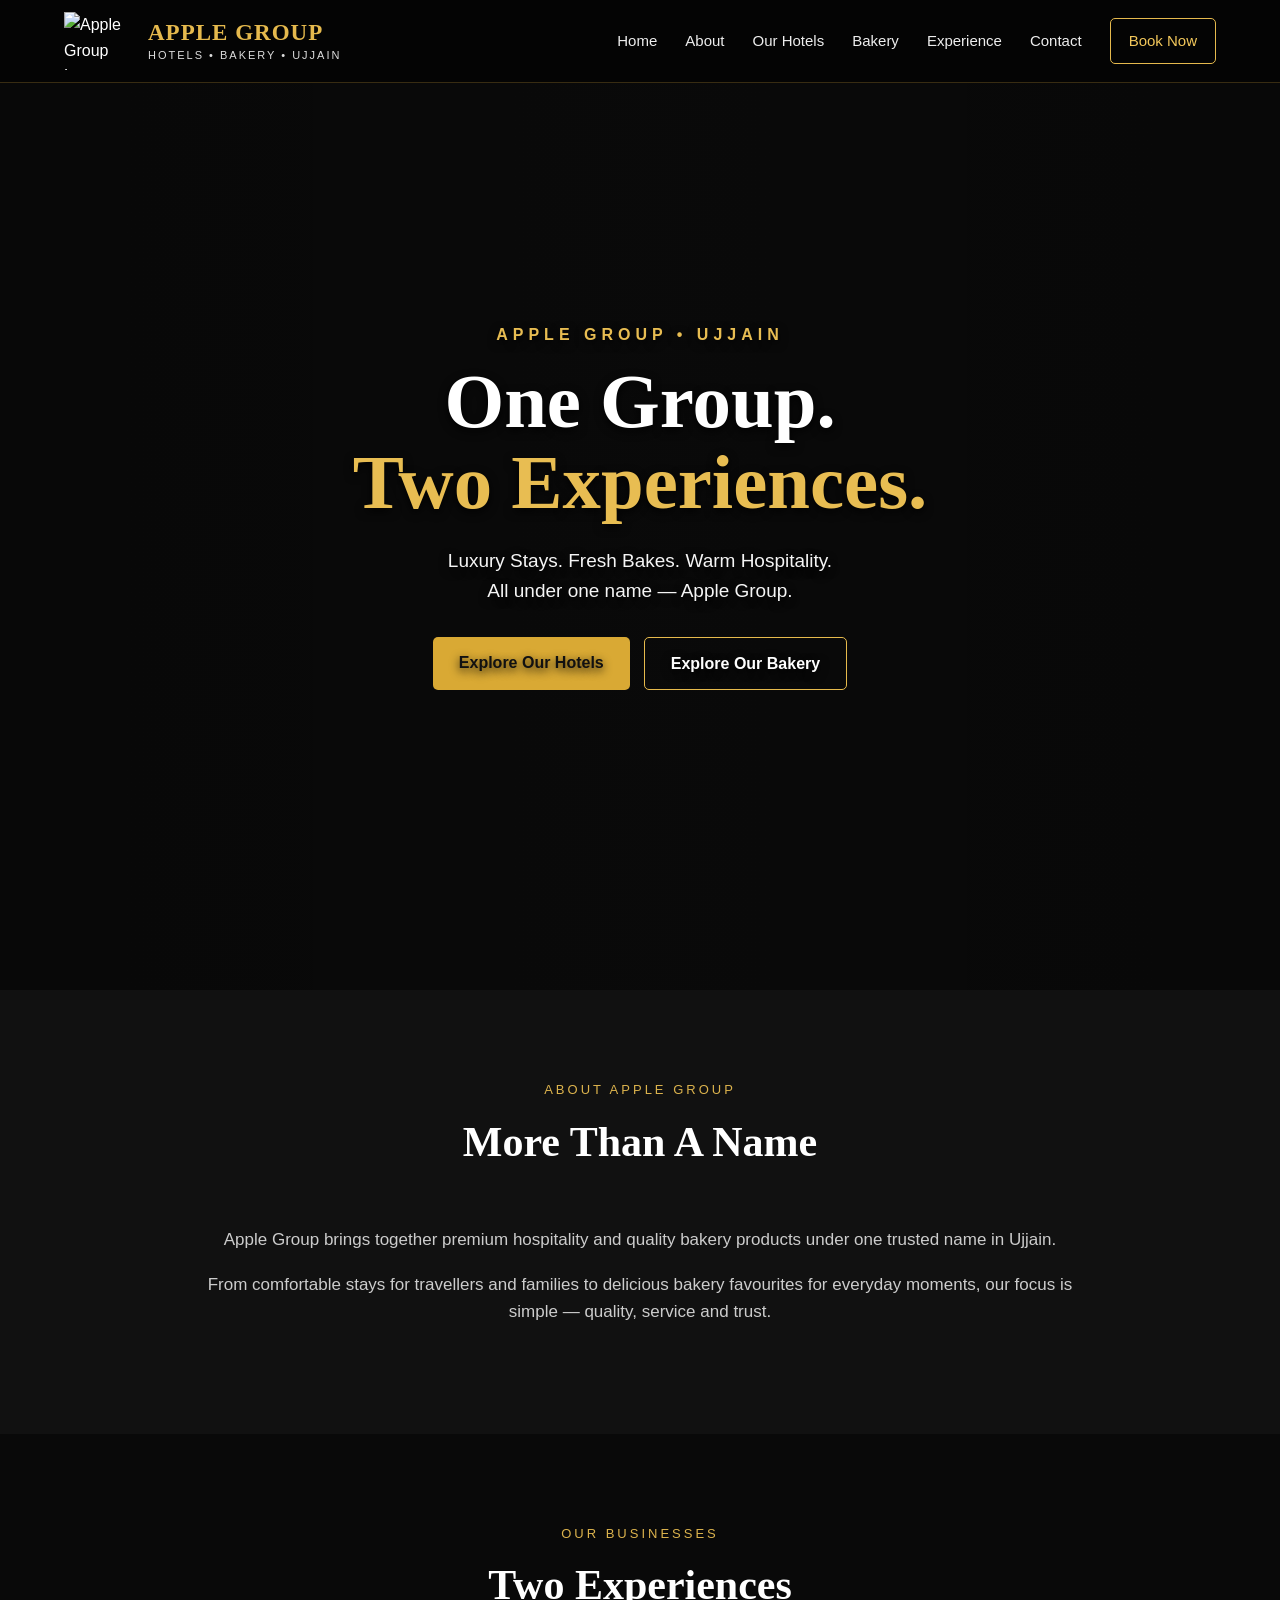
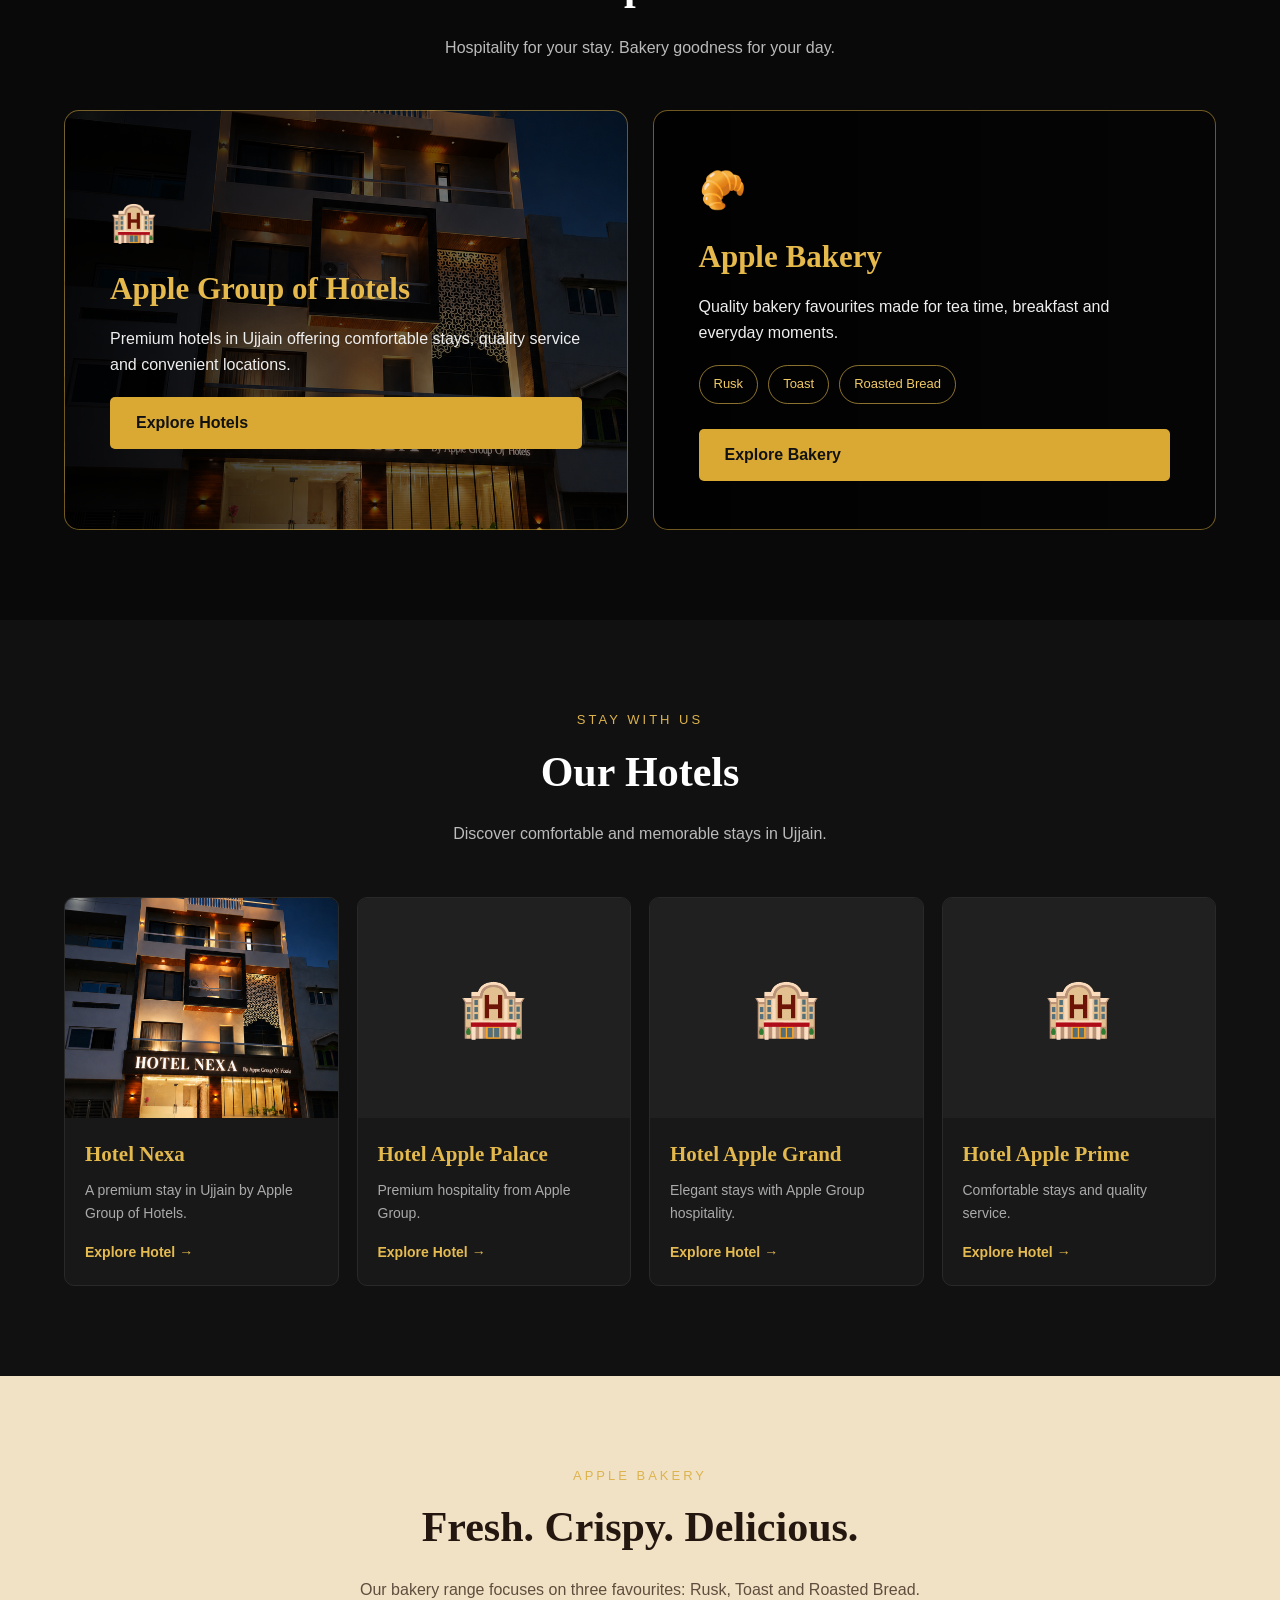
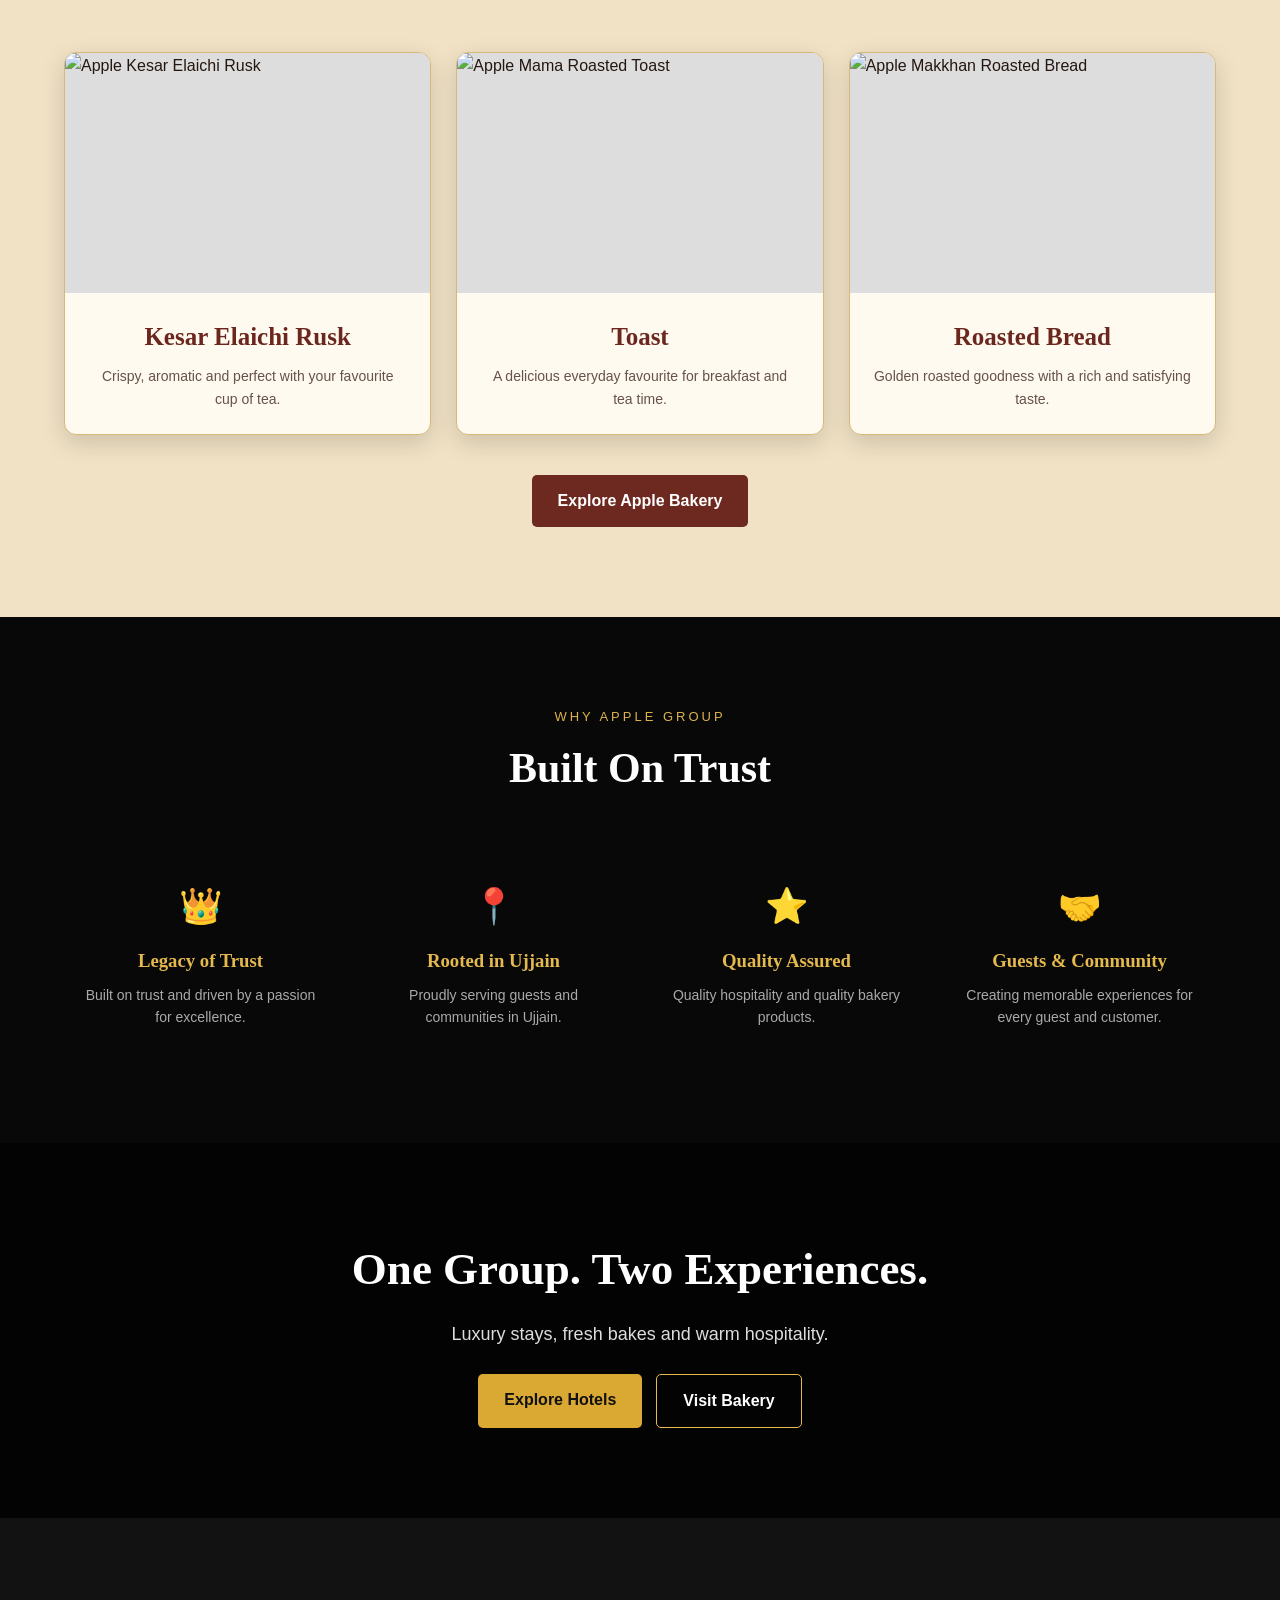
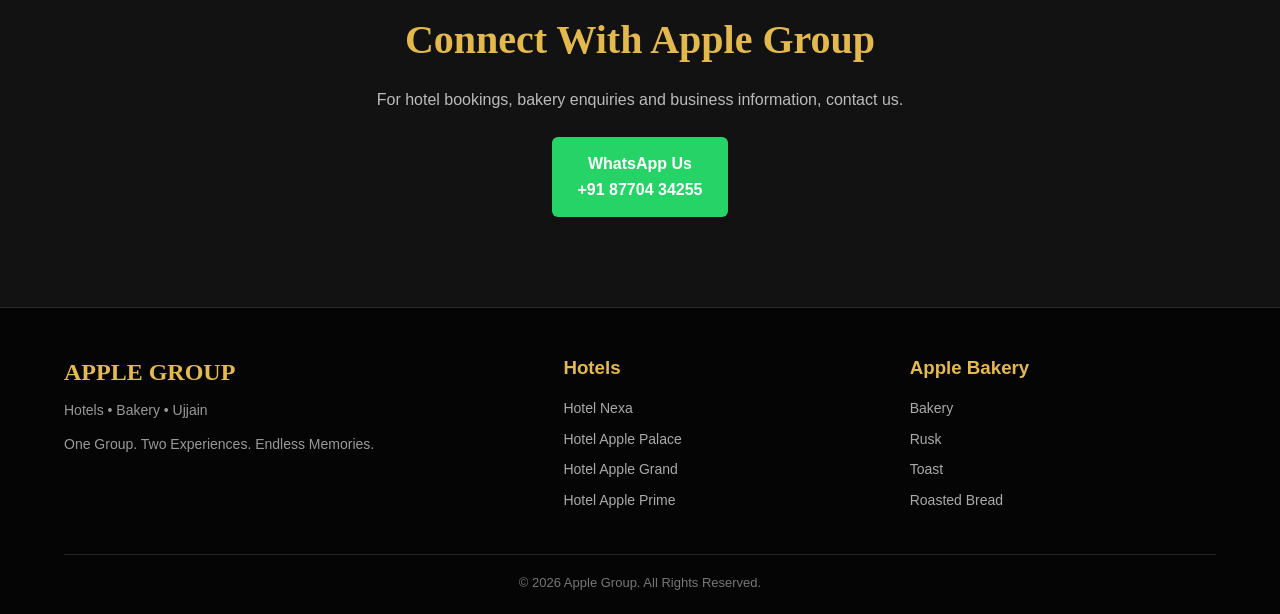
==== index.html @ af2c0d11 "Update index.html" ====
<!DOCTYPE html>
<html lang="en">
<head>
<meta charset="UTF-8">

<meta name="viewport"
      content="width=device-width, initial-scale=1.0">

<title>Apple Group | Hotels & Bakery in Ujjain</title>

<meta name="description"
      content="Apple Group of Hotels and Apple Bakery in Ujjain. Luxury stays, fresh rusk, toast and roasted bread under one trusted name.">

<meta name="keywords"
      content="Apple Group Ujjain, Apple Group Hotels, Hotel Nexa Ujjain, Apple Bakery Ujjain, Rusk, Toast, Roasted Bread">

<meta name="author"
      content="Apple Group">

<style>

/* =========================
   GLOBAL
========================= */

* {
    margin: 0;
    padding: 0;
    box-sizing: border-box;
}

html {
    scroll-behavior: smooth;
}

body {
    font-family: Arial, Helvetica, sans-serif;
    background: #0b0b0b;
    color: #ffffff;
    line-height: 1.6;
}

a {
    text-decoration: none;
    color: inherit;
}

img {
    max-width: 100%;
    display: block;
}

.container {
    width: 90%;
    max-width: 1250px;
    margin: auto;
}


/* =========================
   NAVBAR
========================= */

header {
    position: fixed;
    top: 0;
    left: 0;
    width: 100%;
    z-index: 999;
    background: rgba(5, 5, 5, 0.94);
    backdrop-filter: blur(10px);
    border-bottom: 1px solid rgba(212, 164, 61, 0.25);
}

.navbar {
    min-height: 82px;
    display: flex;
    align-items: center;
    justify-content: space-between;
    gap: 25px;
}

.logo-area {
    display: flex;
    align-items: center;
    gap: 12px;
}

.logo-area img {
    width: 72px;
    height: 58px;
    object-fit: contain;
}

.logo-text {
    line-height: 1.1;
}

.logo-text h2 {
    color: #e5b94d;
    font-family: Georgia, serif;
    font-size: 23px;
    letter-spacing: 1px;
}

.logo-text span {
    font-size: 11px;
    color: #ddd;
    letter-spacing: 2px;
}

.nav-links {
    display: flex;
    align-items: center;
    gap: 28px;
}

.nav-links a {
    color: #eee;
    font-size: 15px;
    transition: 0.3s;
}

.nav-links a:hover {
    color: #e5b94d;
}

.book-btn {
    border: 1px solid #e5b94d;
    padding: 10px 18px;
    border-radius: 5px;
    color: #f3c85b !important;
}

.book-btn:hover {
    background: #e5b94d;
    color: #111 !important;
}


/* =========================
   HERO
========================= */

.hero {
    min-height: 100vh;
    padding-top: 82px;

    background:
        linear-gradient(
            90deg,
            rgba(0,0,0,0.30),
            rgba(0,0,0,0.15),
            rgba(0,0,0,0.30)
        ),
        url("apple-group-hero.png");

    background-size: cover;
    background-position: center;
    background-repeat: no-repeat;

    display: flex;
    align-items: center;
    justify-content: center;
}

.hero-overlay {
    width: 100%;
    min-height: calc(100vh - 82px);

    display: flex;
    align-items: center;
    justify-content: center;

    text-align: center;
}

.hero-content {
    max-width: 760px;
    padding: 30px;
    margin-top: 30px;

    text-shadow:
        0 3px 10px rgba(0,0,0,0.9);
}

.hero-small {
    color: #e8bd52;
    font-size: 16px;
    letter-spacing: 5px;
    text-transform: uppercase;
    margin-bottom: 15px;
    font-weight: bold;
}

.hero h1 {
    font-family: Georgia, "Times New Roman", serif;
    font-size: clamp(42px, 6vw, 78px);
    line-height: 1.05;
    margin-bottom: 22px;
}

.hero h1 span {
    color: #e8bd52;
}

.hero p {
    font-size: 19px;
    color: #f5f5f5;
    margin-bottom: 30px;
}

.hero-buttons {
    display: flex;
    justify-content: center;
    flex-wrap: wrap;
    gap: 14px;
}

.btn {
    display: inline-block;
    padding: 13px 26px;
    border-radius: 5px;
    font-weight: bold;
    transition: 0.3s;
}

.btn-gold {
    background: #d9a934;
    color: #111;
}

.btn-gold:hover {
    background: #f0c75e;
    transform: translateY(-2px);
}

.btn-outline {
    border: 1px solid #e6ba4c;
    color: #fff;
}

.btn-outline:hover {
    background: #e6ba4c;
    color: #111;
}


/* =========================
   SECTION COMMON
========================= */

section {
    padding: 90px 0;
}

.section-title {
    text-align: center;
    margin-bottom: 50px;
}

.section-title .small {
    color: #dcb34d;
    text-transform: uppercase;
    letter-spacing: 3px;
    font-size: 13px;
}

.section-title h2 {
    font-family: Georgia, serif;
    font-size: 42px;
    margin-top: 8px;
}

.section-title p {
    max-width: 700px;
    margin: 15px auto 0;
    color: #bbb;
}


/* =========================
   ABOUT
========================= */

.about {
    background: #111;
}

.about-box {
    max-width: 900px;
    margin: auto;
    text-align: center;
}

.about-box p {
    color: #ccc;
    font-size: 17px;
    margin-bottom: 18px;
}


/* =========================
   TWO EXPERIENCES
========================= */

.business-section {
    background: #090909;
}

.business-grid {
    display: grid;
    grid-template-columns: 1fr 1fr;
    gap: 25px;
}

.business-card {
    min-height: 420px;
    border-radius: 15px;
    overflow: hidden;
    position: relative;
    border: 1px solid rgba(224,177,65,0.5);
    background: #151515;
}

.business-card.hotel {
    background:
        linear-gradient(
            90deg,
            rgba(0,0,0,0.88),
            rgba(0,0,0,0.40)
        ),
        url("Hotel_nexa.png") center/cover;
}

.business-card.bakery {
    background:
        linear-gradient(
            90deg,
            rgba(0,0,0,0.85),
            rgba(0,0,0,0.35)
        ),
        url("apple-group-hero.png") center/cover;
}

.business-content {
    padding: 45px;
    height: 100%;
    display: flex;
    flex-direction: column;
    justify-content: center;
    max-width: 600px;
}

.business-content .icon {
    font-size: 38px;
    margin-bottom: 12px;
}

.business-content h3 {
    color: #e6b94d;
    font-family: Georgia, serif;
    font-size: 31px;
    margin-bottom: 12px;
}

.business-content p {
    color: #eee;
    margin-bottom: 20px;
}

.product-list {
    display: flex;
    flex-wrap: wrap;
    gap: 10px;
    margin-bottom: 25px;
}

.product-list span {
    border: 1px solid rgba(231,188,75,0.6);
    padding: 8px 14px;
    border-radius: 30px;
    font-size: 13px;
    color: #f1ca66;
}


/* =========================
   HOTELS
========================= */

.hotels {
    background: #111;
}

.hotel-grid {
    display: grid;
    grid-template-columns: repeat(4, 1fr);
    gap: 18px;
}

.hotel-item {
    background: #181818;
    border-radius: 10px;
    overflow: hidden;
    border: 1px solid #292929;
    transition: 0.3s;
}

.hotel-item:hover {
    transform: translateY(-6px);
    border-color: #d8ae42;
}

.hotel-item img {
    width: 100%;
    height: 220px;
    object-fit: cover;
}

.hotel-info {
    padding: 20px;
}

.hotel-info h3 {
    color: #e3b84d;
    font-family: Georgia, serif;
    font-size: 21px;
    margin-bottom: 8px;
}

.hotel-info p {
    color: #aaa;
    font-size: 14px;
    margin-bottom: 15px;
}

.hotel-link {
    color: #e5bb51;
    font-weight: bold;
    font-size: 14px;
}


/* =========================
   BAKERY
========================= */

.bakery-section {
    background: #f1e2c5;
    color: #241710;
}

.bakery-section .section-title p {
    color: #604d3e;
}

.bakery-grid {
    display: grid;
    grid-template-columns: repeat(3, 1fr);
    gap: 25px;
}

.bakery-card {
    background: #fffaf0;
    border-radius: 12px;
    overflow: hidden;
    box-shadow: 0 8px 25px rgba(0,0,0,0.15);
    border: 1px solid #d7b878;
}

.bakery-image {
    height: 240px;
    background: #ddd;
    display: flex;
    align-items: center;
    justify-content: center;
    overflow: hidden;
}

.bakery-image img {
    width: 100%;
    height: 100%;
    object-fit: cover;
}

.bakery-info {
    padding: 24px;
    text-align: center;
}

.bakery-info h3 {
    font-family: Georgia, serif;
    font-size: 25px;
    color: #6b271e;
    margin-bottom: 8px;
}

.bakery-info p {
    color: #665248;
    font-size: 14px;
}


/* =========================
   EXPERIENCE / VALUES
========================= */

.experience {
    background: #080808;
}

.values-grid {
    display: grid;
    grid-template-columns: repeat(4, 1fr);
    gap: 20px;
}

.value {
    text-align: center;
    padding: 25px 15px;
}

.value-icon {
    font-size: 35px;
    margin-bottom: 12px;
}

.value h3 {
    color: #e5b94d;
    font-family: Georgia, serif;
    margin-bottom: 8px;
}

.value p {
    color: #aaa;
    font-size: 14px;
}


/* =========================
   CTA
========================= */

.cta {
    background:
        linear-gradient(
            rgba(0,0,0,0.72),
            rgba(0,0,0,0.72)
        ),
        url("apple-group-hero.png") center/cover;
    text-align: center;
}

.cta h2 {
    font-family: Georgia, serif;
    font-size: 45px;
    margin-bottom: 15px;
}

.cta p {
    color: #ddd;
    margin-bottom: 25px;
    font-size: 18px;
}


/* =========================
   CONTACT
========================= */

.contact {
    background: #121212;
}

.contact-box {
    max-width: 800px;
    margin: auto;
    text-align: center;
}

.contact-box h2 {
    font-family: Georgia, serif;
    font-size: 40px;
    color: #e3b84c;
    margin-bottom: 15px;
}

.contact-box p {
    color: #bbb;
    margin-bottom: 25px;
}

.whatsapp {
    display: inline-block;
    background: #25D366;
    color: #fff;
    padding: 14px 25px;
    border-radius: 6px;
    font-weight: bold;
}


/* =========================
   FOOTER
========================= */

footer {
    background: #050505;
    border-top: 1px solid #292929;
    padding: 45px 0 20px;
}

.footer-main {
    display: grid;
    grid-template-columns: 1.5fr 1fr 1fr;
    gap: 40px;
    margin-bottom: 35px;
}

.footer-brand h2 {
    color: #e4b94e;
    font-family: Georgia, serif;
    margin-bottom: 8px;
}

.footer-brand p {
    color: #999;
    font-size: 14px;
}

.footer-column h3 {
    color: #e4b94e;
    margin-bottom: 15px;
}

.footer-column a {
    display: block;
    color: #aaa;
    margin-bottom: 8px;
    font-size: 14px;
}

.footer-column a:hover {
    color: #e4b94e;
}

.copyright {
    border-top: 1px solid #222;
    padding-top: 18px;
    text-align: center;
    color: #777;
    font-size: 13px;
}


/* =========================
   MOBILE
========================= */

@media (max-width: 1000px) {

    .nav-links {
        gap: 15px;
    }

    .hotel-grid {
        grid-template-columns: repeat(2, 1fr);
    }

    .values-grid {
        grid-template-columns: repeat(2, 1fr);
    }
}


@media (max-width: 750px) {

    .navbar {
        min-height: 72px;
    }

    .logo-area img {
        width: 55px;
        height: 48px;
    }

    .logo-text h2 {
        font-size: 17px;
    }

    .logo-text span {
        font-size: 8px;
    }

    .nav-links {
        display: none;
    }

    .hero {
        min-height: 90vh;
        background-position: center;
    }

    .hero-overlay {
        min-height: calc(90vh - 72px);
    }

    .hero-content {
        padding: 20px;
    }

    .hero h1 {
        font-size: 43px;
    }

    .hero p {
        font-size: 16px;
    }

    .business-grid,
    .bakery-grid,
    .footer-main {
        grid-template-columns: 1fr;
    }

    .hotel-grid {
        grid-template-columns: 1fr;
    }

    .values-grid {
        grid-template-columns: 1fr 1fr;
    }

    .business-content {
        padding: 30px;
    }

    .business-content h3 {
        font-size: 27px;
    }

    .section-title h2 {
        font-size: 34px;
    }

    .cta h2 {
        font-size: 34px;
    }
}

</style>
</head>


<body>


<!-- =========================
     NAVIGATION
========================= -->

<header>

<div class="container navbar">

    <a href="index.html" class="logo-area">

        <img src="apple-logo.png"
             alt="Apple Group Logo">

        <div class="logo-text">

            <h2>APPLE GROUP</h2>

            <span>
                HOTELS • BAKERY • UJJAIN
            </span>

        </div>

    </a>


    <nav class="nav-links">

        <a href="index.html">Home</a>

        <a href="#about">About</a>

        <a href="#hotels">Our Hotels</a>

        <a href="#bakery">Bakery</a>

        <a href="#experience">Experience</a>

        <a href="#contact">Contact</a>

        <a
          href="https://wa.me/918770434255"
          class="book-btn"
          target="_blank">
          Book Now
        </a>

    </nav>

</div>

</header>



<!-- =========================
     HERO
========================= -->

<section class="hero">

<div class="hero-overlay">

    <div class="hero-content">

        <div class="hero-small">
            Apple Group • Ujjain
        </div>

        <h1>
            One Group.
            <br>
            <span>Two Experiences.</span>
        </h1>

        <p>
            Luxury Stays. Fresh Bakes. Warm Hospitality.
            <br>
            All under one name — Apple Group.
        </p>

        <div class="hero-buttons">

            <a href="#hotels"
               class="btn btn-gold">
                Explore Our Hotels
            </a>

            <a href="#bakery"
               class="btn btn-outline">
                Explore Our Bakery
            </a>

        </div>

    </div>

</div>

</section>



<!-- =========================
     ABOUT
========================= -->

<section id="about" class="about">

<div class="container">

    <div class="section-title">

        <div class="small">
            About Apple Group
        </div>

        <h2>
            More Than A Name
        </h2>

    </div>


    <div class="about-box">

        <p>
            Apple Group brings together premium hospitality
            and quality bakery products under one trusted name
            in Ujjain.
        </p>

        <p>
            From comfortable stays for travellers and families
            to delicious bakery favourites for everyday moments,
            our focus is simple — quality, service and trust.
        </p>

    </div>

</div>

</section>



<!-- =========================
     TWO BUSINESSES
========================= -->

<section class="business-section">

<div class="container">

    <div class="section-title">

        <div class="small">
            Our Businesses
        </div>

        <h2>
            Two Experiences
        </h2>

        <p>
            Hospitality for your stay. Bakery goodness for your day.
        </p>

    </div>


    <div class="business-grid">


        <!-- HOTEL -->

        <div class="business-card hotel">

            <div class="business-content">

                <div class="icon">
                    🏨
                </div>

                <h3>
                    Apple Group of Hotels
                </h3>

                <p>
                    Premium hotels in Ujjain offering
                    comfortable stays, quality service
                    and convenient locations.
                </p>

                <a href="#hotels"
                   class="btn btn-gold">
                    Explore Hotels
                </a>

            </div>

        </div>



        <!-- BAKERY -->

        <div class="business-card bakery">

            <div class="business-content">

                <div class="icon">
                    🥐
                </div>

                <h3>
                    Apple Bakery
                </h3>

                <p>
                    Quality bakery favourites made for
                    tea time, breakfast and everyday
                    moments.
                </p>


                <div class="product-list">

                    <span>Rusk</span>

                    <span>Toast</span>

                    <span>Roasted Bread</span>

                </div>


                <a href="apple-bakery.html"
                   class="btn btn-gold">
                    Explore Bakery
                </a>

            </div>

        </div>

    </div>

</div>

</section>



<!-- =========================
     HOTELS
========================= -->

<section id="hotels" class="hotels">

<div class="container">

    <div class="section-title">

        <div class="small">
            Stay With Us
        </div>

        <h2>
            Our Hotels
        </h2>

        <p>
            Discover comfortable and memorable stays
            in Ujjain.
        </p>

    </div>


    <div class="hotel-grid">


        <!-- HOTEL NEXA -->

        <div class="hotel-item">

            <img
              src="Hotel_nexa.png"
              alt="Hotel Nexa Ujjain">

            <div class="hotel-info">

                <h3>
                    Hotel Nexa
                </h3>

                <p>
                    A premium stay in Ujjain
                    by Apple Group of Hotels.
                </p>

                <a
                  href="hotel-nexa.html"
                  class="hotel-link">
                  Explore Hotel →
                </a>

            </div>

        </div>



        <!-- APPLE PALACE -->

        <div class="hotel-item">

            <div
              style="
              height:220px;
              display:flex;
              align-items:center;
              justify-content:center;
              background:#202020;
              font-size:55px;">
              🏨
            </div>

            <div class="hotel-info">

                <h3>
                    Hotel Apple Palace
                </h3>

                <p>
                    Premium hospitality from
                    Apple Group.
                </p>

                <a
                  href="hotel-apple-palace.html"
                  class="hotel-link">
                  Explore Hotel →
                </a>

            </div>

        </div>



        <!-- APPLE GRAND -->

        <div class="hotel-item">

            <div
              style="
              height:220px;
              display:flex;
              align-items:center;
              justify-content:center;
              background:#202020;
              font-size:55px;">
              🏨
            </div>

            <div class="hotel-info">

                <h3>
                    Hotel Apple Grand
                </h3>

                <p>
                    Elegant stays with
                    Apple Group hospitality.
                </p>

                <a
                  href="hotel-apple-grand.html"
                  class="hotel-link">
                  Explore Hotel →
                </a>

            </div>

        </div>



        <!-- APPLE PRIME -->

        <div class="hotel-item">

            <div
              style="
              height:220px;
              display:flex;
              align-items:center;
              justify-content:center;
              background:#202020;
              font-size:55px;">
              🏨
            </div>

            <div class="hotel-info">

                <h3>
                    Hotel Apple Prime
                </h3>

                <p>
                    Comfortable stays and
                    quality service.
                </p>

                <a
                  href="hotel-apple-prime.html"
                  class="hotel-link">
                  Explore Hotel →
                </a>

            </div>

        </div>


    </div>

</div>

</section>



<!-- =========================
     BAKERY
========================= -->

<section id="bakery" class="bakery-section">

<div class="container">

    <div class="section-title">

        <div class="small">
            Apple Bakery
        </div>

        <h2>
            Fresh. Crispy. Delicious.
        </h2>

        <p>
            Our bakery range focuses on three favourites:
            Rusk, Toast and Roasted Bread.
        </p>

    </div>


    <div class="bakery-grid">


        <!-- RUSK -->

        <div class="bakery-card">

            <div class="bakery-image">

                <img
                  src="36354.jpg"
                  alt="Apple Kesar Elaichi Rusk">

            </div>

            <div class="bakery-info">

                <h3>
                    Kesar Elaichi Rusk
                </h3>

                <p>
                    Crispy, aromatic and perfect
                    with your favourite cup of tea.
                </p>

            </div>

        </div>



        <!-- TOAST -->

        <div class="bakery-card">

            <div class="bakery-image">

                <img
                  src="26315.png"
                  alt="Apple Mama Roasted Toast">

            </div>

            <div class="bakery-info">

                <h3>
                    Toast
                </h3>

                <p>
                    A delicious everyday favourite
                    for breakfast and tea time.
                </p>

            </div>

        </div>



        <!-- ROASTED BREAD -->

        <div class="bakery-card">

            <div class="bakery-image">

                <img
                  src="26171.jpg"
                  alt="Apple Makkhan Roasted Bread">

            </div>

            <div class="bakery-info">

                <h3>
                    Roasted Bread
                </h3>

                <p>
                    Golden roasted goodness with
                    a rich and satisfying taste.
                </p>

            </div>

        </div>


    </div>


    <div style="text-align:center; margin-top:40px;">

        <a
          href="apple-bakery.html"
          class="btn"
          style="
          background:#6d281f;
          color:#fff;">
          Explore Apple Bakery
        </a>

    </div>

</div>

</section>



<!-- =========================
     EXPERIENCE
========================= -->

<section id="experience" class="experience">

<div class="container">

    <div class="section-title">

        <div class="small">
            Why Apple Group
        </div>

        <h2>
            Built On Trust
        </h2>

    </div>


    <div class="values-grid">


        <div class="value">

            <div class="value-icon">
                👑
            </div>

            <h3>
                Legacy of Trust
            </h3>

            <p>
                Built on trust and driven
                by a passion for excellence.
            </p>

        </div>



        <div class="value">

            <div class="value-icon">
                📍
            </div>

            <h3>
                Rooted in Ujjain
            </h3>

            <p>
                Proudly serving guests and
                communities in Ujjain.
            </p>

        </div>



        <div class="value">

            <div class="value-icon">
                ⭐
            </div>

            <h3>
                Quality Assured
            </h3>

            <p>
                Quality hospitality and
                quality bakery products.
            </p>

        </div>



        <div class="value">

            <div class="value-icon">
                🤝
            </div>

            <h3>
                Guests & Community
            </h3>

            <p>
                Creating memorable experiences
                for every guest and customer.
            </p>

        </div>


    </div>

</div>

</section>



<!-- =========================
     CTA
========================= -->

<section class="cta">

<div class="container">

    <h2>
        One Group. Two Experiences.
    </h2>

    <p>
        Luxury stays, fresh bakes and warm hospitality.
    </p>

    <div class="hero-buttons">

        <a
          href="#hotels"
          class="btn btn-gold">
          Explore Hotels
        </a>

        <a
          href="apple-bakery.html"
          class="btn btn-outline">
          Visit Bakery
        </a>

    </div>

</div>

</section>



<!-- =========================
     CONTACT
========================= -->

<section id="contact" class="contact">

<div class="container">

    <div class="contact-box">

        <h2>
            Connect With Apple Group
        </h2>

        <p>
            For hotel bookings, bakery enquiries
            and business information, contact us.
        </p>

        <a
          href="https://wa.me/918770434255"
          target="_blank"
          class="whatsapp">

          WhatsApp Us
          <br>
          +91 87704 34255

        </a>

    </div>

</div>

</section>



<!-- =========================
     FOOTER
========================= -->

<footer>

<div class="container">

    <div class="footer-main">


        <div class="footer-brand">

            <h2>
                APPLE GROUP
            </h2>

            <p>
                Hotels • Bakery • Ujjain
            </p>

            <p style="margin-top:12px;">
                One Group. Two Experiences.
                Endless Memories.
            </p>

        </div>



        <div class="footer-column">

            <h3>
                Hotels
            </h3>

            <a href="hotel-nexa.html">
                Hotel Nexa
            </a>

            <a href="hotel-apple-palace.html">
                Hotel Apple Palace
            </a>

            <a href="hotel-apple-grand.html">
                Hotel Apple Grand
            </a>

            <a href="hotel-apple-prime.html">
                Hotel Apple Prime
            </a>

        </div>



        <div class="footer-column">

            <h3>
                Apple Bakery
            </h3>

            <a href="apple-bakery.html">
                Bakery
            </a>

            <a href="#bakery">
                Rusk
            </a>

            <a href="#bakery">
                Toast
            </a>

            <a href="#bakery">
                Roasted Bread
            </a>

        </div>


    </div>


    <div class="copyright">

        © 2026 Apple Group. All Rights Reserved.

    </div>

</div>

</footer>


</body>
</html>
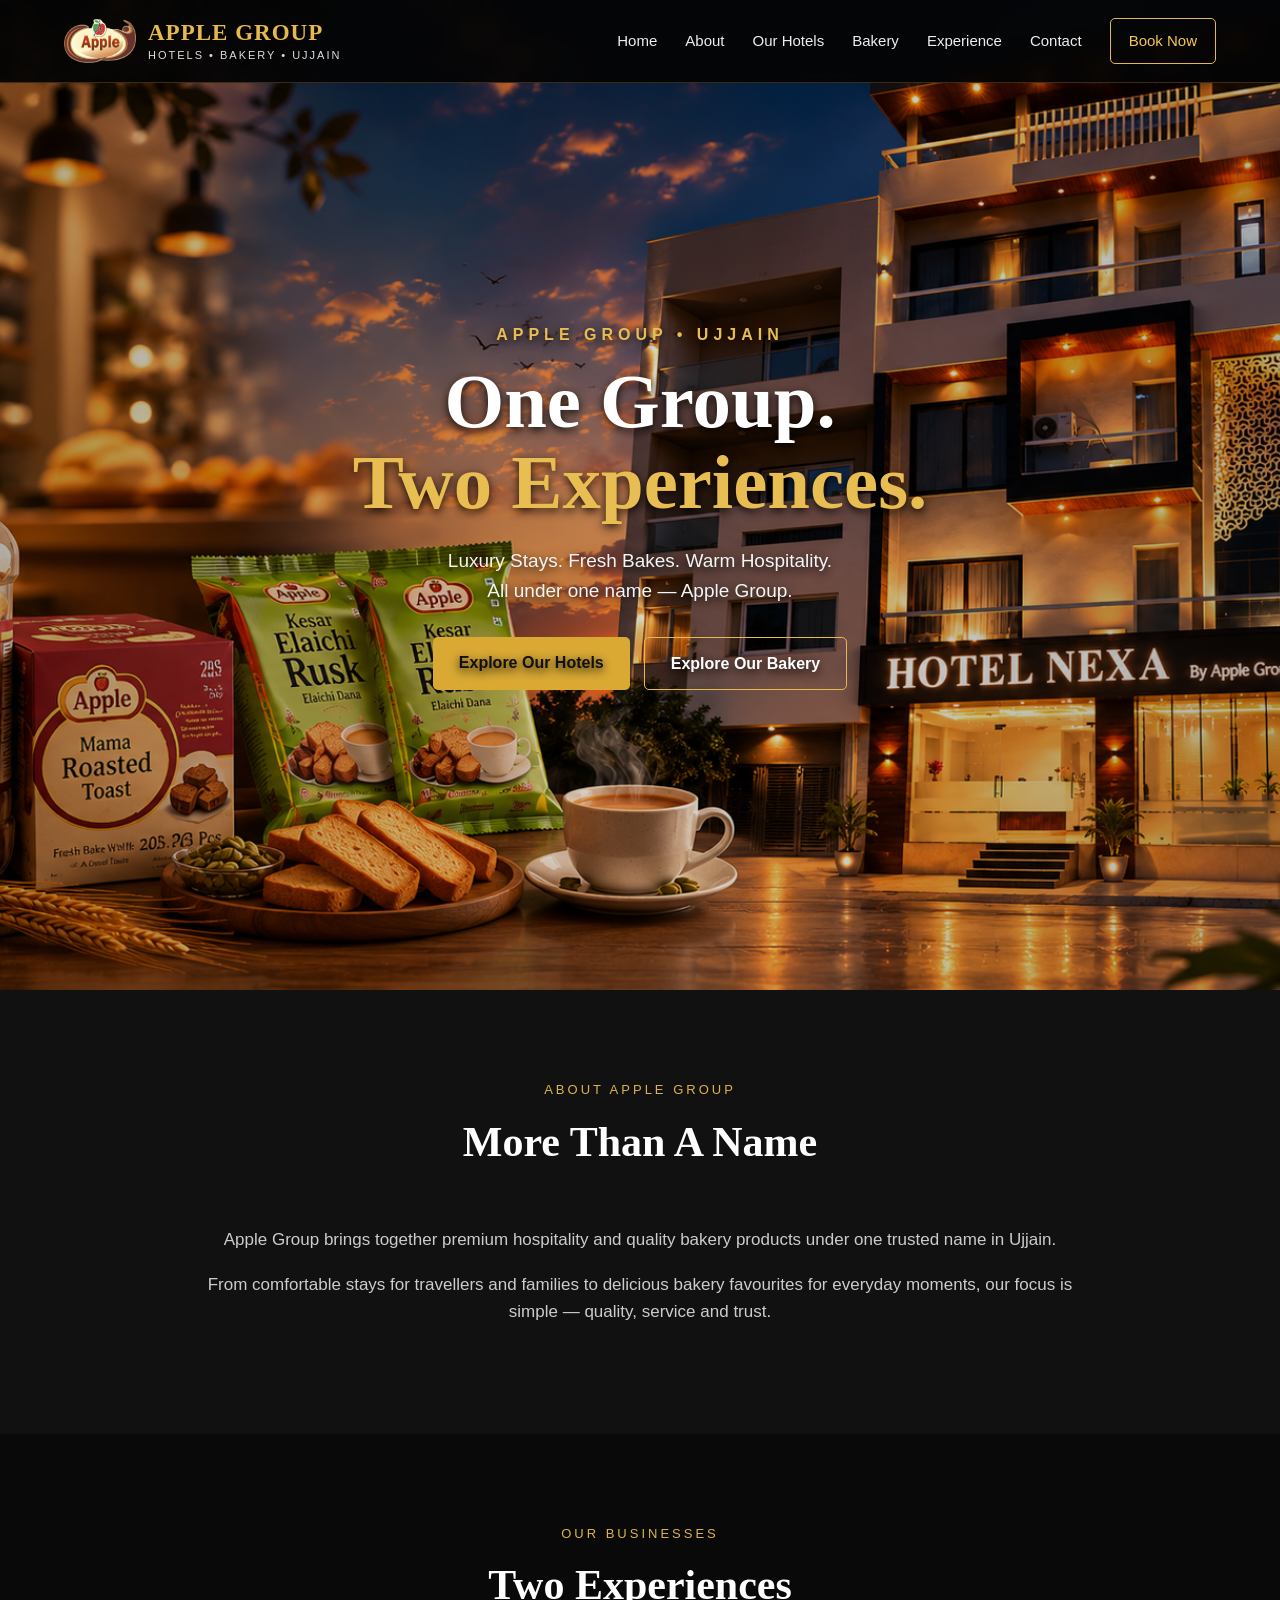
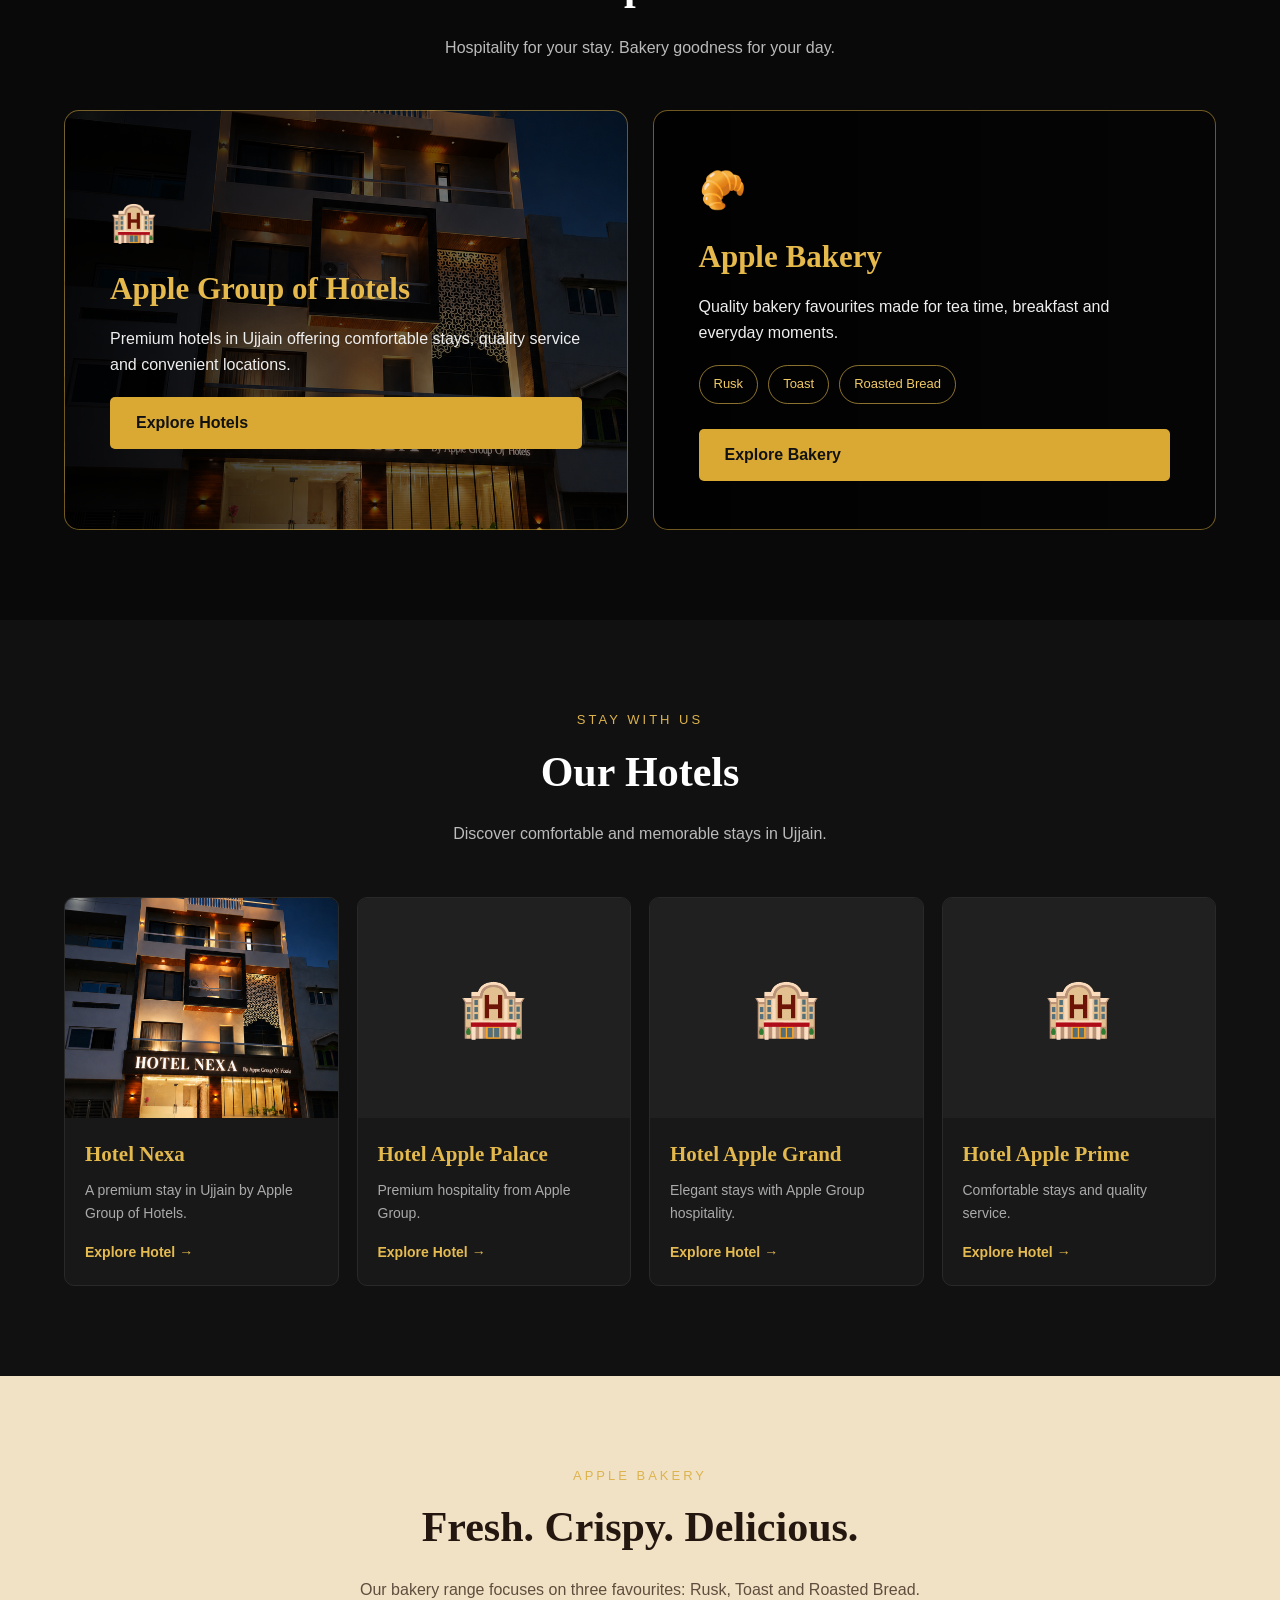
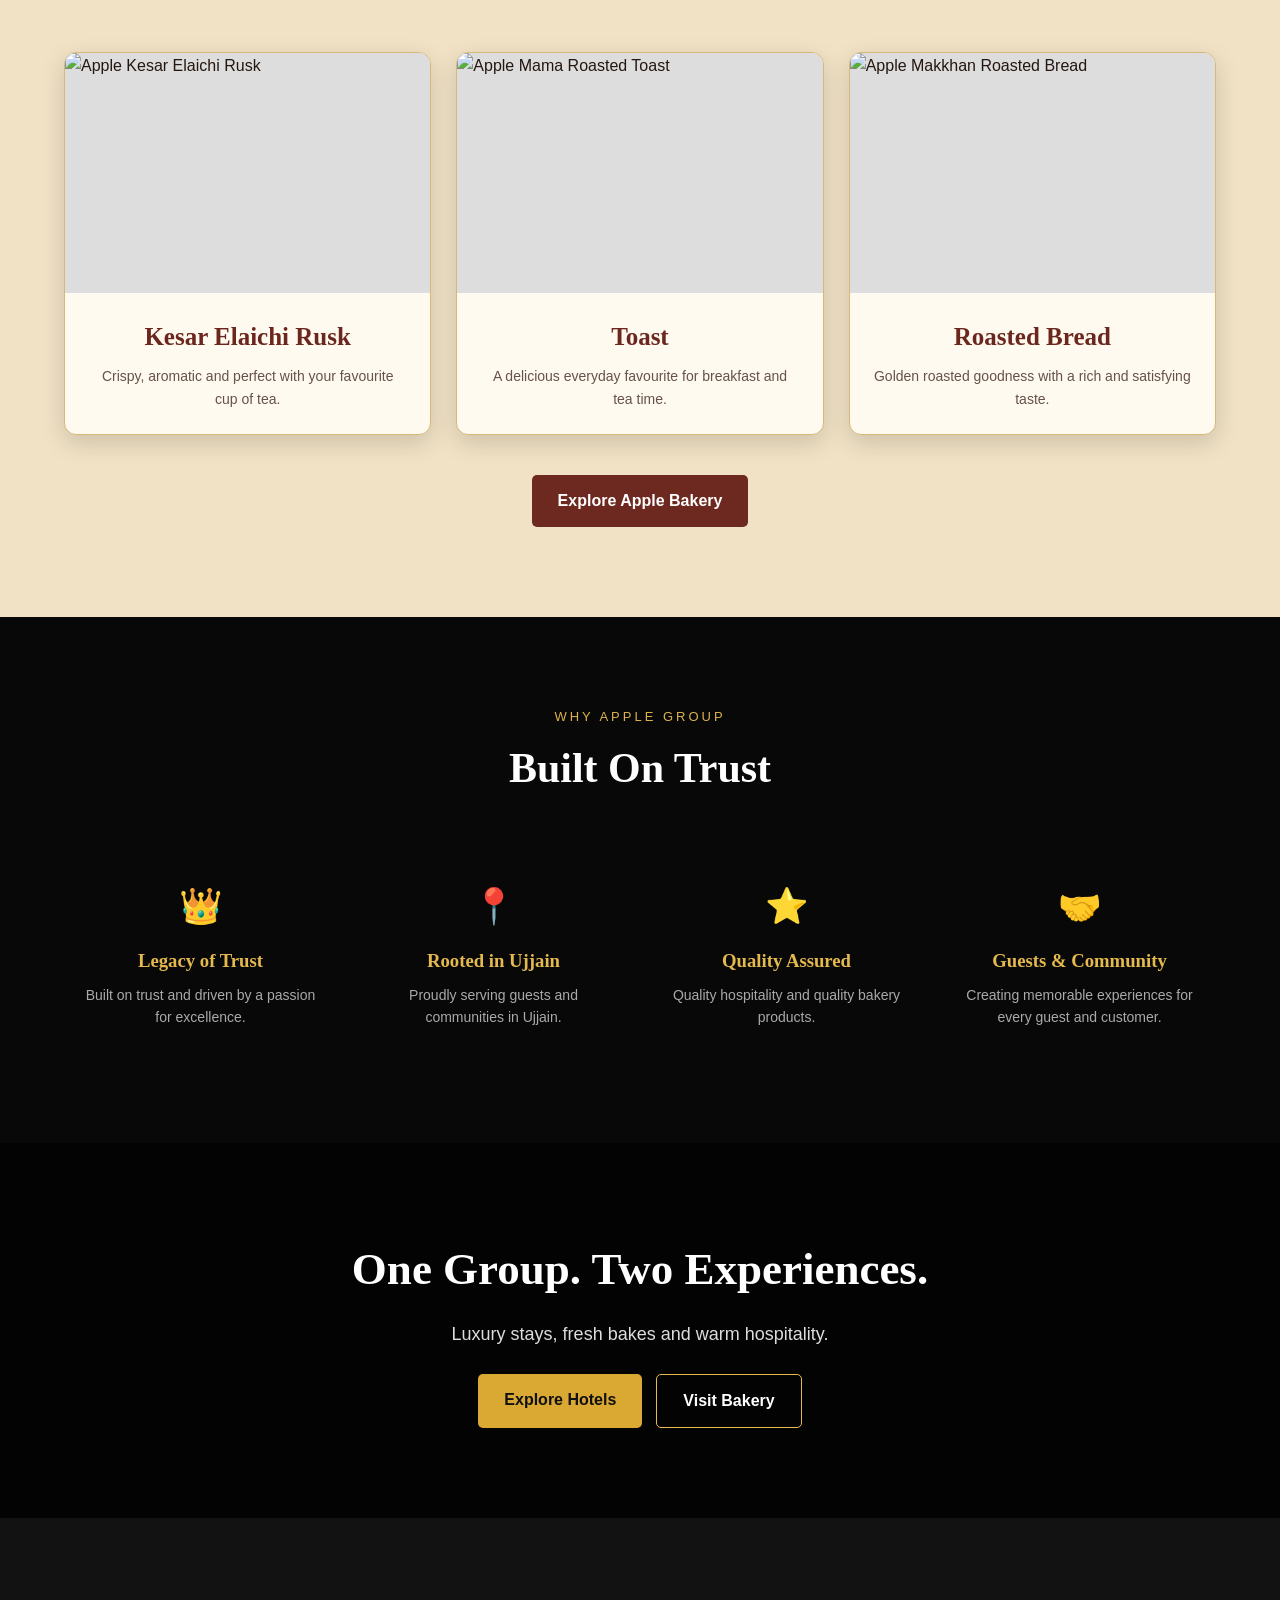
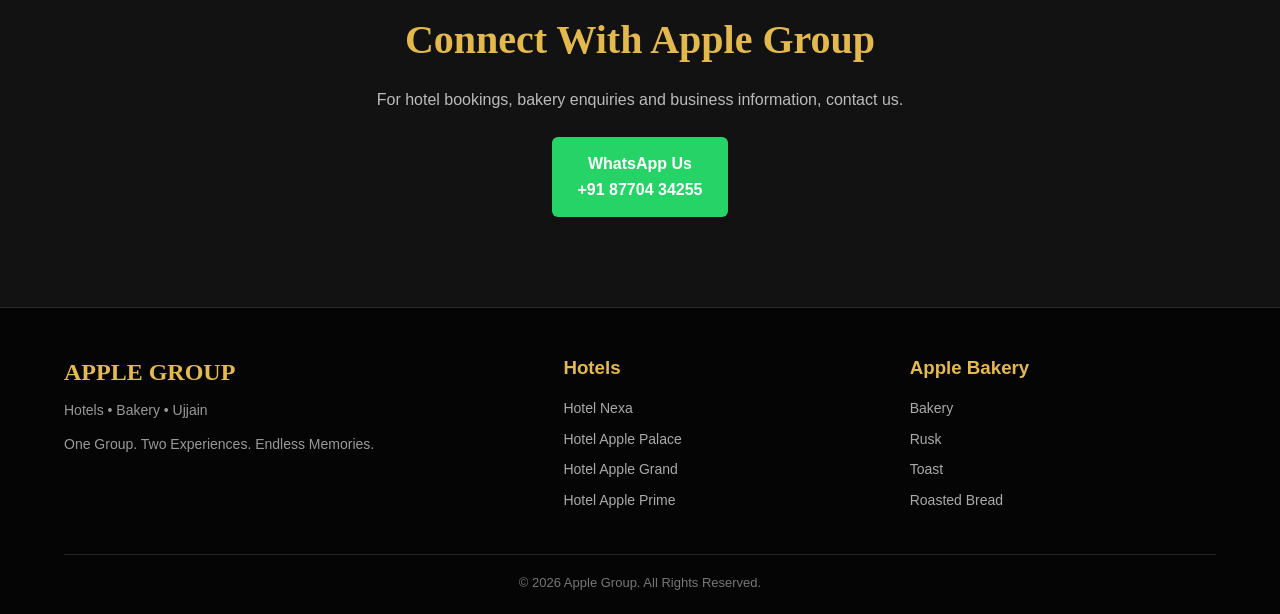
==== commit 7a484afc: "Update index.html" ====
--- a/index.html
+++ b/index.html
@@ -153,7 +153,7 @@
             rgba(0,0,0,0.15),
             rgba(0,0,0,0.30)
         ),
-        url("apple-group-hero.png");
+        url("apple-group-hero.png.png");
 
     background-size: cover;
     background-position: center;
@@ -766,7 +766,7 @@
 
     <a href="index.html" class="logo-area">
 
-        <img src="apple-logo.png"
+        <img src="Apple-logo.png"
              alt="Apple Group Logo">
 
         <div class="logo-text">
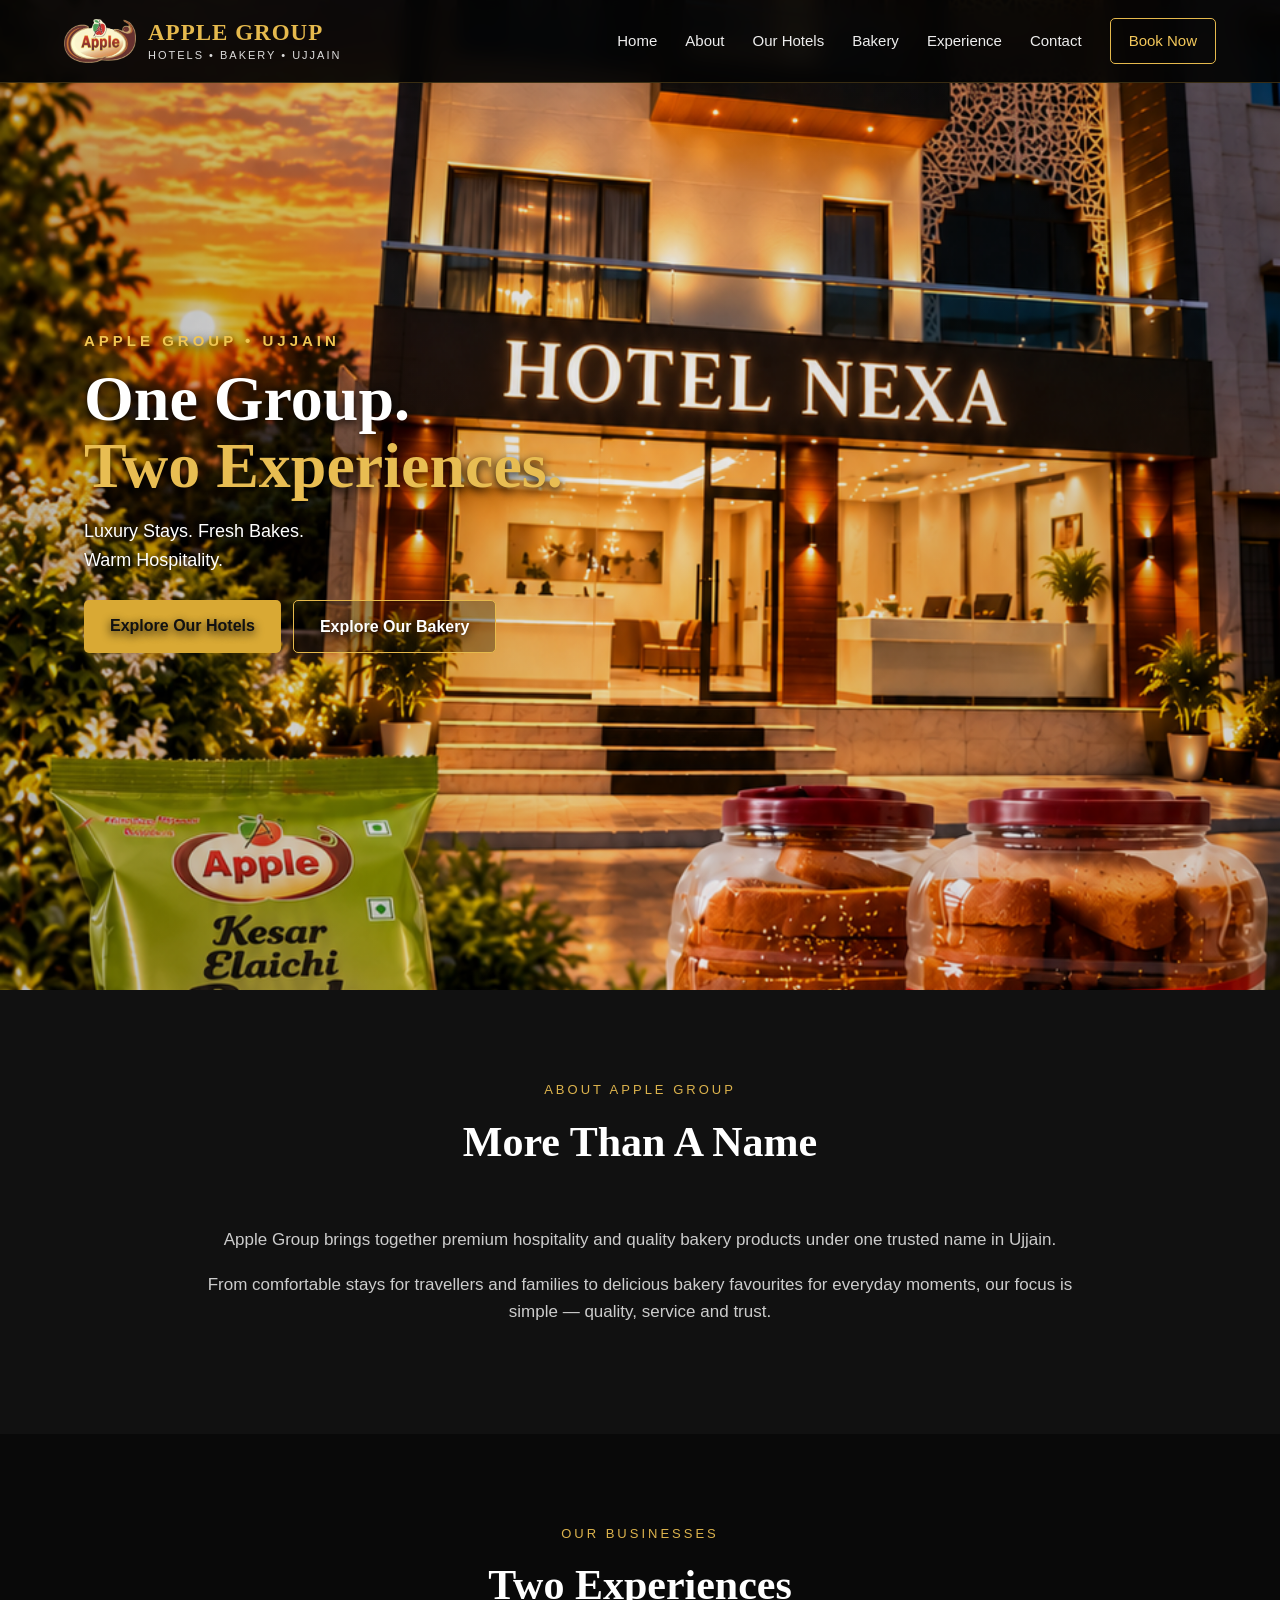
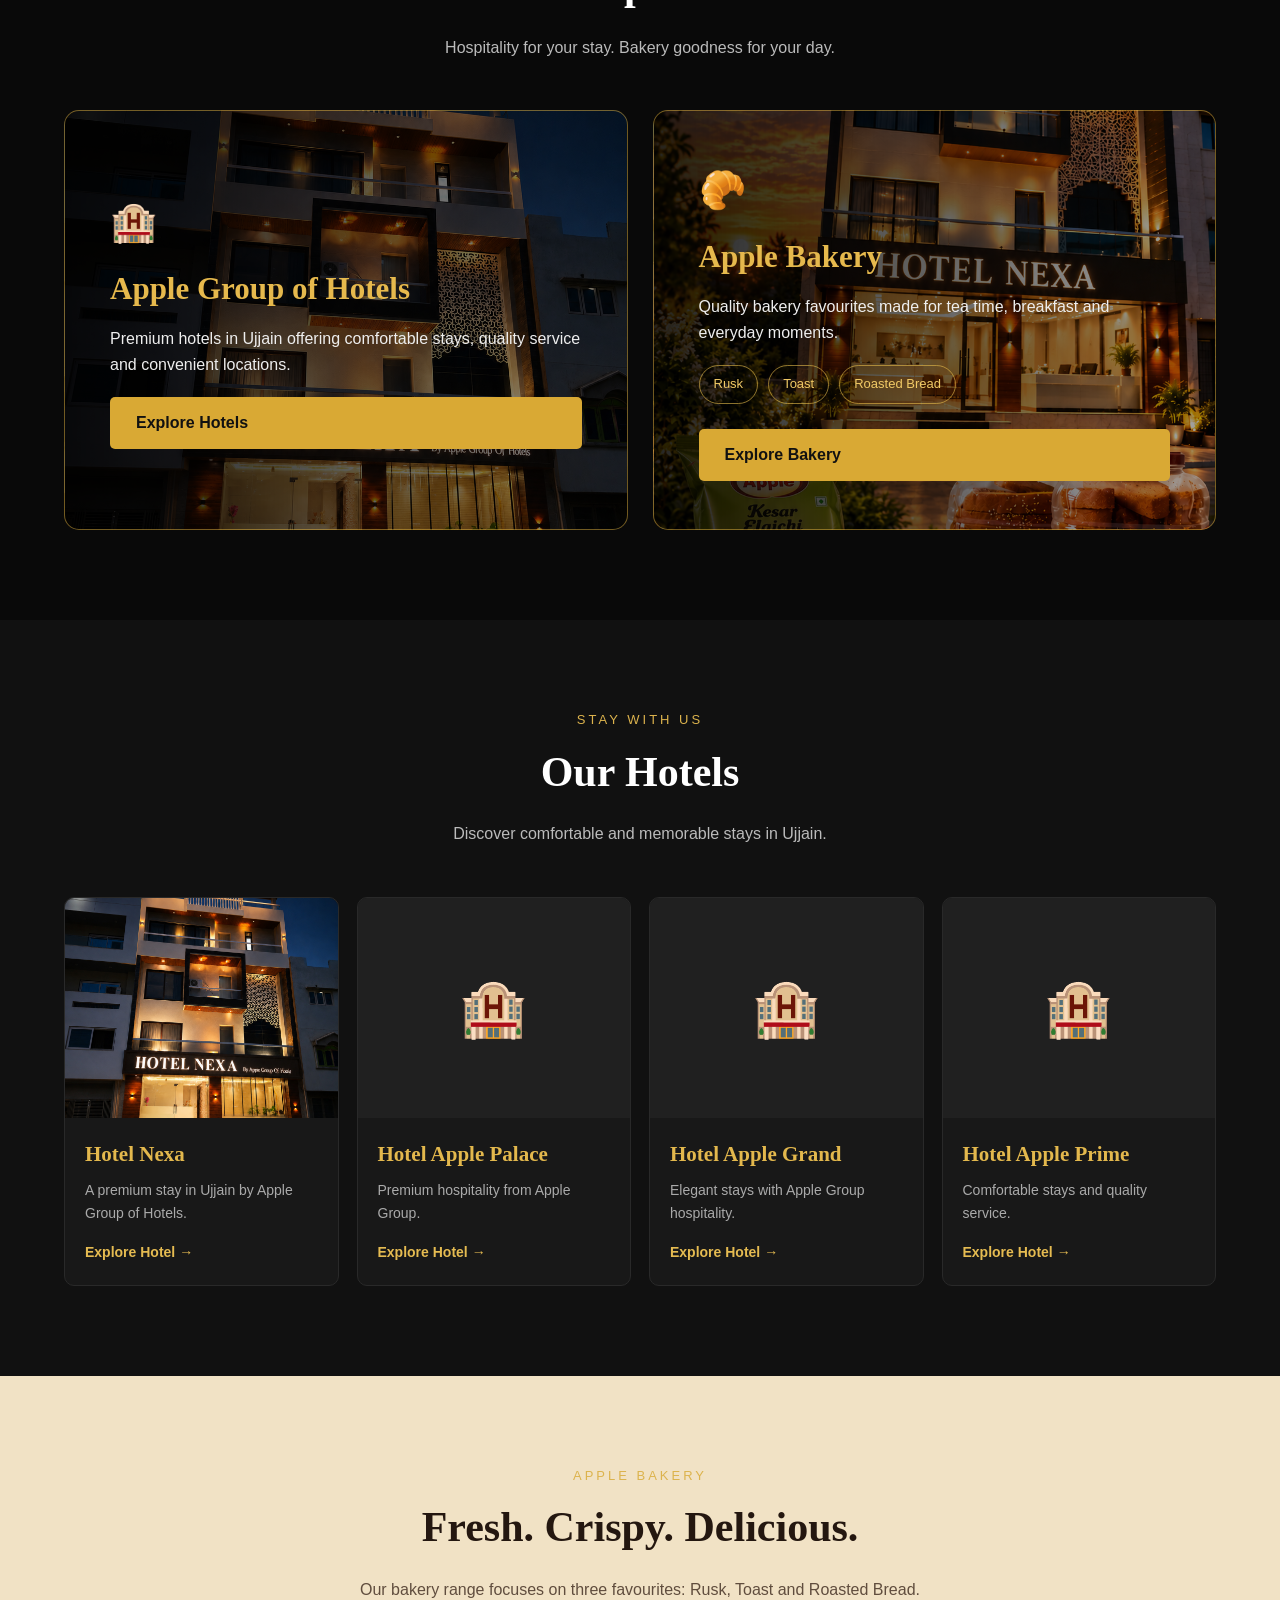
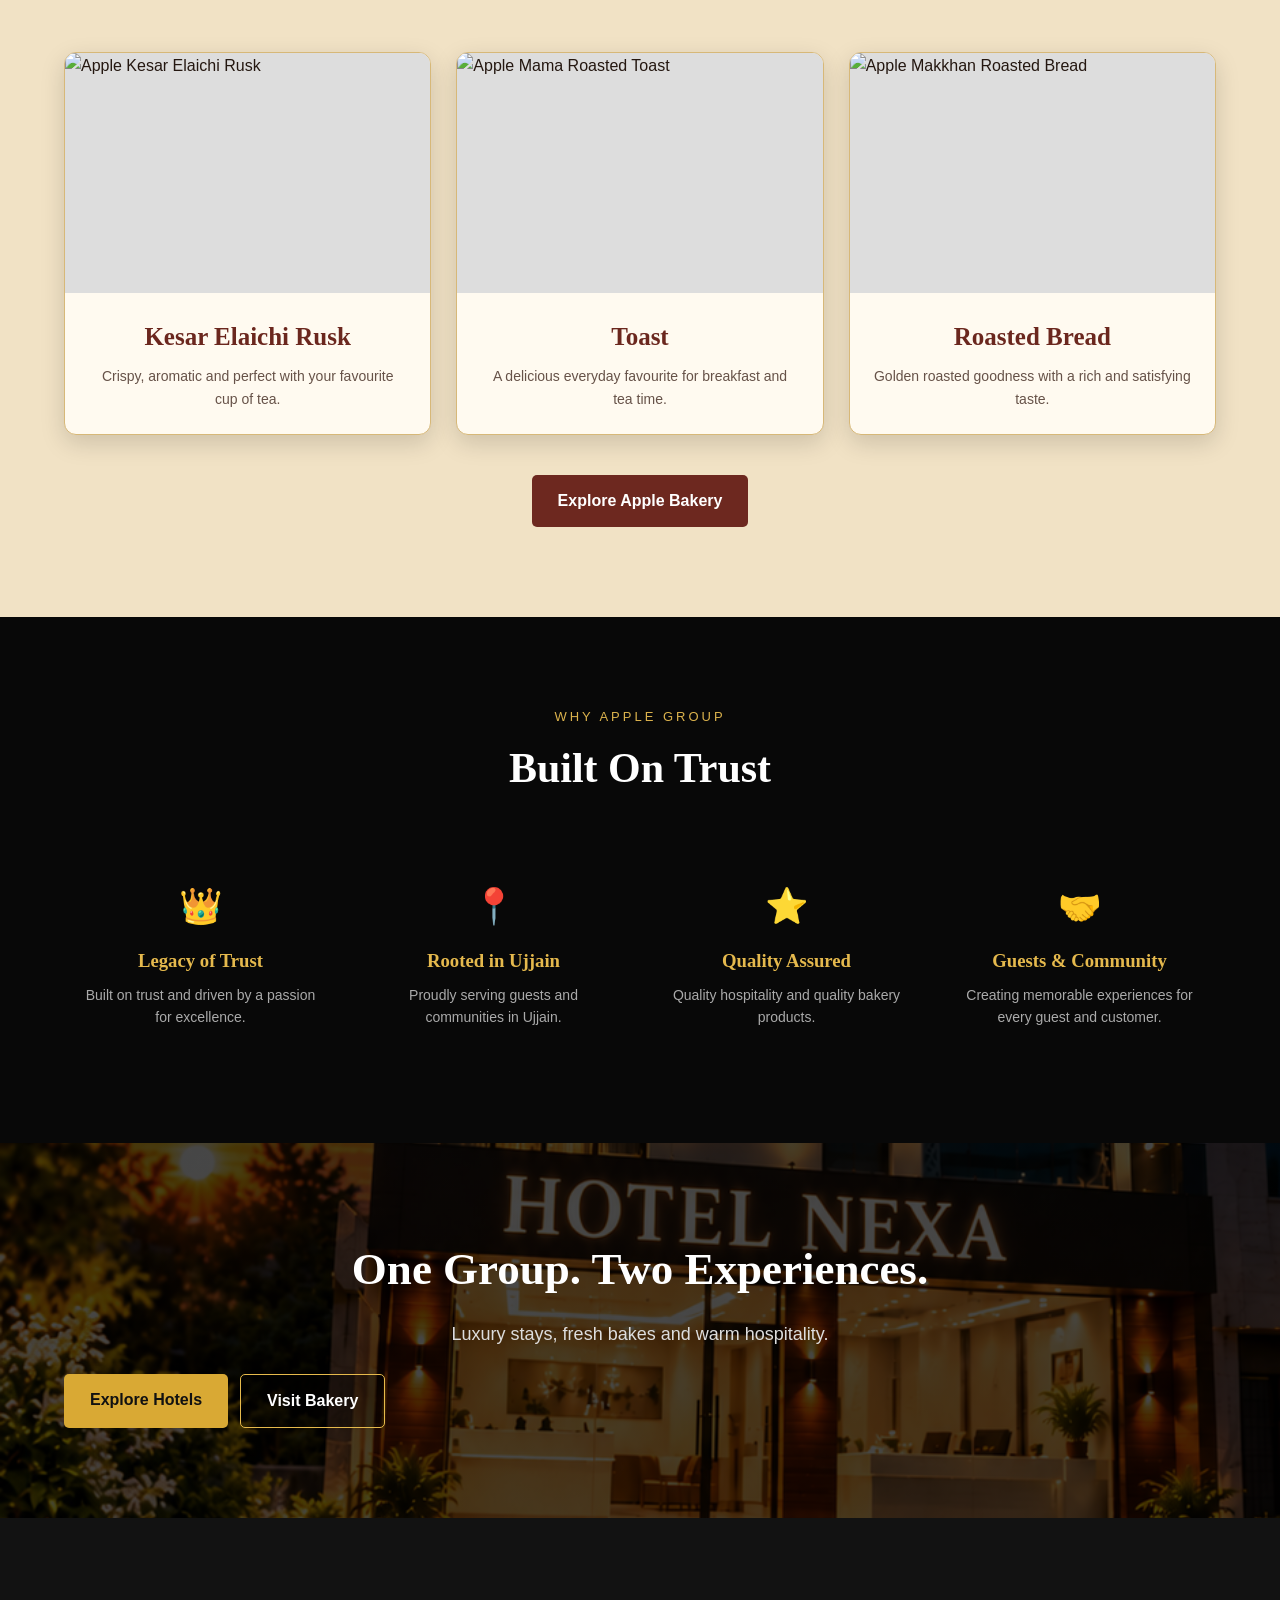
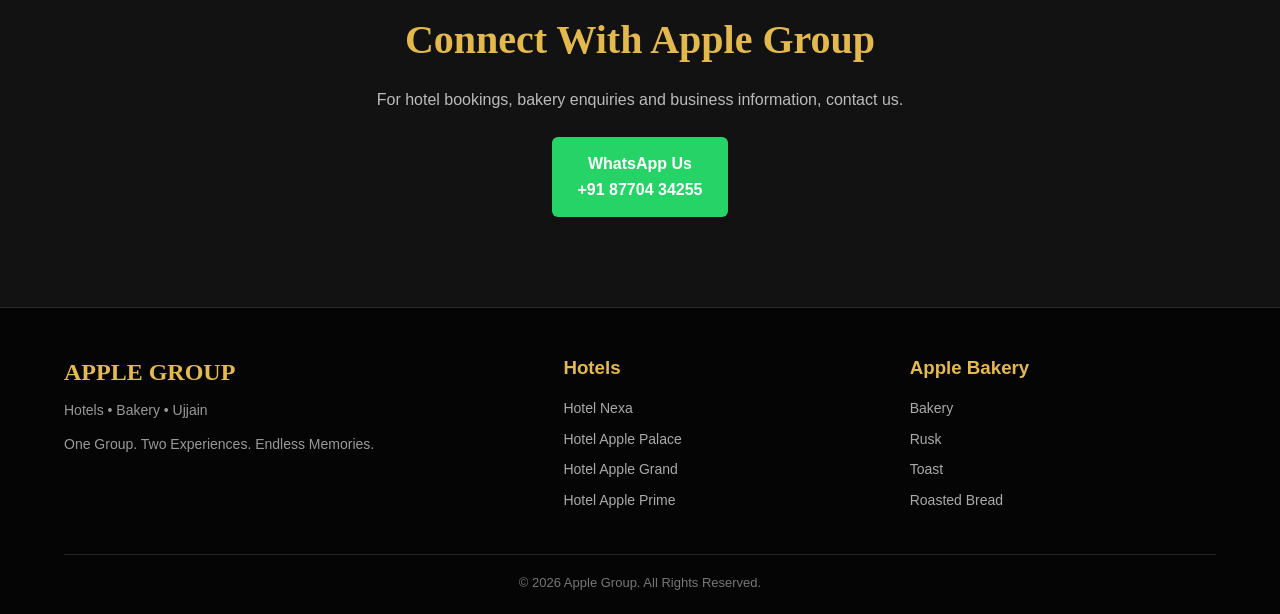
==== commit 1d8604f6: "Update index.html" ====
--- a/index.html
+++ b/index.html
@@ -149,15 +149,17 @@
     background:
         linear-gradient(
             90deg,
-            rgba(0,0,0,0.30),
-            rgba(0,0,0,0.15),
-            rgba(0,0,0,0.30)
+            rgba(0,0,0,0.28),
+            rgba(0,0,0,0.08),
+            rgba(0,0,0,0.18)
         ),
-        url("apple-group-hero.png.png");
+        url("Hero-image-orignal.png");
 
     background-size: cover;
-    background-position: center;
+    background-position: center center;
     background-repeat: no-repeat;
+
+    position: relative;
 
     display: flex;
     align-items: center;
@@ -168,36 +170,39 @@
     width: 100%;
     min-height: calc(100vh - 82px);
 
+    position: relative;
+
     display: flex;
     align-items: center;
-    justify-content: center;
-
-    text-align: center;
+    justify-content: flex-start;
 }
 
 .hero-content {
-    max-width: 760px;
-    padding: 30px;
-    margin-top: 30px;
+    width: 48%;
+    max-width: 620px;
+    padding: 30px 20px;
+    margin-left: 5%;
+
+    text-align: left;
 
     text-shadow:
-        0 3px 10px rgba(0,0,0,0.9);
+        0 3px 10px rgba(0,0,0,0.95);
 }
 
 .hero-small {
-    color: #e8bd52;
-    font-size: 16px;
-    letter-spacing: 5px;
+    color: #f0c552;
+    font-size: 15px;
+    letter-spacing: 4px;
     text-transform: uppercase;
-    margin-bottom: 15px;
+    margin-bottom: 12px;
     font-weight: bold;
 }
 
 .hero h1 {
     font-family: Georgia, "Times New Roman", serif;
-    font-size: clamp(42px, 6vw, 78px);
+    font-size: clamp(40px, 5vw, 68px);
     line-height: 1.05;
-    margin-bottom: 22px;
+    margin-bottom: 18px;
 }
 
 .hero h1 span {
@@ -205,16 +210,16 @@
 }
 
 .hero p {
-    font-size: 19px;
-    color: #f5f5f5;
-    margin-bottom: 30px;
+    font-size: 18px;
+    color: #ffffff;
+    margin-bottom: 25px;
 }
 
 .hero-buttons {
     display: flex;
-    justify-content: center;
+    justify-content: flex-start;
     flex-wrap: wrap;
-    gap: 14px;
+    gap: 12px;
 }
 
 .btn {
@@ -238,6 +243,7 @@
 .btn-outline {
     border: 1px solid #e6ba4c;
     color: #fff;
+    background: rgba(0,0,0,0.30);
 }
 
 .btn-outline:hover {
@@ -340,7 +346,7 @@
             rgba(0,0,0,0.85),
             rgba(0,0,0,0.35)
         ),
-        url("apple-group-hero.png") center/cover;
+        url("Hero-image-orignal.png") center/cover;
 }
 
 .business-content {
@@ -548,7 +554,8 @@
             rgba(0,0,0,0.72),
             rgba(0,0,0,0.72)
         ),
-        url("apple-group-hero.png") center/cover;
+        url("Hero-image-orignal.png") center/cover;
+
     text-align: center;
 }
 
@@ -655,29 +662,38 @@
 
 
 /* =========================
+   TABLET
+========================= */
+
+@media (max-width: 1000px) {
+
+    .nav-links {
+        gap: 15px;
+    }
+
+    .hotel-grid {
+        grid-template-columns: repeat(2, 1fr);
+    }
+
+    .values-grid {
+        grid-template-columns: repeat(2, 1fr);
+    }
+
+}
+
+
+/* =========================
    MOBILE
 ========================= */
 
-@media (max-width: 1000px) {
-
-    .nav-links {
-        gap: 15px;
-    }
-
-    .hotel-grid {
-        grid-template-columns: repeat(2, 1fr);
-    }
-
-    .values-grid {
-        grid-template-columns: repeat(2, 1fr);
-    }
-}
-
-
 @media (max-width: 750px) {
 
     .navbar {
         min-height: 72px;
+    }
+
+    .logo-area {
+        gap: 8px;
     }
 
     .logo-area img {
@@ -691,32 +707,93 @@
 
     .logo-text span {
         font-size: 8px;
+        letter-spacing: 1.5px;
     }
 
     .nav-links {
         display: none;
     }
 
+
+    /* MOBILE HERO */
+
     .hero {
-        min-height: 90vh;
-        background-position: center;
+        min-height: 100vh;
+        height: 100vh;
+
+        padding-top: 72px;
+
+        background-size: cover;
+
+        /* Image ke important hotel/product area ko preserve karta hai */
+        background-position: center center;
+
+        align-items: flex-start;
     }
 
     .hero-overlay {
-        min-height: calc(90vh - 72px);
+        min-height: calc(100vh - 72px);
+        height: calc(100vh - 72px);
+
+        display: block;
+
+        position: relative;
     }
 
     .hero-content {
-        padding: 20px;
+
+        width: 58%;
+
+        max-width: 430px;
+
+        padding: 12px 8px;
+
+        margin-left: 4%;
+        margin-top: 5%;
+
+        text-align: left;
+
+        background: rgba(0,0,0,0.16);
+
+        border-radius: 8px;
+
+        text-shadow:
+            0 2px 8px rgba(0,0,0,0.95);
+    }
+
+    .hero-small {
+        font-size: 11px;
+        letter-spacing: 2px;
+        margin-bottom: 8px;
     }
 
     .hero h1 {
-        font-size: 43px;
+        font-size: 30px;
+        line-height: 1.02;
+        margin-bottom: 10px;
     }
 
     .hero p {
-        font-size: 16px;
-    }
+        font-size: 12px;
+        line-height: 1.4;
+        margin-bottom: 13px;
+    }
+
+    .hero-buttons {
+        display: flex;
+        flex-direction: column;
+        align-items: flex-start;
+        gap: 8px;
+    }
+
+    .hero-buttons .btn {
+        padding: 9px 14px;
+        font-size: 12px;
+        width: auto;
+    }
+
+
+    /* OTHER SECTIONS */
 
     .business-grid,
     .bakery-grid,
@@ -747,6 +824,40 @@
     .cta h2 {
         font-size: 34px;
     }
+
+}
+
+
+/* =========================
+   SMALL MOBILE
+========================= */
+
+@media (max-width: 420px) {
+
+    .hero-content {
+        width: 54%;
+        margin-left: 3%;
+        margin-top: 4%;
+    }
+
+    .hero-small {
+        font-size: 9px;
+        letter-spacing: 1.5px;
+    }
+
+    .hero h1 {
+        font-size: 25px;
+    }
+
+    .hero p {
+        font-size: 11px;
+    }
+
+    .hero-buttons .btn {
+        font-size: 11px;
+        padding: 8px 11px;
+    }
+
 }
 
 </style>
@@ -832,9 +943,9 @@
         </h1>
 
         <p>
-            Luxury Stays. Fresh Bakes. Warm Hospitality.
+            Luxury Stays. Fresh Bakes.
             <br>
-            All under one name — Apple Group.
+            Warm Hospitality.
         </p>
 
         <div class="hero-buttons">
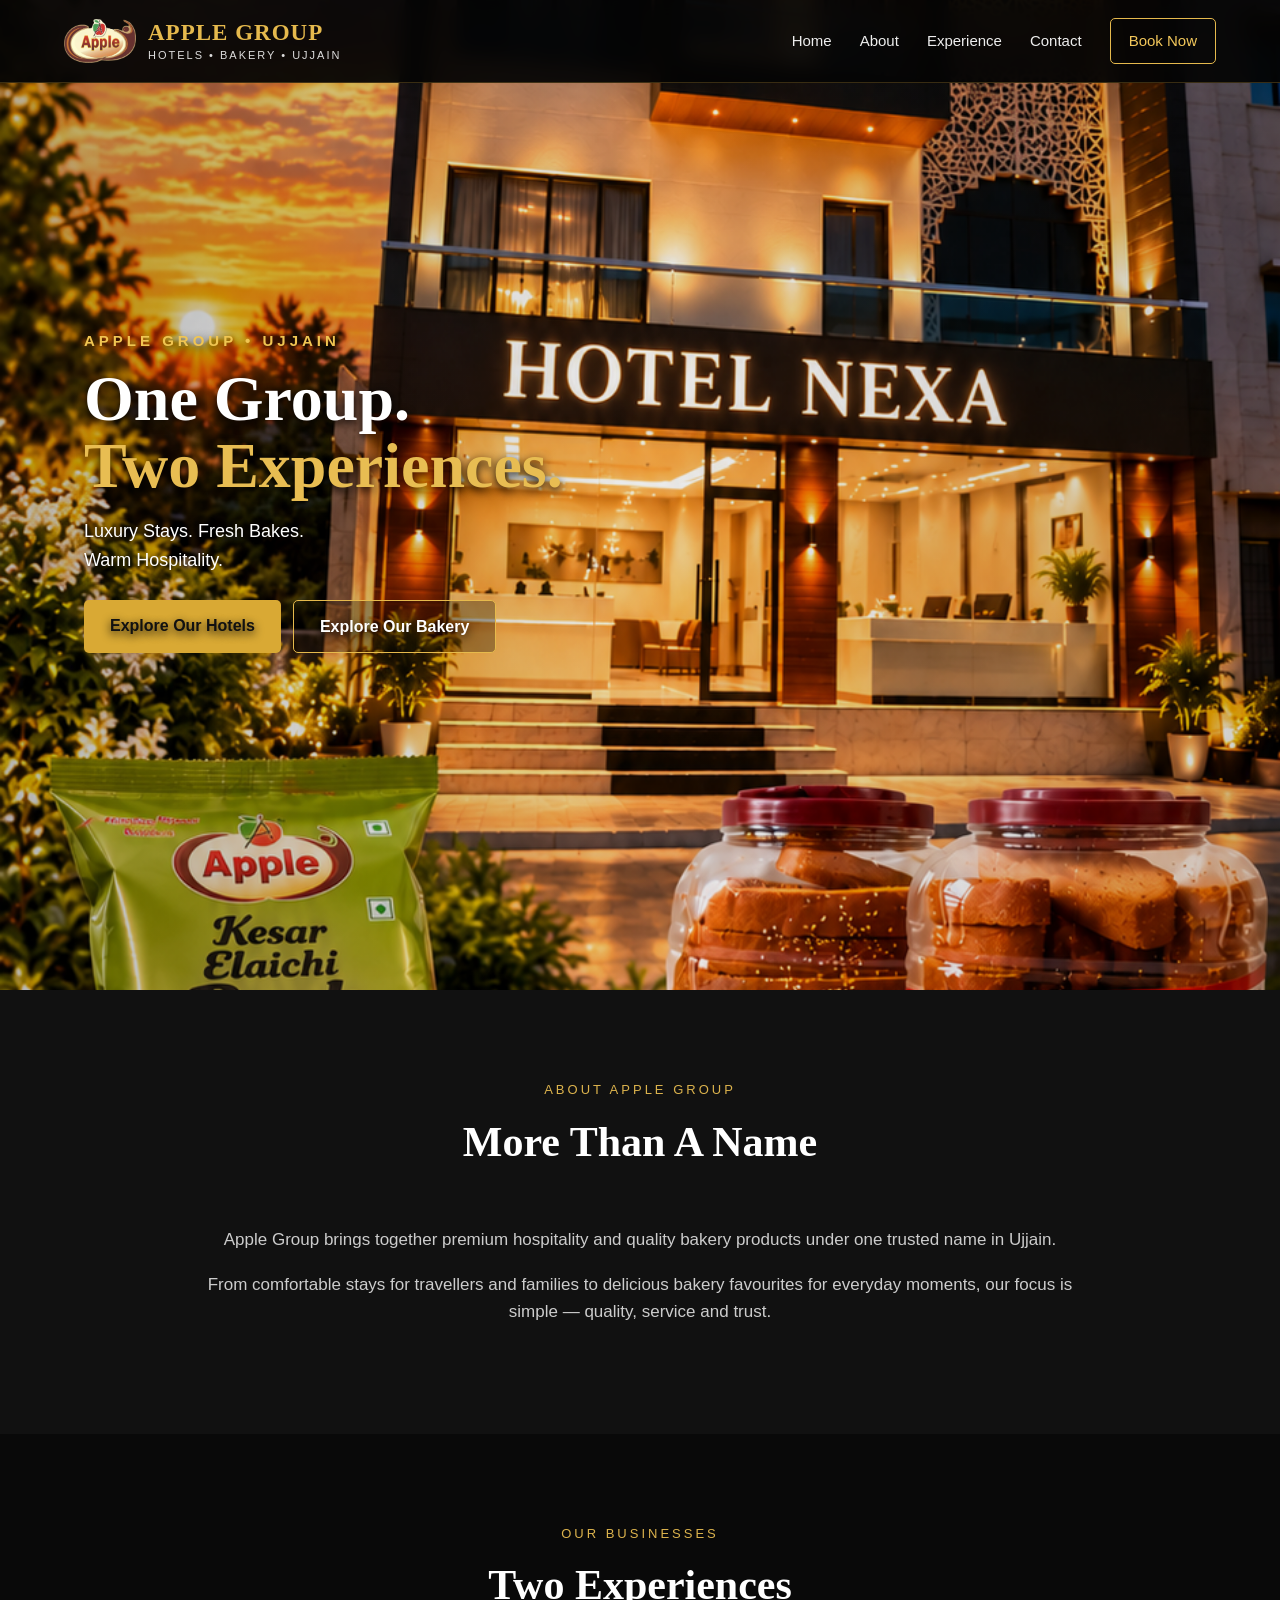
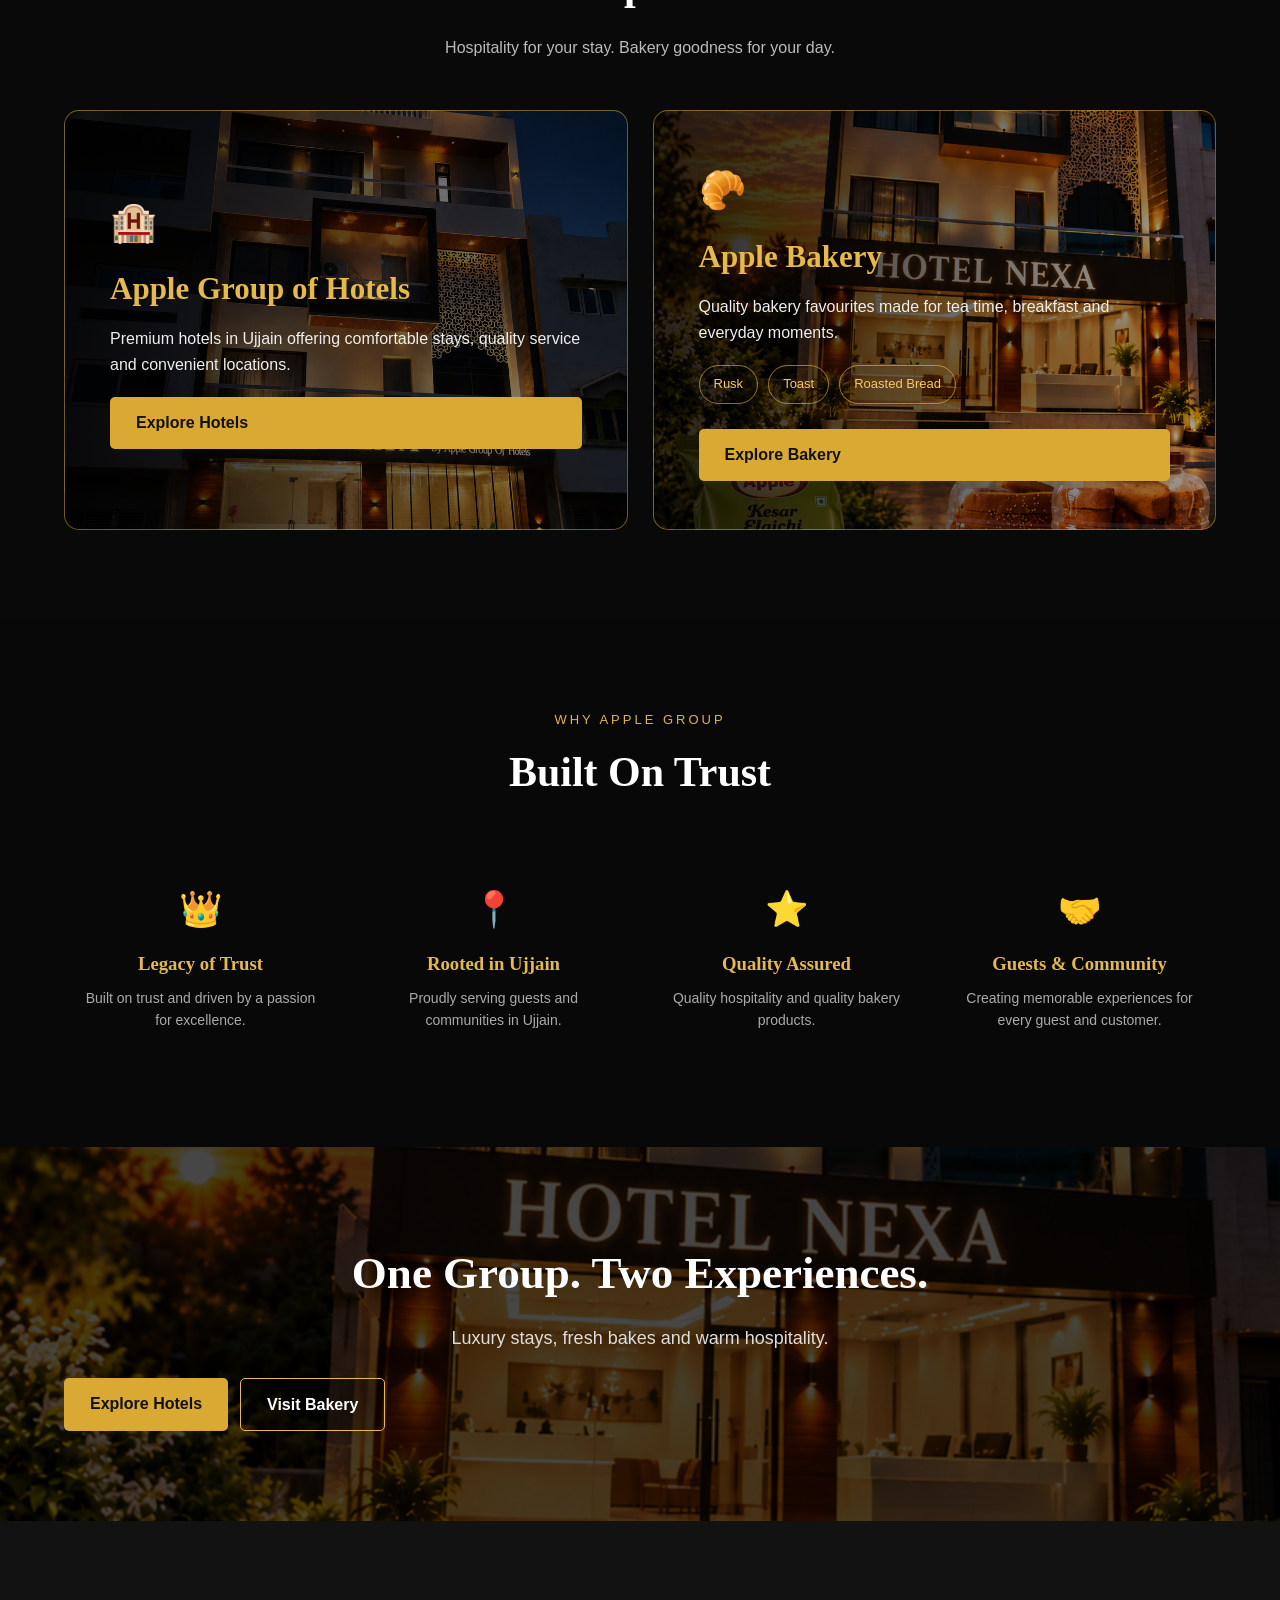
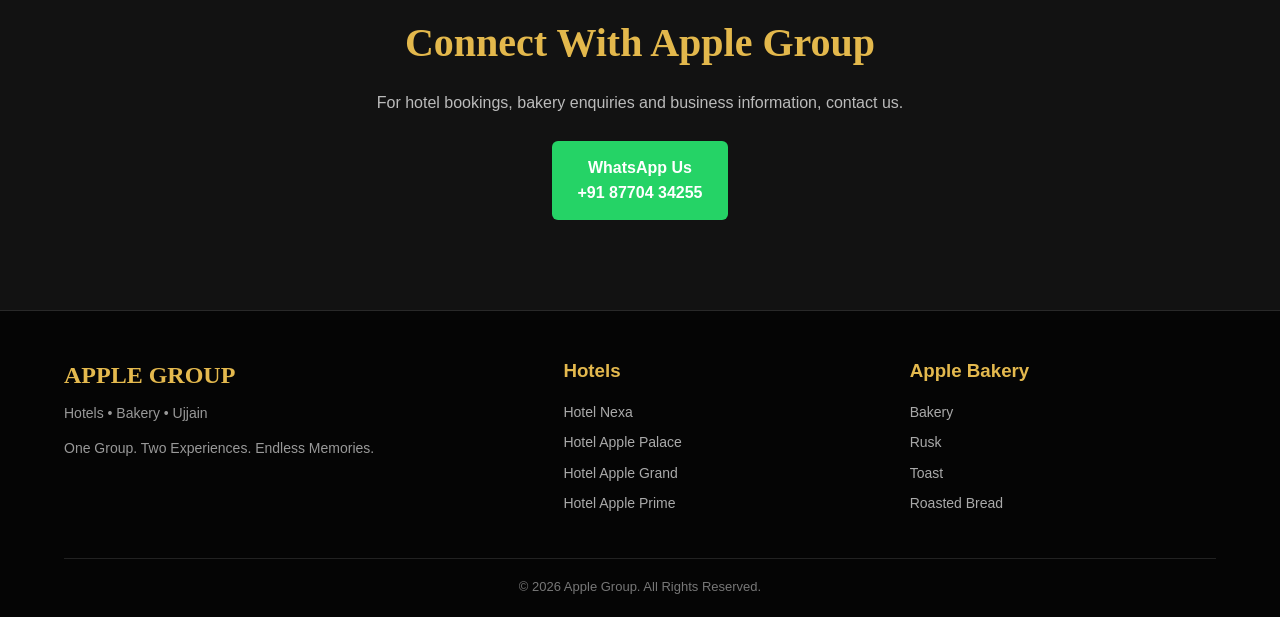
==== commit ebbca5f3: "Update index.html" ====
--- a/index.html
+++ b/index.html
@@ -392,123 +392,6 @@
 
 
 /* =========================
-   HOTELS
-========================= */
-
-.hotels {
-    background: #111;
-}
-
-.hotel-grid {
-    display: grid;
-    grid-template-columns: repeat(4, 1fr);
-    gap: 18px;
-}
-
-.hotel-item {
-    background: #181818;
-    border-radius: 10px;
-    overflow: hidden;
-    border: 1px solid #292929;
-    transition: 0.3s;
-}
-
-.hotel-item:hover {
-    transform: translateY(-6px);
-    border-color: #d8ae42;
-}
-
-.hotel-item img {
-    width: 100%;
-    height: 220px;
-    object-fit: cover;
-}
-
-.hotel-info {
-    padding: 20px;
-}
-
-.hotel-info h3 {
-    color: #e3b84d;
-    font-family: Georgia, serif;
-    font-size: 21px;
-    margin-bottom: 8px;
-}
-
-.hotel-info p {
-    color: #aaa;
-    font-size: 14px;
-    margin-bottom: 15px;
-}
-
-.hotel-link {
-    color: #e5bb51;
-    font-weight: bold;
-    font-size: 14px;
-}
-
-
-/* =========================
-   BAKERY
-========================= */
-
-.bakery-section {
-    background: #f1e2c5;
-    color: #241710;
-}
-
-.bakery-section .section-title p {
-    color: #604d3e;
-}
-
-.bakery-grid {
-    display: grid;
-    grid-template-columns: repeat(3, 1fr);
-    gap: 25px;
-}
-
-.bakery-card {
-    background: #fffaf0;
-    border-radius: 12px;
-    overflow: hidden;
-    box-shadow: 0 8px 25px rgba(0,0,0,0.15);
-    border: 1px solid #d7b878;
-}
-
-.bakery-image {
-    height: 240px;
-    background: #ddd;
-    display: flex;
-    align-items: center;
-    justify-content: center;
-    overflow: hidden;
-}
-
-.bakery-image img {
-    width: 100%;
-    height: 100%;
-    object-fit: cover;
-}
-
-.bakery-info {
-    padding: 24px;
-    text-align: center;
-}
-
-.bakery-info h3 {
-    font-family: Georgia, serif;
-    font-size: 25px;
-    color: #6b271e;
-    margin-bottom: 8px;
-}
-
-.bakery-info p {
-    color: #665248;
-    font-size: 14px;
-}
-
-
-/* =========================
    EXPERIENCE / VALUES
 ========================= */
 
@@ -671,10 +554,6 @@
         gap: 15px;
     }
 
-    .hotel-grid {
-        grid-template-columns: repeat(2, 1fr);
-    }
-
     .values-grid {
         grid-template-columns: repeat(2, 1fr);
     }
@@ -724,8 +603,6 @@
         padding-top: 72px;
 
         background-size: cover;
-
-        /* Image ke important hotel/product area ko preserve karta hai */
         background-position: center center;
 
         align-items: flex-start;
@@ -796,12 +673,7 @@
     /* OTHER SECTIONS */
 
     .business-grid,
-    .bakery-grid,
     .footer-main {
-        grid-template-columns: 1fr;
-    }
-
-    .hotel-grid {
         grid-template-columns: 1fr;
     }
 
@@ -898,10 +770,6 @@
         <a href="index.html">Home</a>
 
         <a href="#about">About</a>
-
-        <a href="#hotels">Our Hotels</a>
-
-        <a href="#bakery">Bakery</a>
 
         <a href="#experience">Experience</a>
 
@@ -950,12 +818,12 @@
 
         <div class="hero-buttons">
 
-            <a href="#hotels"
+            <a href="hotel-nexa.html"
                class="btn btn-gold">
                 Explore Our Hotels
             </a>
 
-            <a href="#bakery"
+            <a href="apple-bakery.html"
                class="btn btn-outline">
                 Explore Our Bakery
             </a>
@@ -1014,7 +882,7 @@
 
 
 <!-- =========================
-     TWO BUSINESSES
+     TWO EXPERIENCES
 ========================= -->
 
 <section class="business-section">
@@ -1061,7 +929,7 @@
                     and convenient locations.
                 </p>
 
-                <a href="#hotels"
+                <a href="hotel-nexa.html"
                    class="btn btn-gold">
                     Explore Hotels
                 </a>
@@ -1122,324 +990,6 @@
 
 
 <!-- =========================
-     HOTELS
-========================= -->
-
-<section id="hotels" class="hotels">
-
-<div class="container">
-
-    <div class="section-title">
-
-        <div class="small">
-            Stay With Us
-        </div>
-
-        <h2>
-            Our Hotels
-        </h2>
-
-        <p>
-            Discover comfortable and memorable stays
-            in Ujjain.
-        </p>
-
-    </div>
-
-
-    <div class="hotel-grid">
-
-
-        <!-- HOTEL NEXA -->
-
-        <div class="hotel-item">
-
-            <img
-              src="Hotel_nexa.png"
-              alt="Hotel Nexa Ujjain">
-
-            <div class="hotel-info">
-
-                <h3>
-                    Hotel Nexa
-                </h3>
-
-                <p>
-                    A premium stay in Ujjain
-                    by Apple Group of Hotels.
-                </p>
-
-                <a
-                  href="hotel-nexa.html"
-                  class="hotel-link">
-                  Explore Hotel →
-                </a>
-
-            </div>
-
-        </div>
-
-
-
-        <!-- APPLE PALACE -->
-
-        <div class="hotel-item">
-
-            <div
-              style="
-              height:220px;
-              display:flex;
-              align-items:center;
-              justify-content:center;
-              background:#202020;
-              font-size:55px;">
-              🏨
-            </div>
-
-            <div class="hotel-info">
-
-                <h3>
-                    Hotel Apple Palace
-                </h3>
-
-                <p>
-                    Premium hospitality from
-                    Apple Group.
-                </p>
-
-                <a
-                  href="hotel-apple-palace.html"
-                  class="hotel-link">
-                  Explore Hotel →
-                </a>
-
-            </div>
-
-        </div>
-
-
-
-        <!-- APPLE GRAND -->
-
-        <div class="hotel-item">
-
-            <div
-              style="
-              height:220px;
-              display:flex;
-              align-items:center;
-              justify-content:center;
-              background:#202020;
-              font-size:55px;">
-              🏨
-            </div>
-
-            <div class="hotel-info">
-
-                <h3>
-                    Hotel Apple Grand
-                </h3>
-
-                <p>
-                    Elegant stays with
-                    Apple Group hospitality.
-                </p>
-
-                <a
-                  href="hotel-apple-grand.html"
-                  class="hotel-link">
-                  Explore Hotel →
-                </a>
-
-            </div>
-
-        </div>
-
-
-
-        <!-- APPLE PRIME -->
-
-        <div class="hotel-item">
-
-            <div
-              style="
-              height:220px;
-              display:flex;
-              align-items:center;
-              justify-content:center;
-              background:#202020;
-              font-size:55px;">
-              🏨
-            </div>
-
-            <div class="hotel-info">
-
-                <h3>
-                    Hotel Apple Prime
-                </h3>
-
-                <p>
-                    Comfortable stays and
-                    quality service.
-                </p>
-
-                <a
-                  href="hotel-apple-prime.html"
-                  class="hotel-link">
-                  Explore Hotel →
-                </a>
-
-            </div>
-
-        </div>
-
-
-    </div>
-
-</div>
-
-</section>
-
-
-
-<!-- =========================
-     BAKERY
-========================= -->
-
-<section id="bakery" class="bakery-section">
-
-<div class="container">
-
-    <div class="section-title">
-
-        <div class="small">
-            Apple Bakery
-        </div>
-
-        <h2>
-            Fresh. Crispy. Delicious.
-        </h2>
-
-        <p>
-            Our bakery range focuses on three favourites:
-            Rusk, Toast and Roasted Bread.
-        </p>
-
-    </div>
-
-
-    <div class="bakery-grid">
-
-
-        <!-- RUSK -->
-
-        <div class="bakery-card">
-
-            <div class="bakery-image">
-
-                <img
-                  src="36354.jpg"
-                  alt="Apple Kesar Elaichi Rusk">
-
-            </div>
-
-            <div class="bakery-info">
-
-                <h3>
-                    Kesar Elaichi Rusk
-                </h3>
-
-                <p>
-                    Crispy, aromatic and perfect
-                    with your favourite cup of tea.
-                </p>
-
-            </div>
-
-        </div>
-
-
-
-        <!-- TOAST -->
-
-        <div class="bakery-card">
-
-            <div class="bakery-image">
-
-                <img
-                  src="26315.png"
-                  alt="Apple Mama Roasted Toast">
-
-            </div>
-
-            <div class="bakery-info">
-
-                <h3>
-                    Toast
-                </h3>
-
-                <p>
-                    A delicious everyday favourite
-                    for breakfast and tea time.
-                </p>
-
-            </div>
-
-        </div>
-
-
-
-        <!-- ROASTED BREAD -->
-
-        <div class="bakery-card">
-
-            <div class="bakery-image">
-
-                <img
-                  src="26171.jpg"
-                  alt="Apple Makkhan Roasted Bread">
-
-            </div>
-
-            <div class="bakery-info">
-
-                <h3>
-                    Roasted Bread
-                </h3>
-
-                <p>
-                    Golden roasted goodness with
-                    a rich and satisfying taste.
-                </p>
-
-            </div>
-
-        </div>
-
-
-    </div>
-
-
-    <div style="text-align:center; margin-top:40px;">
-
-        <a
-          href="apple-bakery.html"
-          class="btn"
-          style="
-          background:#6d281f;
-          color:#fff;">
-          Explore Apple Bakery
-        </a>
-
-    </div>
-
-</div>
-
-</section>
-
-
-
-<!-- =========================
      EXPERIENCE
 ========================= -->
 
@@ -1565,7 +1115,7 @@
     <div class="hero-buttons">
 
         <a
-          href="#hotels"
+          href="hotel-nexa.html"
           class="btn btn-gold">
           Explore Hotels
         </a>
@@ -1688,15 +1238,15 @@
                 Bakery
             </a>
 
-            <a href="#bakery">
+            <a href="apple-bakery.html">
                 Rusk
             </a>
 
-            <a href="#bakery">
+            <a href="apple-bakery.html">
                 Toast
             </a>
 
-            <a href="#bakery">
+            <a href="apple-bakery.html">
                 Roasted Bread
             </a>
 
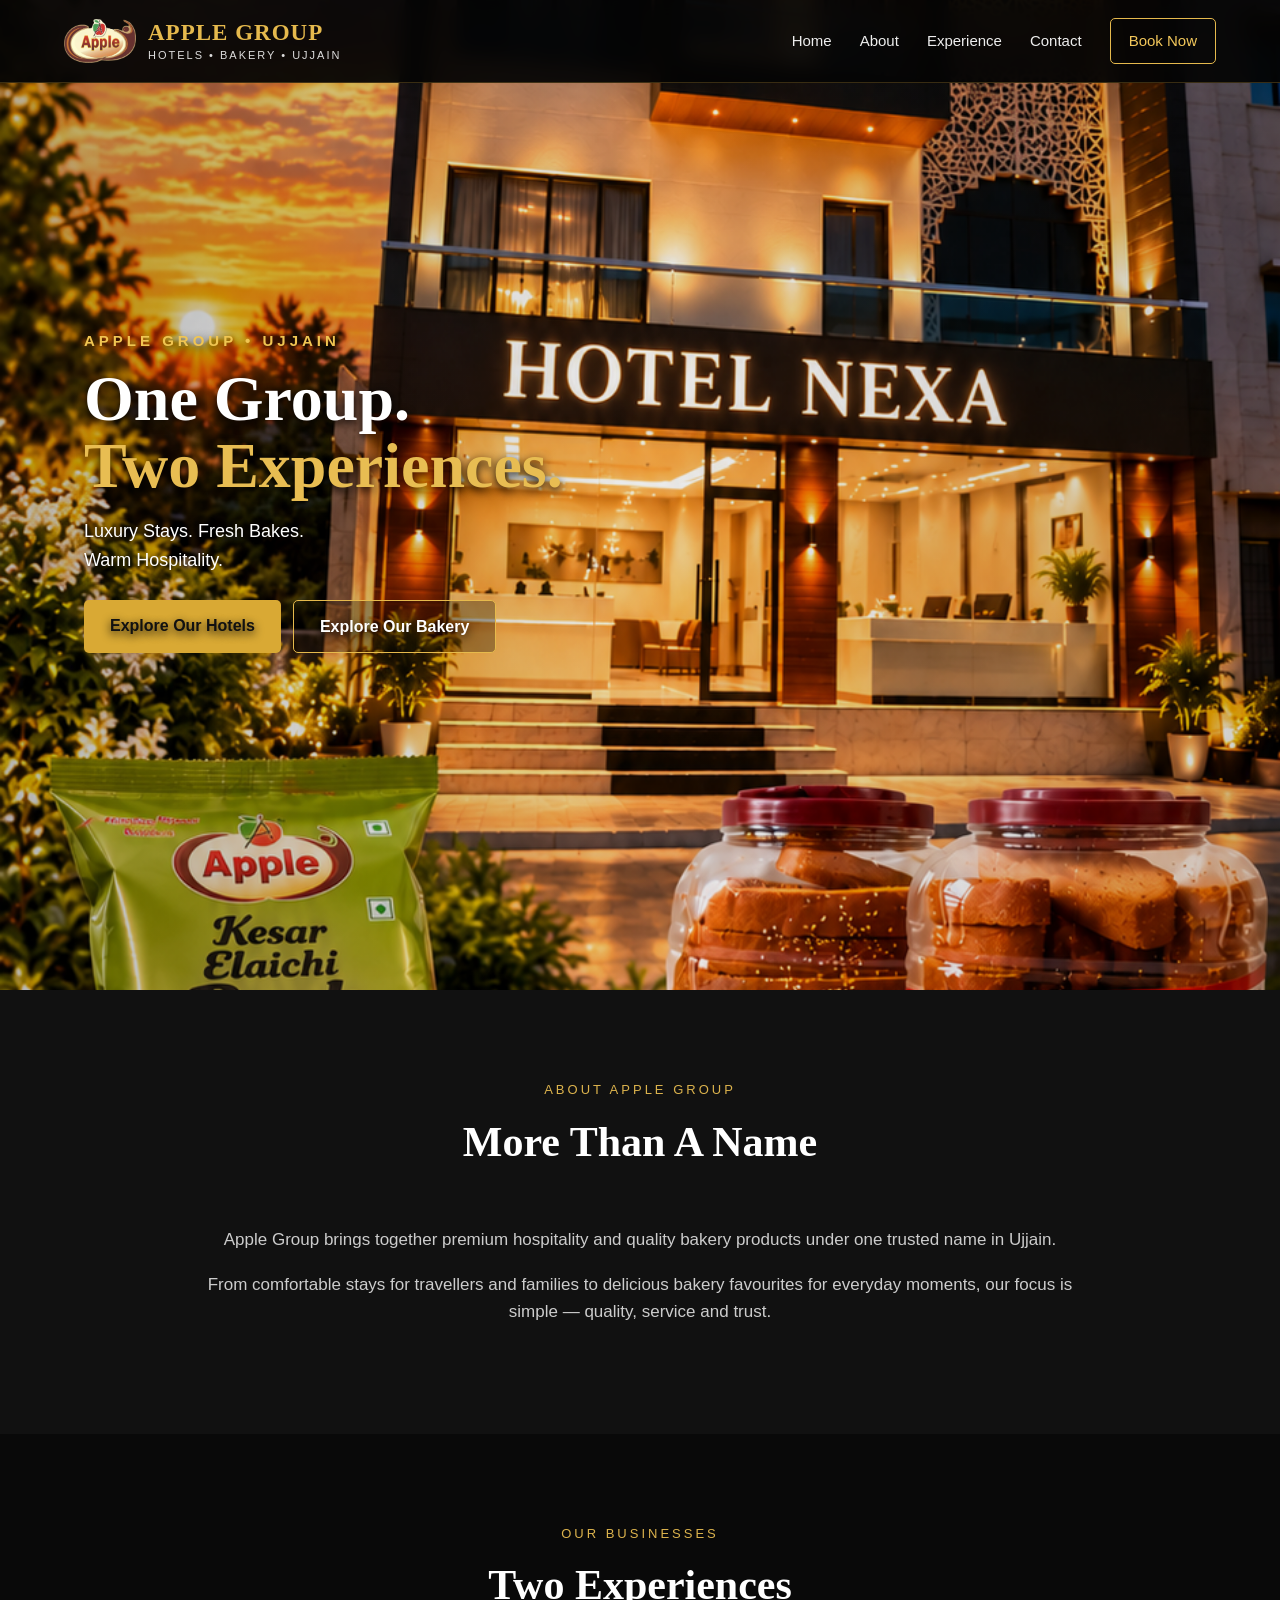
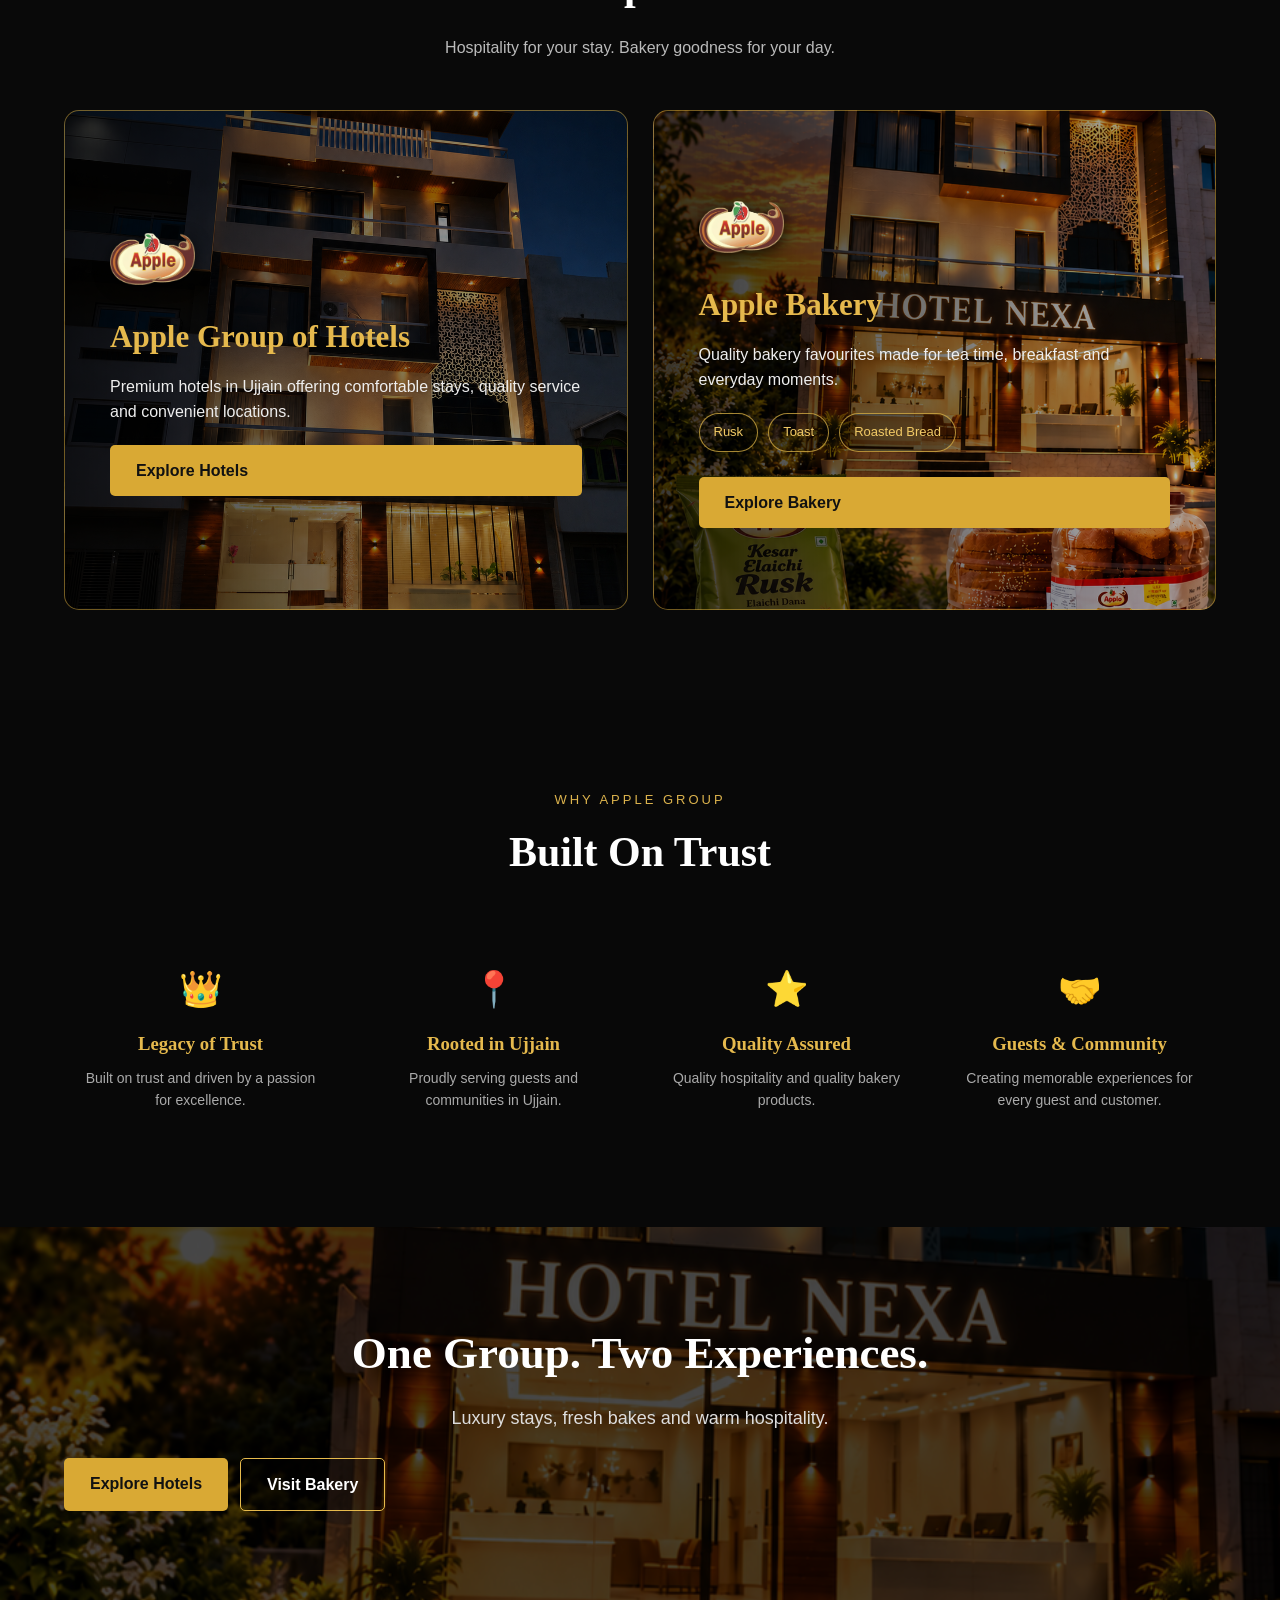
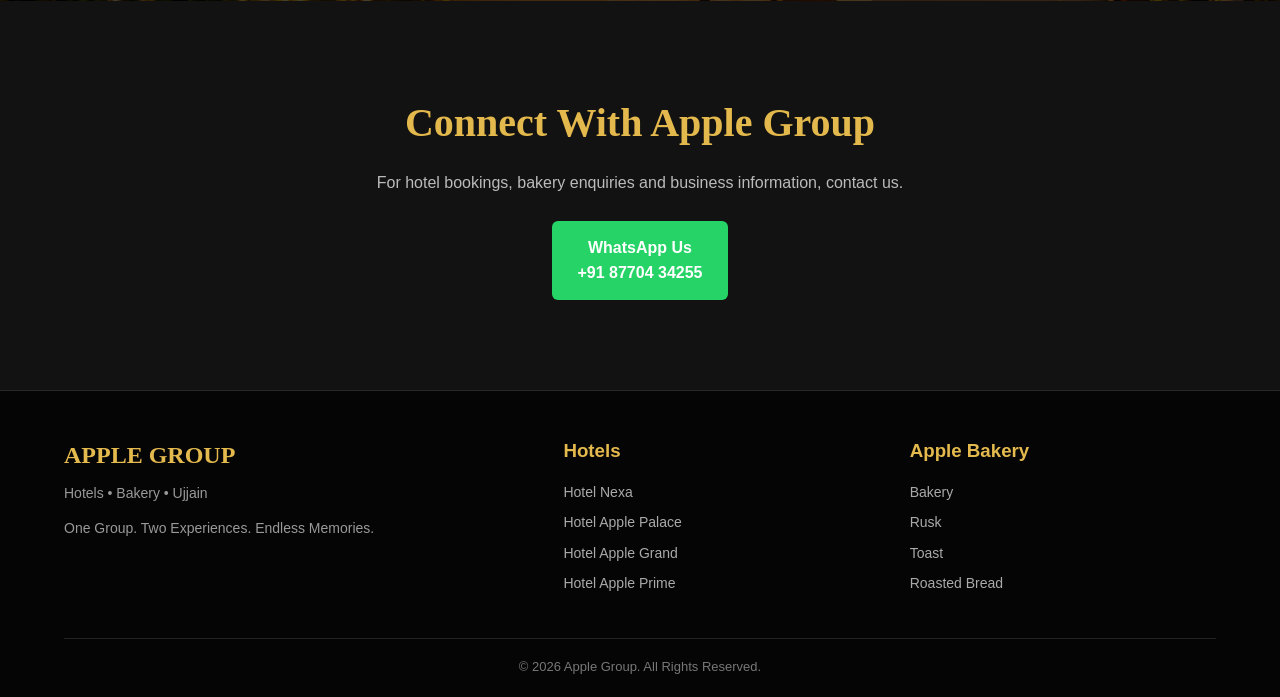
==== commit 89350c3b: "Update index.html" ====
--- a/index.html
+++ b/index.html
@@ -170,8 +170,6 @@
     width: 100%;
     min-height: calc(100vh - 82px);
 
-    position: relative;
-
     display: flex;
     align-items: center;
     justify-content: flex-start;
@@ -321,7 +319,7 @@
 }
 
 .business-card {
-    min-height: 420px;
+    min-height: 500px;
     border-radius: 15px;
     overflow: hidden;
     position: relative;
@@ -333,8 +331,8 @@
     background:
         linear-gradient(
             90deg,
-            rgba(0,0,0,0.88),
-            rgba(0,0,0,0.40)
+            rgba(0,0,0,0.78),
+            rgba(0,0,0,0.28)
         ),
         url("Hotel_nexa.png") center/cover;
 }
@@ -343,8 +341,8 @@
     background:
         linear-gradient(
             90deg,
-            rgba(0,0,0,0.85),
-            rgba(0,0,0,0.35)
+            rgba(0,0,0,0.78),
+            rgba(0,0,0,0.28)
         ),
         url("Hero-image-orignal.png") center/cover;
 }
@@ -358,9 +356,12 @@
     max-width: 600px;
 }
 
-.business-content .icon {
-    font-size: 38px;
-    margin-bottom: 12px;
+.business-content .logo-icon {
+    width: 85px;
+    height: 70px;
+    object-fit: contain;
+    margin-bottom: 18px;
+    filter: drop-shadow(0 3px 8px rgba(0,0,0,0.8));
 }
 
 .business-content h3 {
@@ -373,6 +374,7 @@
 .business-content p {
     color: #eee;
     margin-bottom: 20px;
+    font-size: 16px;
 }
 
 .product-list {
@@ -383,16 +385,17 @@
 }
 
 .product-list span {
-    border: 1px solid rgba(231,188,75,0.6);
+    border: 1px solid rgba(231,188,75,0.7);
     padding: 8px 14px;
     border-radius: 30px;
     font-size: 13px;
     color: #f1ca66;
+    background: rgba(0,0,0,0.25);
 }
 
 
 /* =========================
-   EXPERIENCE / VALUES
+   EXPERIENCE
 ========================= */
 
 .experience {
@@ -613,14 +616,12 @@
         height: calc(100vh - 72px);
 
         display: block;
-
         position: relative;
     }
 
     .hero-content {
 
         width: 58%;
-
         max-width: 430px;
 
         padding: 12px 8px;
@@ -670,23 +671,43 @@
     }
 
 
+    /* BUSINESS CARDS */
+
+    .business-grid {
+        grid-template-columns: 1fr;
+    }
+
+    .business-card {
+        min-height: 480px;
+    }
+
+    .business-content {
+        padding: 30px;
+    }
+
+    .business-content .logo-icon {
+        width: 75px;
+        height: 62px;
+        margin-bottom: 14px;
+    }
+
+    .business-content h3 {
+        font-size: 27px;
+    }
+
+    .business-content p {
+        font-size: 14px;
+    }
+
+
     /* OTHER SECTIONS */
 
-    .business-grid,
     .footer-main {
         grid-template-columns: 1fr;
     }
 
     .values-grid {
         grid-template-columns: 1fr 1fr;
-    }
-
-    .business-content {
-        padding: 30px;
-    }
-
-    .business-content h3 {
-        font-size: 27px;
     }
 
     .section-title h2 {
@@ -730,6 +751,10 @@
         padding: 8px 11px;
     }
 
+    .business-card {
+        min-height: 450px;
+    }
+
 }
 
 </style>
@@ -767,13 +792,21 @@
 
     <nav class="nav-links">
 
-        <a href="index.html">Home</a>
-
-        <a href="#about">About</a>
-
-        <a href="#experience">Experience</a>
-
-        <a href="#contact">Contact</a>
+        <a href="index.html">
+            Home
+        </a>
+
+        <a href="#about">
+            About
+        </a>
+
+        <a href="#experience">
+            Experience
+        </a>
+
+        <a href="#contact">
+            Contact
+        </a>
 
         <a
           href="https://wa.me/918770434255"
@@ -818,14 +851,16 @@
 
         <div class="hero-buttons">
 
-            <a href="hotel-nexa.html"
-               class="btn btn-gold">
-                Explore Our Hotels
+            <a
+              href="hotel-nexa.html"
+              class="btn btn-gold">
+              Explore Our Hotels
             </a>
 
-            <a href="apple-bakery.html"
-               class="btn btn-outline">
-                Explore Our Bakery
+            <a
+              href="apple-bakery.html"
+              class="btn btn-outline">
+              Explore Our Bakery
             </a>
 
         </div>
@@ -909,15 +944,18 @@
     <div class="business-grid">
 
 
-        <!-- HOTEL -->
+        <!-- =====================
+             HOTEL CARD
+        ====================== -->
 
         <div class="business-card hotel">
 
             <div class="business-content">
 
-                <div class="icon">
-                    🏨
-                </div>
+                <img
+                  src="Apple-logo.png"
+                  alt="Apple Group Logo"
+                  class="logo-icon">
 
                 <h3>
                     Apple Group of Hotels
@@ -929,9 +967,10 @@
                     and convenient locations.
                 </p>
 
-                <a href="hotel-nexa.html"
-                   class="btn btn-gold">
-                    Explore Hotels
+                <a
+                  href="hotel-nexa.html"
+                  class="btn btn-gold">
+                  Explore Hotels
                 </a>
 
             </div>
@@ -940,15 +979,18 @@
 
 
 
-        <!-- BAKERY -->
+        <!-- =====================
+             BAKERY CARD
+        ====================== -->
 
         <div class="business-card bakery">
 
             <div class="business-content">
 
-                <div class="icon">
-                    🥐
-                </div>
+                <img
+                  src="Apple-logo.png"
+                  alt="Apple Bakery Logo"
+                  class="logo-icon">
 
                 <h3>
                     Apple Bakery
@@ -963,18 +1005,25 @@
 
                 <div class="product-list">
 
-                    <span>Rusk</span>
-
-                    <span>Toast</span>
-
-                    <span>Roasted Bread</span>
+                    <span>
+                        Rusk
+                    </span>
+
+                    <span>
+                        Toast
+                    </span>
+
+                    <span>
+                        Roasted Bread
+                    </span>
 
                 </div>
 
 
-                <a href="apple-bakery.html"
-                   class="btn btn-gold">
-                    Explore Bakery
+                <a
+                  href="apple-bakery.html"
+                  class="btn btn-gold">
+                  Explore Bakery
                 </a>
 
             </div>
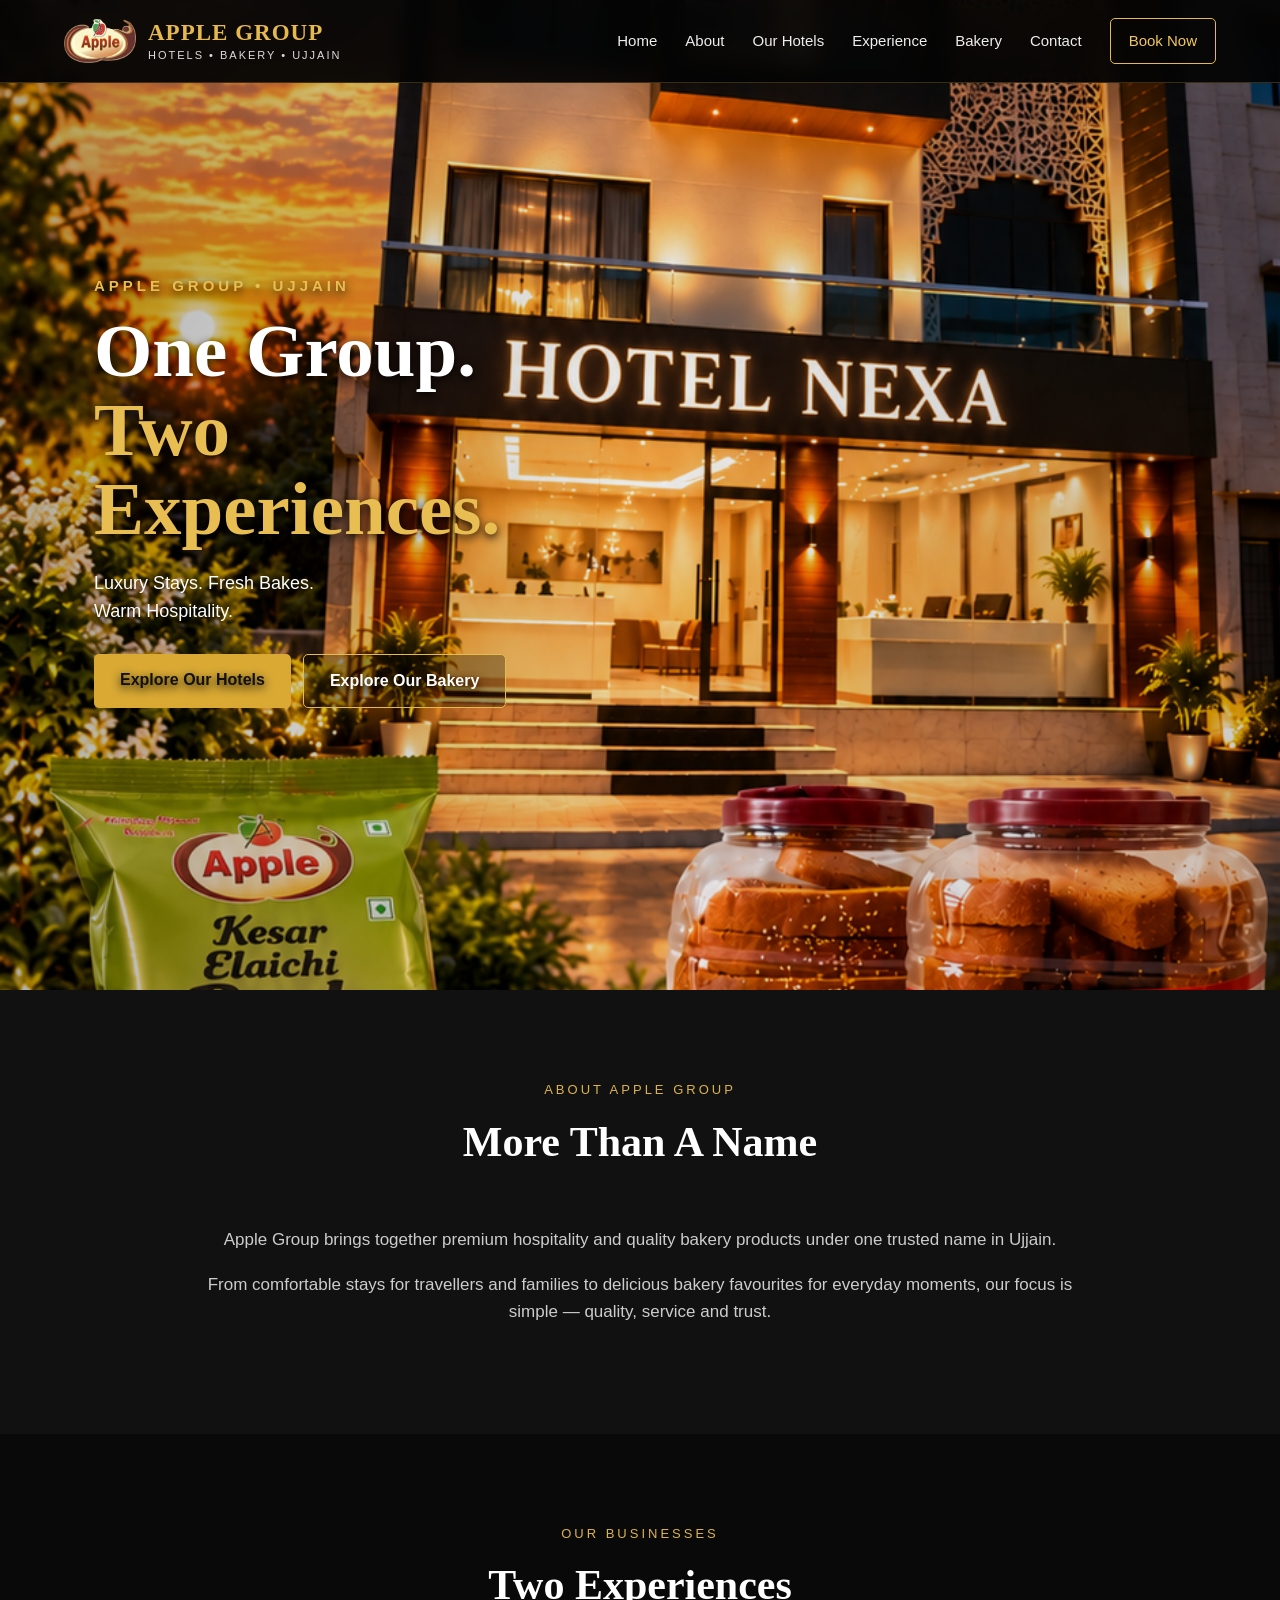
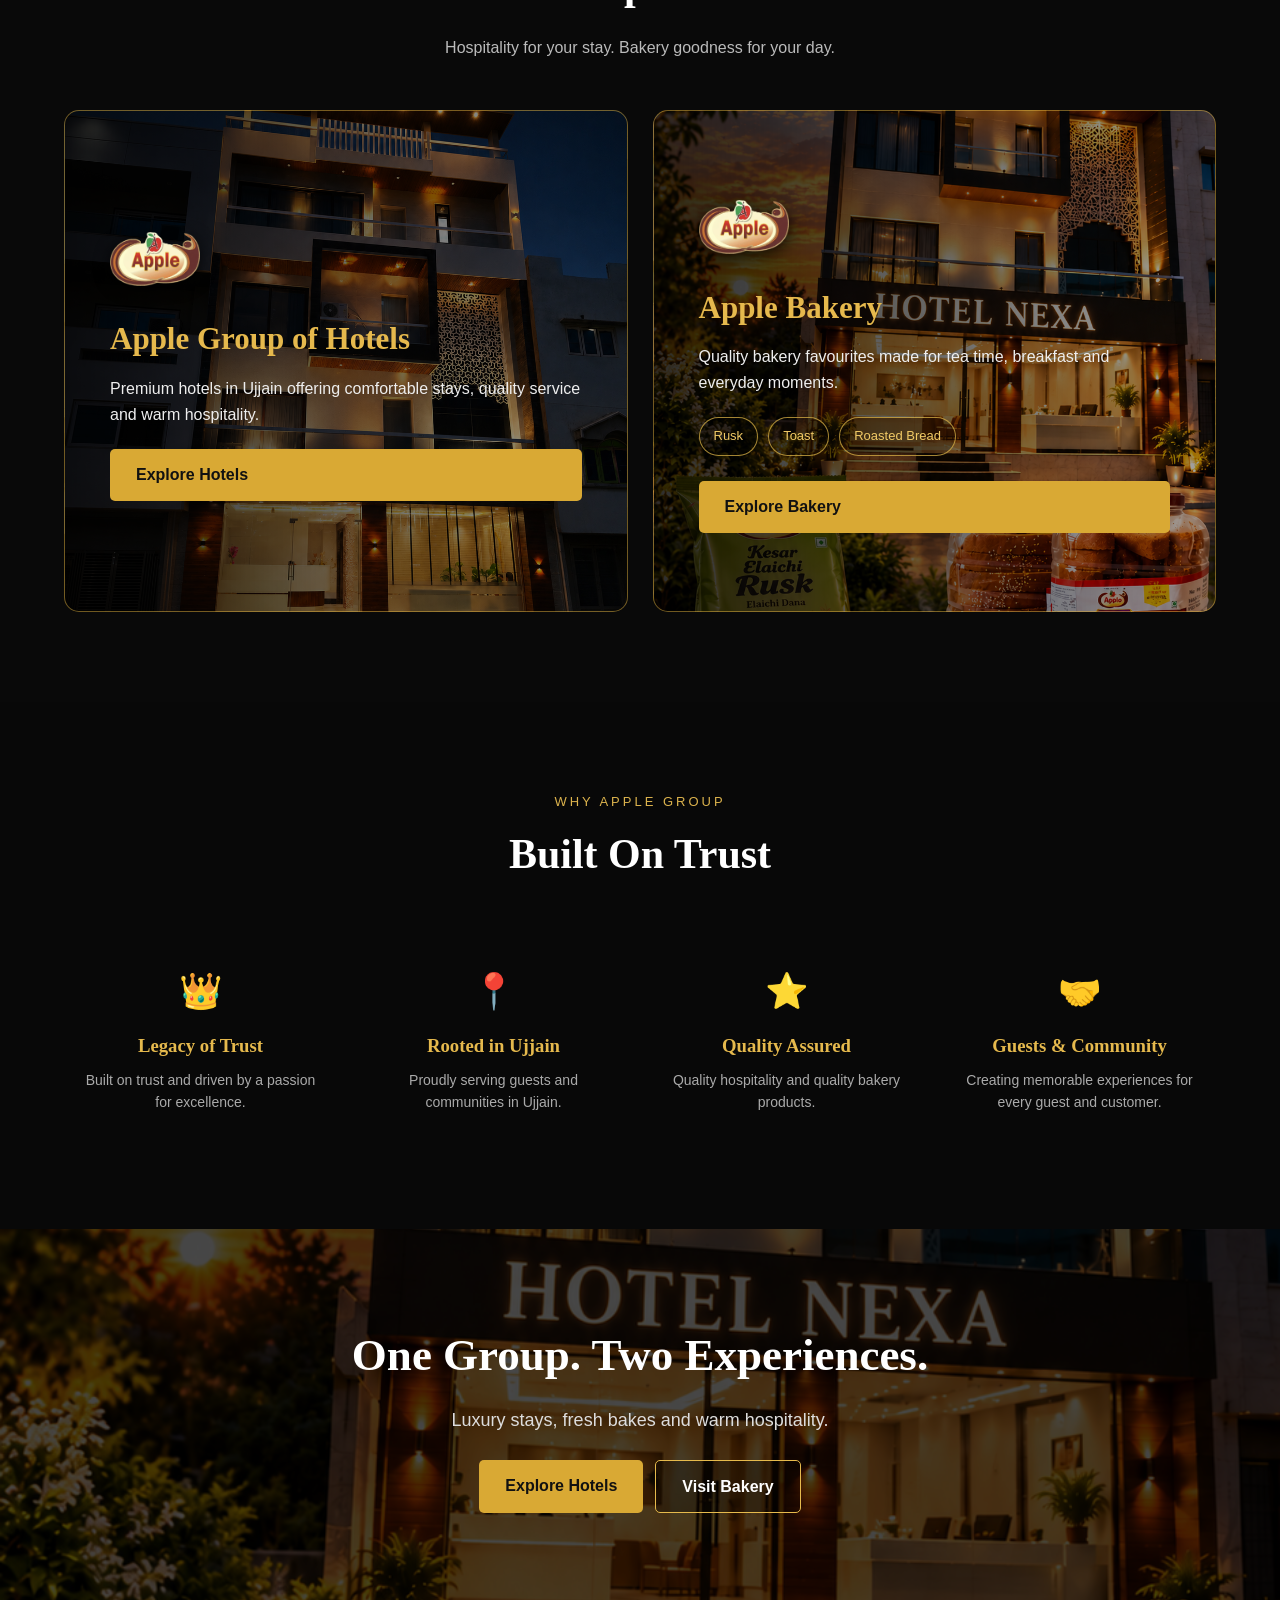
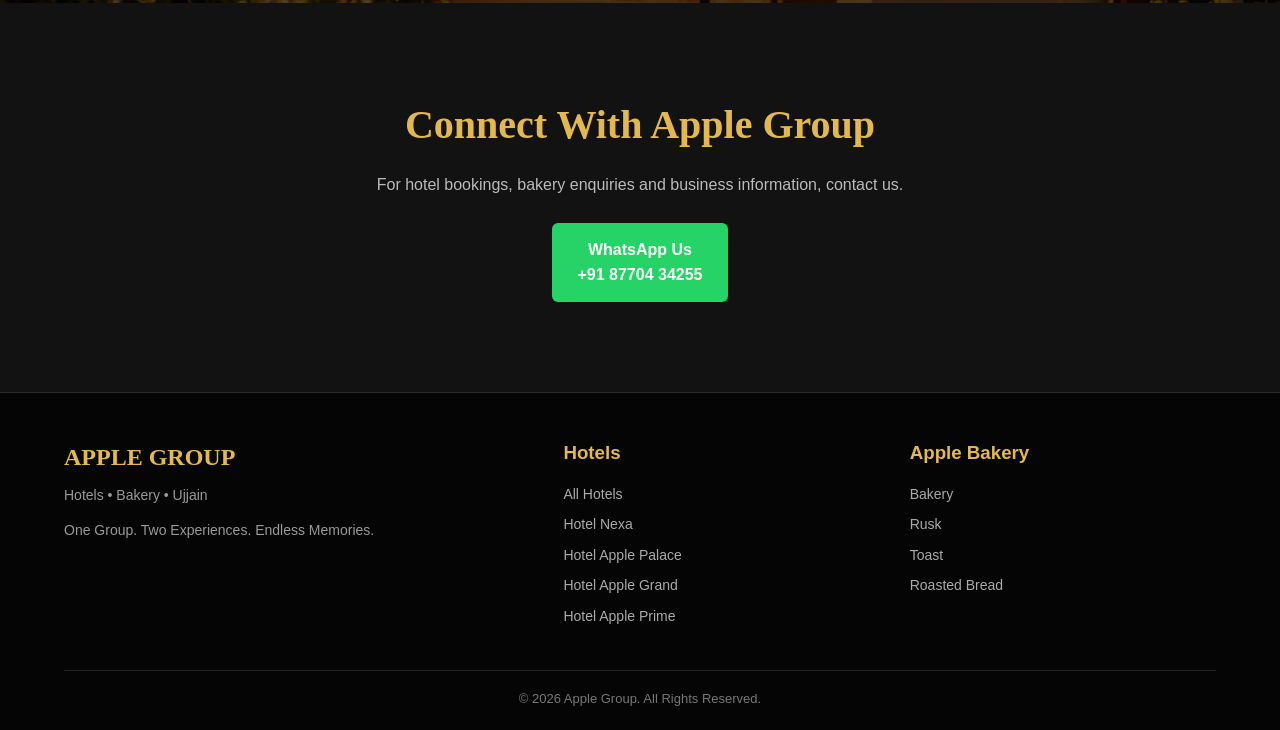
==== commit 6cc31b69: "Update index.html" ====
--- a/index.html
+++ b/index.html
@@ -1,6 +1,8 @@
 <!DOCTYPE html>
 <html lang="en">
+
 <head>
+
 <meta charset="UTF-8">
 
 <meta name="viewport"
@@ -9,7 +11,7 @@
 <title>Apple Group | Hotels & Bakery in Ujjain</title>
 
 <meta name="description"
-      content="Apple Group of Hotels and Apple Bakery in Ujjain. Luxury stays, fresh rusk, toast and roasted bread under one trusted name.">
+      content="Apple Group of Hotels and Apple Bakery in Ujjain. Luxury stays, fresh bakery products and warm hospitality under one trusted name.">
 
 <meta name="keywords"
       content="Apple Group Ujjain, Apple Group Hotels, Hotel Nexa Ujjain, Apple Bakery Ujjain, Rusk, Toast, Roasted Bread">
@@ -17,11 +19,12 @@
 <meta name="author"
       content="Apple Group">
 
+
 <style>
 
-/* =========================
+/* =====================================================
    GLOBAL
-========================= */
+===================================================== */
 
 * {
     margin: 0;
@@ -57,9 +60,9 @@
 }
 
 
-/* =========================
+/* =====================================================
    NAVBAR
-========================= */
+===================================================== */
 
 header {
     position: fixed;
@@ -67,16 +70,21 @@
     left: 0;
     width: 100%;
     z-index: 999;
-    background: rgba(5, 5, 5, 0.94);
+
+    background: rgba(5, 5, 5, 0.95);
+
     backdrop-filter: blur(10px);
+
     border-bottom: 1px solid rgba(212, 164, 61, 0.25);
 }
 
 .navbar {
     min-height: 82px;
+
     display: flex;
     align-items: center;
     justify-content: space-between;
+
     gap: 25px;
 }
 
@@ -89,6 +97,7 @@
 .logo-area img {
     width: 72px;
     height: 58px;
+
     object-fit: contain;
 }
 
@@ -98,26 +107,34 @@
 
 .logo-text h2 {
     color: #e5b94d;
-    font-family: Georgia, serif;
+
+    font-family: Georgia, "Times New Roman", serif;
+
     font-size: 23px;
+
     letter-spacing: 1px;
 }
 
 .logo-text span {
     font-size: 11px;
+
     color: #ddd;
+
     letter-spacing: 2px;
 }
 
 .nav-links {
     display: flex;
     align-items: center;
+
     gap: 28px;
 }
 
 .nav-links a {
     color: #eee;
+
     font-size: 15px;
+
     transition: 0.3s;
 }
 
@@ -127,59 +144,73 @@
 
 .book-btn {
     border: 1px solid #e5b94d;
+
     padding: 10px 18px;
+
     border-radius: 5px;
+
     color: #f3c85b !important;
 }
 
 .book-btn:hover {
     background: #e5b94d;
+
     color: #111 !important;
 }
 
 
-/* =========================
+/* =====================================================
    HERO
-========================= */
+===================================================== */
 
 .hero {
+
     min-height: 100vh;
+
     padding-top: 82px;
+
+    position: relative;
 
     background:
         linear-gradient(
             90deg,
-            rgba(0,0,0,0.28),
+            rgba(0,0,0,0.30),
             rgba(0,0,0,0.08),
-            rgba(0,0,0,0.18)
+            rgba(0,0,0,0.20)
         ),
         url("Hero-image-orignal.png");
 
     background-size: cover;
+
     background-position: center center;
+
     background-repeat: no-repeat;
 
-    position: relative;
-
     display: flex;
+
     align-items: center;
-    justify-content: center;
 }
 
 .hero-overlay {
+
     width: 100%;
+
     min-height: calc(100vh - 82px);
 
     display: flex;
+
     align-items: center;
-    justify-content: flex-start;
 }
 
 .hero-content {
+
     width: 48%;
-    max-width: 620px;
-    padding: 30px 20px;
+
+    max-width: 650px;
+
     margin-left: 5%;
+
+    padding: 30px;
 
     text-align: left;
 
@@ -188,19 +219,29 @@
 }
 
 .hero-small {
-    color: #f0c552;
+
+    color: #e8bd52;
+
     font-size: 15px;
+
     letter-spacing: 4px;
+
     text-transform: uppercase;
-    margin-bottom: 12px;
+
+    margin-bottom: 14px;
+
     font-weight: bold;
 }
 
 .hero h1 {
+
     font-family: Georgia, "Times New Roman", serif;
-    font-size: clamp(40px, 5vw, 68px);
+
+    font-size: clamp(45px, 6vw, 75px);
+
     line-height: 1.05;
-    margin-bottom: 18px;
+
+    margin-bottom: 20px;
 }
 
 .hero h1 span {
@@ -208,233 +249,344 @@
 }
 
 .hero p {
+
     font-size: 18px;
+
     color: #ffffff;
-    margin-bottom: 25px;
+
+    margin-bottom: 28px;
 }
 
 .hero-buttons {
+
     display: flex;
+
     justify-content: flex-start;
+
     flex-wrap: wrap;
+
     gap: 12px;
 }
 
 .btn {
+
     display: inline-block;
+
     padding: 13px 26px;
+
     border-radius: 5px;
+
     font-weight: bold;
+
     transition: 0.3s;
 }
 
 .btn-gold {
+
     background: #d9a934;
+
     color: #111;
 }
 
 .btn-gold:hover {
+
     background: #f0c75e;
+
     transform: translateY(-2px);
 }
 
 .btn-outline {
+
     border: 1px solid #e6ba4c;
+
     color: #fff;
+
     background: rgba(0,0,0,0.30);
 }
 
 .btn-outline:hover {
+
     background: #e6ba4c;
+
     color: #111;
 }
 
 
-/* =========================
-   SECTION COMMON
-========================= */
+/* =====================================================
+   COMMON SECTION
+===================================================== */
 
 section {
     padding: 90px 0;
 }
 
 .section-title {
+
     text-align: center;
+
     margin-bottom: 50px;
 }
 
 .section-title .small {
+
     color: #dcb34d;
+
     text-transform: uppercase;
+
     letter-spacing: 3px;
+
     font-size: 13px;
 }
 
 .section-title h2 {
+
     font-family: Georgia, serif;
+
     font-size: 42px;
+
     margin-top: 8px;
 }
 
 .section-title p {
+
     max-width: 700px;
+
     margin: 15px auto 0;
+
     color: #bbb;
 }
 
 
-/* =========================
+/* =====================================================
    ABOUT
-========================= */
+===================================================== */
 
 .about {
     background: #111;
 }
 
 .about-box {
+
     max-width: 900px;
+
     margin: auto;
+
     text-align: center;
 }
 
 .about-box p {
+
     color: #ccc;
+
     font-size: 17px;
+
     margin-bottom: 18px;
 }
 
 
-/* =========================
+/* =====================================================
    TWO EXPERIENCES
-========================= */
+===================================================== */
 
 .business-section {
+
     background: #090909;
 }
 
 .business-grid {
+
     display: grid;
+
     grid-template-columns: 1fr 1fr;
+
     gap: 25px;
 }
 
 .business-card {
+
     min-height: 500px;
+
     border-radius: 15px;
+
     overflow: hidden;
+
     position: relative;
+
     border: 1px solid rgba(224,177,65,0.5);
+
     background: #151515;
-}
+
+    display: flex;
+
+    align-items: stretch;
+}
+
+
+/* HOTEL CARD */
 
 .business-card.hotel {
+
     background:
         linear-gradient(
             90deg,
-            rgba(0,0,0,0.78),
-            rgba(0,0,0,0.28)
+            rgba(0,0,0,0.82),
+            rgba(0,0,0,0.35)
         ),
         url("Hotel_nexa.png") center/cover;
 }
 
+
+/* BAKERY CARD */
+
 .business-card.bakery {
+
     background:
         linear-gradient(
             90deg,
-            rgba(0,0,0,0.78),
-            rgba(0,0,0,0.28)
+            rgba(0,0,0,0.82),
+            rgba(0,0,0,0.35)
         ),
         url("Hero-image-orignal.png") center/cover;
 }
 
 .business-content {
+
     padding: 45px;
-    height: 100%;
+
+    width: 100%;
+
+    min-height: 500px;
+
     display: flex;
+
     flex-direction: column;
+
     justify-content: center;
-    max-width: 600px;
-}
+}
+
+
+/* APPLE LOGO */
 
 .business-content .logo-icon {
-    width: 85px;
-    height: 70px;
+
+    width: 90px;
+
+    height: 75px;
+
     object-fit: contain;
+
     margin-bottom: 18px;
-    filter: drop-shadow(0 3px 8px rgba(0,0,0,0.8));
+
+    filter:
+        drop-shadow(
+            0 3px 8px rgba(0,0,0,0.8)
+        );
 }
 
 .business-content h3 {
+
     color: #e6b94d;
+
     font-family: Georgia, serif;
+
     font-size: 31px;
+
     margin-bottom: 12px;
 }
 
 .business-content p {
+
     color: #eee;
-    margin-bottom: 20px;
+
     font-size: 16px;
+
+    margin-bottom: 22px;
+
+    max-width: 520px;
 }
 
 .product-list {
+
     display: flex;
+
     flex-wrap: wrap;
+
     gap: 10px;
+
     margin-bottom: 25px;
 }
 
 .product-list span {
+
     border: 1px solid rgba(231,188,75,0.7);
+
     padding: 8px 14px;
+
     border-radius: 30px;
+
     font-size: 13px;
+
     color: #f1ca66;
+
     background: rgba(0,0,0,0.25);
 }
 
 
-/* =========================
+/* =====================================================
    EXPERIENCE
-========================= */
+===================================================== */
 
 .experience {
+
     background: #080808;
 }
 
 .values-grid {
+
     display: grid;
+
     grid-template-columns: repeat(4, 1fr);
+
     gap: 20px;
 }
 
 .value {
+
     text-align: center;
+
     padding: 25px 15px;
 }
 
 .value-icon {
+
     font-size: 35px;
+
     margin-bottom: 12px;
 }
 
 .value h3 {
+
     color: #e5b94d;
+
     font-family: Georgia, serif;
+
     margin-bottom: 8px;
 }
 
 .value p {
+
     color: #aaa;
+
     font-size: 14px;
 }
 
 
-/* =========================
+/* =====================================================
    CTA
-========================= */
+===================================================== */
 
 .cta {
+
     background:
         linear-gradient(
             rgba(0,0,0,0.72),
@@ -446,110 +598,161 @@
 }
 
 .cta h2 {
+
     font-family: Georgia, serif;
+
     font-size: 45px;
+
     margin-bottom: 15px;
 }
 
 .cta p {
+
     color: #ddd;
+
     margin-bottom: 25px;
+
     font-size: 18px;
 }
 
-
-/* =========================
+.cta .hero-buttons {
+
+    justify-content: center;
+}
+
+
+/* =====================================================
    CONTACT
-========================= */
+===================================================== */
 
 .contact {
+
     background: #121212;
 }
 
 .contact-box {
+
     max-width: 800px;
+
     margin: auto;
+
     text-align: center;
 }
 
 .contact-box h2 {
+
     font-family: Georgia, serif;
+
     font-size: 40px;
+
     color: #e3b84c;
+
     margin-bottom: 15px;
 }
 
 .contact-box p {
+
     color: #bbb;
+
     margin-bottom: 25px;
 }
 
 .whatsapp {
+
     display: inline-block;
+
     background: #25D366;
+
     color: #fff;
+
     padding: 14px 25px;
+
     border-radius: 6px;
+
     font-weight: bold;
 }
 
 
-/* =========================
+/* =====================================================
    FOOTER
-========================= */
+===================================================== */
 
 footer {
+
     background: #050505;
+
     border-top: 1px solid #292929;
+
     padding: 45px 0 20px;
 }
 
 .footer-main {
+
     display: grid;
+
     grid-template-columns: 1.5fr 1fr 1fr;
+
     gap: 40px;
+
     margin-bottom: 35px;
 }
 
 .footer-brand h2 {
+
     color: #e4b94e;
+
     font-family: Georgia, serif;
+
     margin-bottom: 8px;
 }
 
 .footer-brand p {
+
     color: #999;
+
     font-size: 14px;
 }
 
 .footer-column h3 {
+
     color: #e4b94e;
+
     margin-bottom: 15px;
 }
 
 .footer-column a {
+
     display: block;
+
     color: #aaa;
+
     margin-bottom: 8px;
+
     font-size: 14px;
 }
 
 .footer-column a:hover {
+
     color: #e4b94e;
 }
 
 .copyright {
+
     border-top: 1px solid #222;
+
     padding-top: 18px;
+
     text-align: center;
+
     color: #777;
+
     font-size: 13px;
 }
 
 
-/* =========================
+/* =====================================================
    TABLET
-========================= */
+===================================================== */
 
 @media (max-width: 1000px) {
 
@@ -564,9 +767,9 @@
 }
 
 
-/* =========================
+/* =====================================================
    MOBILE
-========================= */
+===================================================== */
 
 @media (max-width: 750px) {
 
@@ -579,16 +782,21 @@
     }
 
     .logo-area img {
+
         width: 55px;
+
         height: 48px;
     }
 
     .logo-text h2 {
+
         font-size: 17px;
     }
 
     .logo-text span {
+
         font-size: 8px;
+
         letter-spacing: 1.5px;
     }
 
@@ -600,186 +808,248 @@
     /* MOBILE HERO */
 
     .hero {
+
         min-height: 100vh;
+
         height: 100vh;
 
         padding-top: 72px;
 
         background-size: cover;
+
         background-position: center center;
 
         align-items: flex-start;
     }
 
     .hero-overlay {
+
         min-height: calc(100vh - 72px);
+
         height: calc(100vh - 72px);
 
         display: block;
+
         position: relative;
     }
 
     .hero-content {
 
         width: 58%;
+
         max-width: 430px;
 
-        padding: 12px 8px;
+        padding: 15px 8px;
 
         margin-left: 4%;
+
         margin-top: 5%;
 
         text-align: left;
 
-        background: rgba(0,0,0,0.16);
+        background: rgba(0,0,0,0.12);
 
         border-radius: 8px;
-
-        text-shadow:
-            0 2px 8px rgba(0,0,0,0.95);
     }
 
     .hero-small {
+
+        font-size: 10px;
+
+        letter-spacing: 2px;
+
+        margin-bottom: 8px;
+    }
+
+    .hero h1 {
+
+        font-size: 30px;
+
+        line-height: 1.02;
+
+        margin-bottom: 10px;
+    }
+
+    .hero p {
+
+        font-size: 12px;
+
+        line-height: 1.4;
+
+        margin-bottom: 14px;
+    }
+
+    .hero-buttons {
+
+        flex-direction: column;
+
+        align-items: flex-start;
+
+        gap: 8px;
+    }
+
+    .hero-buttons .btn {
+
+        padding: 9px 13px;
+
+        font-size: 12px;
+    }
+
+
+    /* TWO EXPERIENCE */
+
+    .business-grid {
+
+        grid-template-columns: 1fr;
+
+        gap: 20px;
+    }
+
+    .business-card {
+
+        min-height: 460px;
+    }
+
+    .business-content {
+
+        min-height: 460px;
+
+        padding: 30px;
+    }
+
+    .business-content .logo-icon {
+
+        width: 75px;
+
+        height: 62px;
+
+        margin-bottom: 14px;
+    }
+
+    .business-content h3 {
+
+        font-size: 27px;
+    }
+
+    .business-content p {
+
+        font-size: 14px;
+    }
+
+
+    /* VALUES */
+
+    .values-grid {
+
+        grid-template-columns: 1fr 1fr;
+    }
+
+
+    /* FOOTER */
+
+    .footer-main {
+
+        grid-template-columns: 1fr;
+
+        gap: 25px;
+    }
+
+
+    /* SECTIONS */
+
+    .section-title h2 {
+
+        font-size: 34px;
+    }
+
+    .cta h2 {
+
+        font-size: 34px;
+    }
+
+}
+
+
+/* =====================================================
+   SMALL MOBILE
+===================================================== */
+
+@media (max-width: 420px) {
+
+    .hero-content {
+
+        width: 55%;
+
+        margin-left: 3%;
+
+        margin-top: 4%;
+    }
+
+    .hero-small {
+
+        font-size: 9px;
+
+        letter-spacing: 1.5px;
+    }
+
+    .hero h1 {
+
+        font-size: 25px;
+    }
+
+    .hero p {
+
         font-size: 11px;
-        letter-spacing: 2px;
-        margin-bottom: 8px;
-    }
-
-    .hero h1 {
-        font-size: 30px;
-        line-height: 1.02;
-        margin-bottom: 10px;
-    }
-
-    .hero p {
-        font-size: 12px;
-        line-height: 1.4;
-        margin-bottom: 13px;
-    }
-
-    .hero-buttons {
-        display: flex;
-        flex-direction: column;
-        align-items: flex-start;
-        gap: 8px;
     }
 
     .hero-buttons .btn {
-        padding: 9px 14px;
-        font-size: 12px;
-        width: auto;
-    }
-
-
-    /* BUSINESS CARDS */
-
-    .business-grid {
-        grid-template-columns: 1fr;
+
+        font-size: 11px;
+
+        padding: 8px 11px;
     }
 
     .business-card {
-        min-height: 480px;
+
+        min-height: 440px;
     }
 
     .business-content {
-        padding: 30px;
-    }
-
-    .business-content .logo-icon {
-        width: 75px;
-        height: 62px;
-        margin-bottom: 14px;
-    }
-
-    .business-content h3 {
-        font-size: 27px;
-    }
-
-    .business-content p {
-        font-size: 14px;
-    }
-
-
-    /* OTHER SECTIONS */
-
-    .footer-main {
-        grid-template-columns: 1fr;
-    }
-
-    .values-grid {
-        grid-template-columns: 1fr 1fr;
-    }
-
-    .section-title h2 {
-        font-size: 34px;
-    }
-
-    .cta h2 {
-        font-size: 34px;
-    }
-
-}
-
-
-/* =========================
-   SMALL MOBILE
-========================= */
-
-@media (max-width: 420px) {
-
-    .hero-content {
-        width: 54%;
-        margin-left: 3%;
-        margin-top: 4%;
-    }
-
-    .hero-small {
-        font-size: 9px;
-        letter-spacing: 1.5px;
-    }
-
-    .hero h1 {
-        font-size: 25px;
-    }
-
-    .hero p {
-        font-size: 11px;
-    }
-
-    .hero-buttons .btn {
-        font-size: 11px;
-        padding: 8px 11px;
-    }
-
-    .business-card {
-        min-height: 450px;
+
+        min-height: 440px;
     }
 
 }
 
 </style>
+
 </head>
 
 
 <body>
 
 
-<!-- =========================
-     NAVIGATION
-========================= -->
+<!-- =====================================================
+     HEADER
+===================================================== -->
 
 <header>
 
 <div class="container navbar">
 
-    <a href="index.html" class="logo-area">
-
-        <img src="Apple-logo.png"
-             alt="Apple Group Logo">
+
+    <a href="index.html"
+       class="logo-area">
+
+        <img
+            src="Apple-logo.png"
+            alt="Apple Group Logo">
 
         <div class="logo-text">
 
-            <h2>APPLE GROUP</h2>
+            <h2>
+                APPLE GROUP
+            </h2>
 
             <span>
                 HOTELS • BAKERY • UJJAIN
@@ -800,19 +1070,29 @@
             About
         </a>
 
+        <a href="hotels.html">
+            Our Hotels
+        </a>
+
         <a href="#experience">
             Experience
         </a>
 
+        <a href="apple-bakery.html">
+            Bakery
+        </a>
+
         <a href="#contact">
             Contact
         </a>
 
         <a
-          href="https://wa.me/918770434255"
-          class="book-btn"
-          target="_blank">
-          Book Now
+            href="https://wa.me/918770434255"
+            class="book-btn"
+            target="_blank">
+
+            Book Now
+
         </a>
 
     </nav>
@@ -823,48 +1103,68 @@
 
 
 
-<!-- =========================
+<!-- =====================================================
      HERO
-========================= -->
+===================================================== -->
 
 <section class="hero">
 
 <div class="hero-overlay">
 
     <div class="hero-content">
+
 
         <div class="hero-small">
             Apple Group • Ujjain
         </div>
 
+
         <h1>
+
             One Group.
+
             <br>
-            <span>Two Experiences.</span>
+
+            <span>
+                Two Experiences.
+            </span>
+
         </h1>
 
+
         <p>
+
             Luxury Stays. Fresh Bakes.
             <br>
             Warm Hospitality.
+
         </p>
 
+
         <div class="hero-buttons">
 
+
             <a
-              href="hotel-nexa.html"
-              class="btn btn-gold">
-              Explore Our Hotels
+                href="hotels.html"
+                class="btn btn-gold">
+
+                Explore Our Hotels
+
             </a>
 
+
             <a
-              href="apple-bakery.html"
-              class="btn btn-outline">
-              Explore Our Bakery
+                href="apple-bakery.html"
+                class="btn btn-outline">
+
+                Explore Our Bakery
+
             </a>
 
+
         </div>
 
+
     </div>
 
 </div>
@@ -873,13 +1173,15 @@
 
 
 
-<!-- =========================
+<!-- =====================================================
      ABOUT
-========================= -->
-
-<section id="about" class="about">
+===================================================== -->
+
+<section id="about"
+         class="about">
 
 <div class="container">
+
 
     <div class="section-title">
 
@@ -896,33 +1198,42 @@
 
     <div class="about-box">
 
+
         <p>
+
             Apple Group brings together premium hospitality
             and quality bakery products under one trusted name
             in Ujjain.
+
         </p>
 
+
         <p>
+
             From comfortable stays for travellers and families
             to delicious bakery favourites for everyday moments,
             our focus is simple — quality, service and trust.
+
         </p>
 
+
     </div>
 
+
 </div>
 
 </section>
 
 
 
-<!-- =========================
+<!-- =====================================================
      TWO EXPERIENCES
-========================= -->
+===================================================== -->
 
 <section class="business-section">
 
 <div class="container">
+
 
     <div class="section-title">
 
@@ -935,71 +1246,87 @@
         </h2>
 
         <p>
-            Hospitality for your stay. Bakery goodness for your day.
+            Hospitality for your stay.
+            Bakery goodness for your day.
         </p>
 
     </div>
 
 
+
     <div class="business-grid">
 
 
-        <!-- =====================
+        <!-- =================================================
              HOTEL CARD
-        ====================== -->
+        ================================================== -->
 
         <div class="business-card hotel">
 
             <div class="business-content">
 
+
                 <img
-                  src="Apple-logo.png"
-                  alt="Apple Group Logo"
-                  class="logo-icon">
+                    src="Apple-logo.png"
+                    alt="Apple Group Logo"
+                    class="logo-icon">
+
 
                 <h3>
                     Apple Group of Hotels
                 </h3>
 
+
                 <p>
+
                     Premium hotels in Ujjain offering
                     comfortable stays, quality service
-                    and convenient locations.
+                    and warm hospitality.
+
                 </p>
 
+
                 <a
-                  href="hotel-nexa.html"
-                  class="btn btn-gold">
-                  Explore Hotels
+                    href="hotels.html"
+                    class="btn btn-gold">
+
+                    Explore Hotels
+
                 </a>
 
+
             </div>
 
         </div>
 
 
 
-        <!-- =====================
+        <!-- =================================================
              BAKERY CARD
-        ====================== -->
+        ================================================== -->
 
         <div class="business-card bakery">
 
             <div class="business-content">
 
+
                 <img
-                  src="Apple-logo.png"
-                  alt="Apple Bakery Logo"
-                  class="logo-icon">
+                    src="Apple-logo.png"
+                    alt="Apple Bakery"
+                    class="logo-icon">
+
 
                 <h3>
                     Apple Bakery
                 </h3>
 
+
                 <p>
+
                     Quality bakery favourites made for
                     tea time, breakfast and everyday
                     moments.
+
                 </p>
 
 
@@ -1021,30 +1348,37 @@
 
 
                 <a
-                  href="apple-bakery.html"
-                  class="btn btn-gold">
-                  Explore Bakery
+                    href="apple-bakery.html"
+                    class="btn btn-gold">
+
+                    Explore Bakery
+
                 </a>
 
+
             </div>
 
         </div>
 
+
     </div>
 
+
 </div>
 
 </section>
 
 
 
-<!-- =========================
+<!-- =====================================================
      EXPERIENCE
-========================= -->
-
-<section id="experience" class="experience">
+===================================================== -->
+
+<section id="experience"
+         class="experience">
 
 <div class="container">
+
 
     <div class="section-title">
 
@@ -1059,6 +1393,7 @@
     </div>
 
 
+
     <div class="values-grid">
 
 
@@ -1073,8 +1408,10 @@
             </h3>
 
             <p>
+
                 Built on trust and driven
                 by a passion for excellence.
+
             </p>
 
         </div>
@@ -1092,8 +1429,10 @@
             </h3>
 
             <p>
+
                 Proudly serving guests and
                 communities in Ujjain.
+
             </p>
 
         </div>
@@ -1111,8 +1450,10 @@
             </h3>
 
             <p>
+
                 Quality hospitality and
                 quality bakery products.
+
             </p>
 
         </div>
@@ -1130,8 +1471,10 @@
             </h3>
 
             <p>
+
                 Creating memorable experiences
                 for every guest and customer.
+
             </p>
 
         </div>
@@ -1139,182 +1482,232 @@
 
     </div>
 
+
 </div>
 
 </section>
 
 
 
-<!-- =========================
+<!-- =====================================================
      CTA
-========================= -->
+===================================================== -->
 
 <section class="cta">
 
 <div class="container">
+
 
     <h2>
         One Group. Two Experiences.
     </h2>
 
+
     <p>
         Luxury stays, fresh bakes and warm hospitality.
     </p>
 
+
     <div class="hero-buttons">
 
+
         <a
-          href="hotel-nexa.html"
-          class="btn btn-gold">
-          Explore Hotels
+            href="hotels.html"
+            class="btn btn-gold">
+
+            Explore Hotels
+
         </a>
 
+
         <a
-          href="apple-bakery.html"
-          class="btn btn-outline">
-          Visit Bakery
+            href="apple-bakery.html"
+            class="btn btn-outline">
+
+            Visit Bakery
+
         </a>
 
+
     </div>
 
+
 </div>
 
 </section>
 
 
 
-<!-- =========================
+<!-- =====================================================
      CONTACT
-========================= -->
-
-<section id="contact" class="contact">
+===================================================== -->
+
+<section id="contact"
+         class="contact">
 
 <div class="container">
 
+
     <div class="contact-box">
+
 
         <h2>
             Connect With Apple Group
         </h2>
 
+
         <p>
+
             For hotel bookings, bakery enquiries
             and business information, contact us.
+
         </p>
 
+
         <a
-          href="https://wa.me/918770434255"
-          target="_blank"
-          class="whatsapp">
-
-          WhatsApp Us
-          <br>
-          +91 87704 34255
+            href="https://wa.me/918770434255"
+            target="_blank"
+            class="whatsapp">
+
+            WhatsApp Us
+
+            <br>
+
+            +91 87704 34255
 
         </a>
 
+
     </div>
 
+
 </div>
 
 </section>
 
 
 
-<!-- =========================
+<!-- =====================================================
      FOOTER
-========================= -->
+===================================================== -->
 
 <footer>
 
 <div class="container">
 
+
     <div class="footer-main">
 
 
         <div class="footer-brand">
+
 
             <h2>
                 APPLE GROUP
             </h2>
 
+
             <p>
                 Hotels • Bakery • Ujjain
             </p>
 
+
             <p style="margin-top:12px;">
+
                 One Group. Two Experiences.
                 Endless Memories.
+
             </p>
 
+
         </div>
 
 
 
         <div class="footer-column">
+
 
             <h3>
                 Hotels
             </h3>
 
+
+            <a href="hotels.html">
+                All Hotels
+            </a>
+
+
             <a href="hotel-nexa.html">
                 Hotel Nexa
             </a>
 
+
             <a href="hotel-apple-palace.html">
                 Hotel Apple Palace
             </a>
 
+
             <a href="hotel-apple-grand.html">
                 Hotel Apple Grand
             </a>
 
+
             <a href="hotel-apple-prime.html">
                 Hotel Apple Prime
             </a>
 
+
         </div>
 
 
 
         <div class="footer-column">
+
 
             <h3>
                 Apple Bakery
             </h3>
 
+
             <a href="apple-bakery.html">
                 Bakery
             </a>
 
+
             <a href="apple-bakery.html">
                 Rusk
             </a>
 
+
             <a href="apple-bakery.html">
                 Toast
             </a>
 
+
             <a href="apple-bakery.html">
                 Roasted Bread
             </a>
 
+
         </div>
 
 
     </div>
 
 
+
     <div class="copyright">
 
         © 2026 Apple Group. All Rights Reserved.
 
     </div>
 
+
 </div>
 
 </footer>
 
 
 </body>
+
 </html>
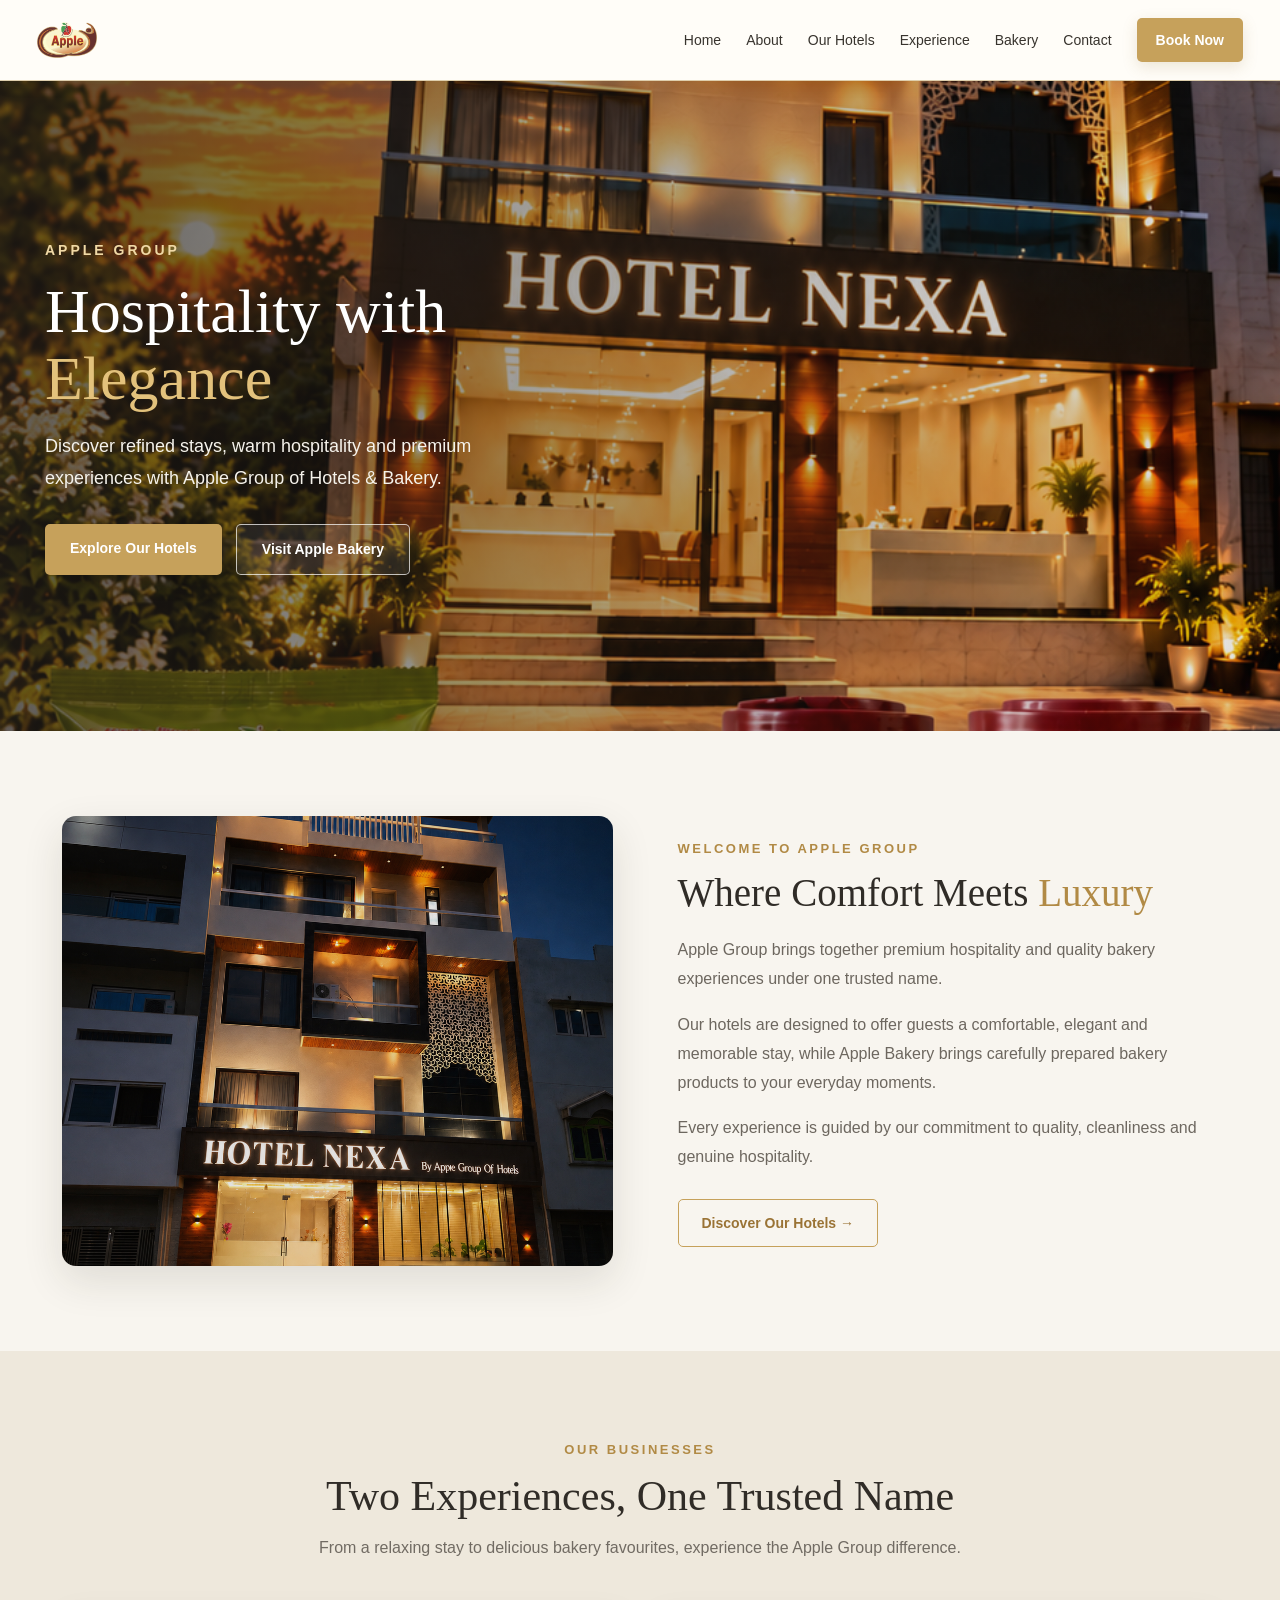
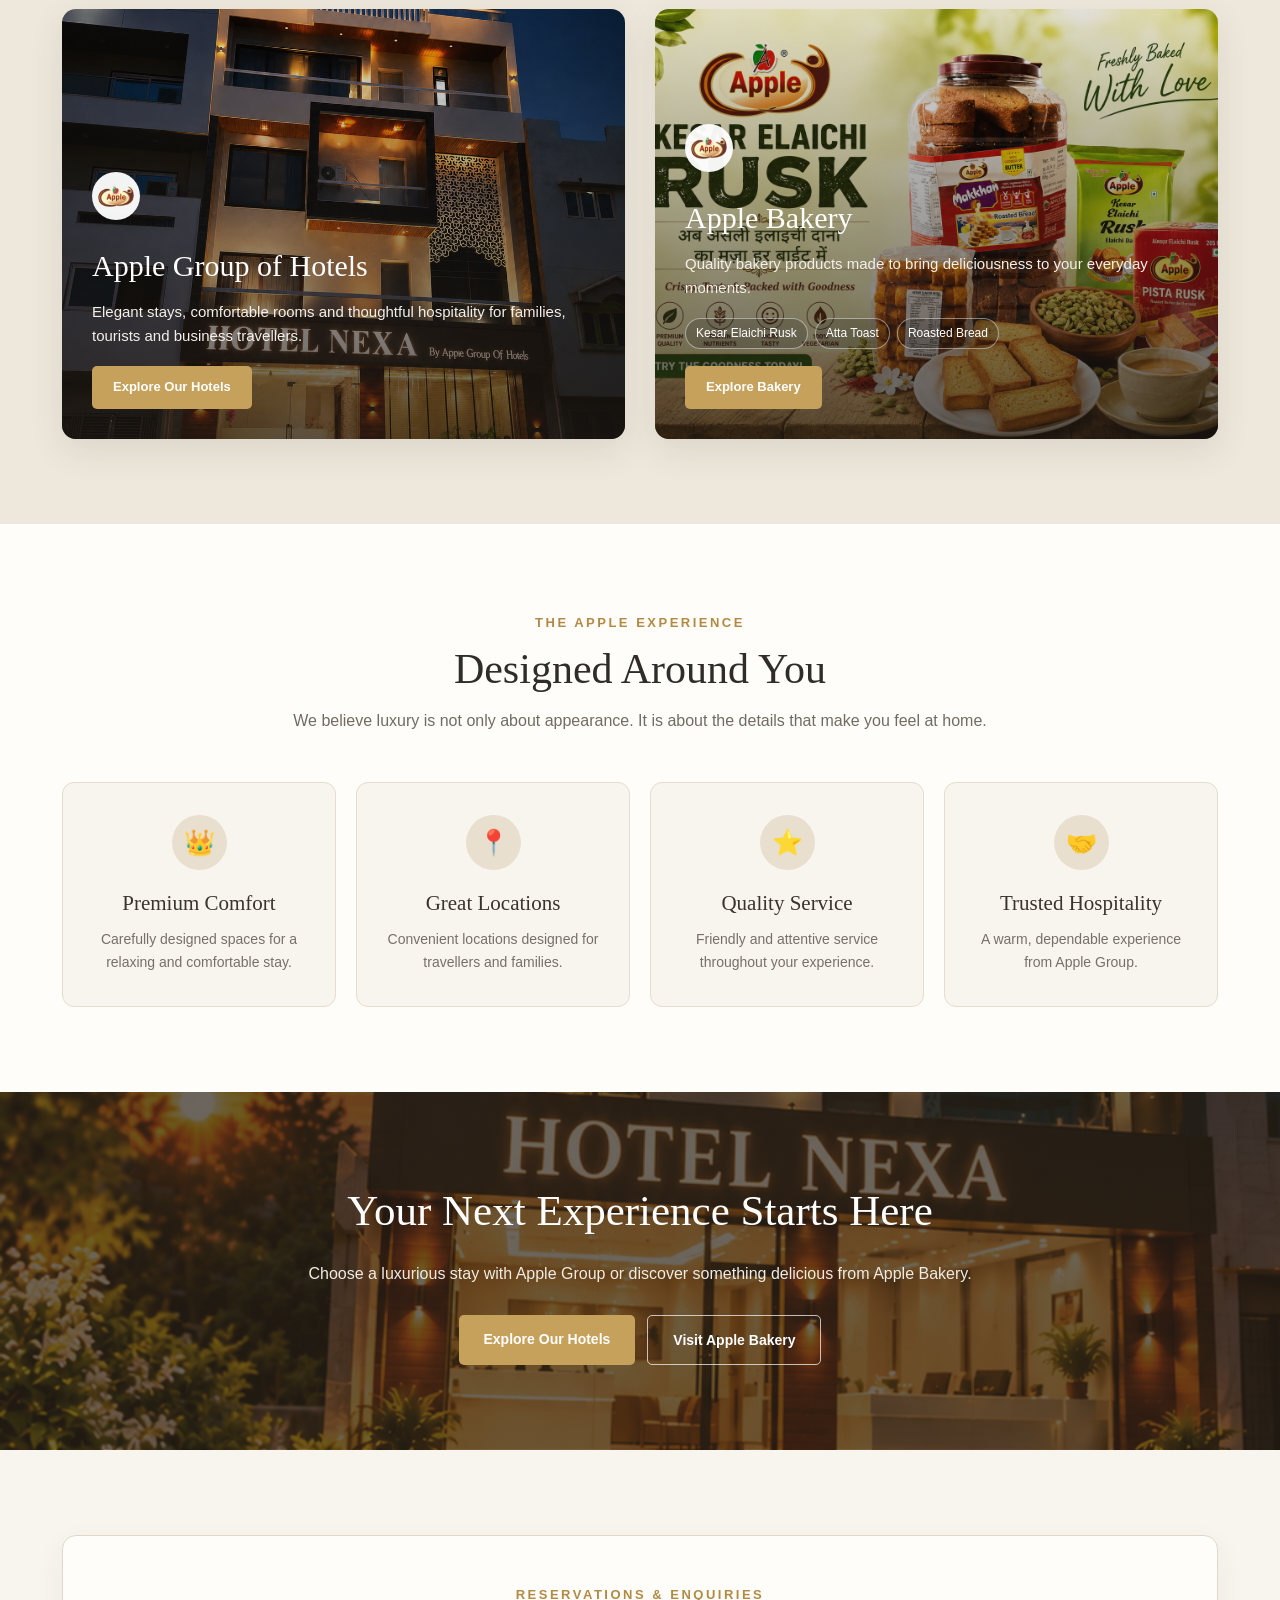
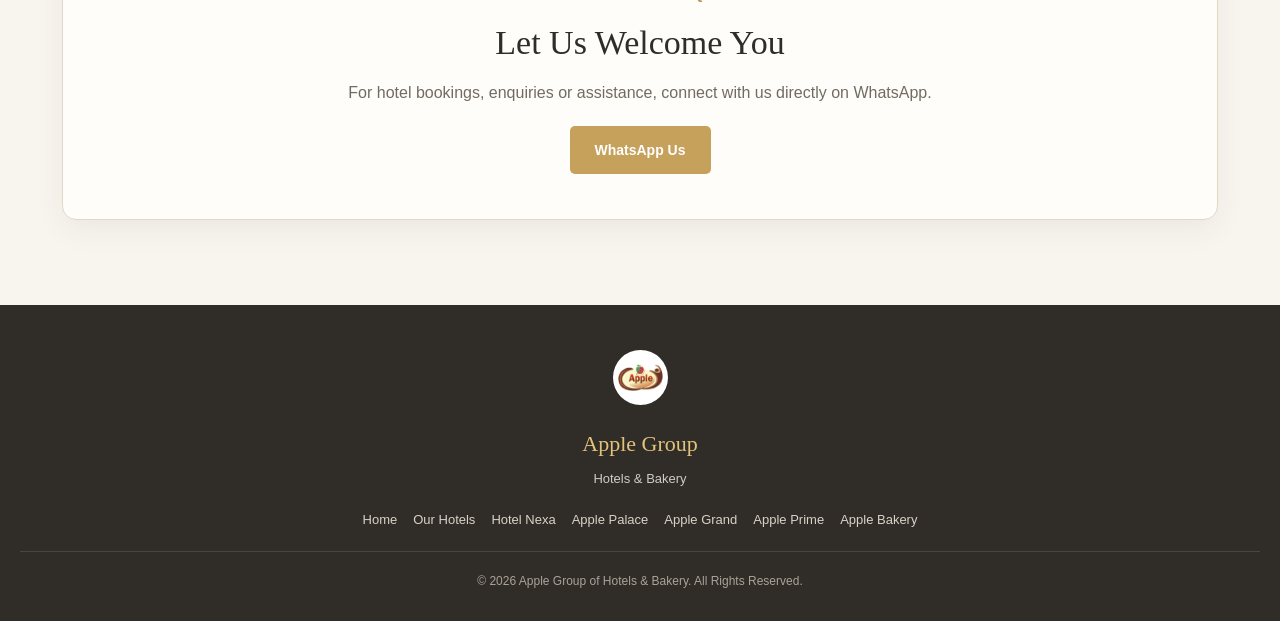
==== commit 9dd348b8: "Update index.html" ====
--- a/index.html
+++ b/index.html
@@ -1,1713 +1,1742 @@
 <!DOCTYPE html>
 <html lang="en">
-
 <head>
-
-<meta charset="UTF-8">
-
-<meta name="viewport"
-      content="width=device-width, initial-scale=1.0">
-
-<title>Apple Group | Hotels & Bakery in Ujjain</title>
-
-<meta name="description"
-      content="Apple Group of Hotels and Apple Bakery in Ujjain. Luxury stays, fresh bakery products and warm hospitality under one trusted name.">
-
-<meta name="keywords"
-      content="Apple Group Ujjain, Apple Group Hotels, Hotel Nexa Ujjain, Apple Bakery Ujjain, Rusk, Toast, Roasted Bread">
-
-<meta name="author"
-      content="Apple Group">
-
-
-<style>
-
-/* =====================================================
-   GLOBAL
-===================================================== */
-
-* {
-    margin: 0;
-    padding: 0;
-    box-sizing: border-box;
-}
-
-html {
-    scroll-behavior: smooth;
-}
-
-body {
-    font-family: Arial, Helvetica, sans-serif;
-    background: #0b0b0b;
-    color: #ffffff;
-    line-height: 1.6;
-}
-
-a {
-    text-decoration: none;
-    color: inherit;
-}
-
-img {
-    max-width: 100%;
-    display: block;
-}
-
-.container {
-    width: 90%;
-    max-width: 1250px;
-    margin: auto;
-}
-
-
-/* =====================================================
-   NAVBAR
-===================================================== */
-
-header {
-    position: fixed;
-    top: 0;
-    left: 0;
-    width: 100%;
-    z-index: 999;
-
-    background: rgba(5, 5, 5, 0.95);
-
-    backdrop-filter: blur(10px);
-
-    border-bottom: 1px solid rgba(212, 164, 61, 0.25);
-}
-
-.navbar {
-    min-height: 82px;
-
-    display: flex;
-    align-items: center;
-    justify-content: space-between;
-
-    gap: 25px;
-}
-
-.logo-area {
-    display: flex;
-    align-items: center;
-    gap: 12px;
-}
-
-.logo-area img {
-    width: 72px;
-    height: 58px;
-
-    object-fit: contain;
-}
-
-.logo-text {
-    line-height: 1.1;
-}
-
-.logo-text h2 {
-    color: #e5b94d;
-
-    font-family: Georgia, "Times New Roman", serif;
-
-    font-size: 23px;
-
-    letter-spacing: 1px;
-}
-
-.logo-text span {
-    font-size: 11px;
-
-    color: #ddd;
-
-    letter-spacing: 2px;
-}
-
-.nav-links {
-    display: flex;
-    align-items: center;
-
-    gap: 28px;
-}
-
-.nav-links a {
-    color: #eee;
-
-    font-size: 15px;
-
-    transition: 0.3s;
-}
-
-.nav-links a:hover {
-    color: #e5b94d;
-}
-
-.book-btn {
-    border: 1px solid #e5b94d;
-
-    padding: 10px 18px;
-
-    border-radius: 5px;
-
-    color: #f3c85b !important;
-}
-
-.book-btn:hover {
-    background: #e5b94d;
-
-    color: #111 !important;
-}
-
-
-/* =====================================================
-   HERO
-===================================================== */
-
-.hero {
-
-    min-height: 100vh;
-
-    padding-top: 82px;
-
-    position: relative;
-
-    background:
+  <meta charset="UTF-8">
+  <meta name="viewport" content="width=device-width, initial-scale=1.0">
+
+  <title>Apple Group of Hotels & Bakery</title>
+
+  <meta
+    name="description"
+    content="Apple Group of Hotels & Bakery - Luxury hospitality and premium bakery products."
+  >
+
+  <style>
+
+    /* =====================================================
+       GLOBAL
+    ===================================================== */
+
+    * {
+      margin: 0;
+      padding: 0;
+      box-sizing: border-box;
+    }
+
+    html {
+      scroll-behavior: smooth;
+    }
+
+    body {
+      font-family: Arial, Helvetica, sans-serif;
+      background: #f8f5ef;
+      color: #292725;
+      line-height: 1.6;
+    }
+
+    img {
+      max-width: 100%;
+    }
+
+    a {
+      text-decoration: none;
+    }
+
+
+    /* =====================================================
+       HEADER
+    ===================================================== */
+
+    header {
+      position: sticky;
+      top: 0;
+      z-index: 1000;
+
+      width: 100%;
+
+      background: rgba(255, 253, 248, 0.97);
+      border-bottom: 1px solid #dfcfad;
+
+      box-shadow: 0 3px 18px rgba(55, 45, 30, 0.06);
+    }
+
+    .navbar {
+      max-width: 1250px;
+      margin: auto;
+
+      min-height: 78px;
+      padding: 10px 22px;
+
+      display: flex;
+      align-items: center;
+      justify-content: space-between;
+
+      gap: 20px;
+    }
+
+    .logo {
+      display: flex;
+      align-items: center;
+    }
+
+    .logo img {
+      width: 60px;
+      height: 60px;
+      object-fit: contain;
+    }
+
+    nav {
+      display: flex;
+      align-items: center;
+      gap: 25px;
+    }
+
+    nav a {
+      color: #38342e;
+      font-size: 14px;
+      font-weight: 500;
+
+      transition: 0.3s ease;
+    }
+
+    nav a:hover {
+      color: #b18a45;
+    }
+
+    .book-btn {
+      background: #c6a15b;
+      color: #fff !important;
+
+      padding: 11px 19px;
+
+      border-radius: 5px;
+
+      font-weight: 600;
+
+      box-shadow: 0 5px 15px rgba(151, 117, 53, 0.18);
+    }
+
+    .book-btn:hover {
+      background: #a9823d;
+      color: #fff !important;
+    }
+
+
+    /* =====================================================
+       HERO
+    ===================================================== */
+
+    .hero {
+      position: relative;
+
+      min-height: 650px;
+
+      background-image:
         linear-gradient(
-            90deg,
-            rgba(0,0,0,0.30),
-            rgba(0,0,0,0.08),
-            rgba(0,0,0,0.20)
+          90deg,
+          rgba(35, 30, 24, 0.72) 0%,
+          rgba(35, 30, 24, 0.40) 45%,
+          rgba(35, 30, 24, 0.10) 100%
         ),
         url("Hero-image-orignal.png");
 
-    background-size: cover;
-
-    background-position: center center;
-
-    background-repeat: no-repeat;
-
-    display: flex;
-
-    align-items: center;
-}
-
-.hero-overlay {
-
-    width: 100%;
-
-    min-height: calc(100vh - 82px);
-
-    display: flex;
-
-    align-items: center;
-}
-
-.hero-content {
-
-    width: 48%;
-
-    max-width: 650px;
-
-    margin-left: 5%;
-
-    padding: 30px;
-
-    text-align: left;
-
-    text-shadow:
-        0 3px 10px rgba(0,0,0,0.95);
-}
-
-.hero-small {
-
-    color: #e8bd52;
-
-    font-size: 15px;
-
-    letter-spacing: 4px;
-
-    text-transform: uppercase;
-
-    margin-bottom: 14px;
-
-    font-weight: bold;
-}
-
-.hero h1 {
-
-    font-family: Georgia, "Times New Roman", serif;
-
-    font-size: clamp(45px, 6vw, 75px);
-
-    line-height: 1.05;
-
-    margin-bottom: 20px;
-}
-
-.hero h1 span {
-    color: #e8bd52;
-}
-
-.hero p {
-
-    font-size: 18px;
-
-    color: #ffffff;
-
-    margin-bottom: 28px;
-}
-
-.hero-buttons {
-
-    display: flex;
-
-    justify-content: flex-start;
-
-    flex-wrap: wrap;
-
-    gap: 12px;
-}
-
-.btn {
-
-    display: inline-block;
-
-    padding: 13px 26px;
-
-    border-radius: 5px;
-
-    font-weight: bold;
-
-    transition: 0.3s;
-}
-
-.btn-gold {
-
-    background: #d9a934;
-
-    color: #111;
-}
-
-.btn-gold:hover {
-
-    background: #f0c75e;
-
-    transform: translateY(-2px);
-}
-
-.btn-outline {
-
-    border: 1px solid #e6ba4c;
-
-    color: #fff;
-
-    background: rgba(0,0,0,0.30);
-}
-
-.btn-outline:hover {
-
-    background: #e6ba4c;
-
-    color: #111;
-}
-
-
-/* =====================================================
-   COMMON SECTION
-===================================================== */
-
-section {
-    padding: 90px 0;
-}
-
-.section-title {
-
-    text-align: center;
-
-    margin-bottom: 50px;
-}
-
-.section-title .small {
-
-    color: #dcb34d;
-
-    text-transform: uppercase;
-
-    letter-spacing: 3px;
-
-    font-size: 13px;
-}
-
-.section-title h2 {
-
-    font-family: Georgia, serif;
-
-    font-size: 42px;
-
-    margin-top: 8px;
-}
-
-.section-title p {
-
-    max-width: 700px;
-
-    margin: 15px auto 0;
-
-    color: #bbb;
-}
-
-
-/* =====================================================
-   ABOUT
-===================================================== */
-
-.about {
-    background: #111;
-}
-
-.about-box {
-
-    max-width: 900px;
-
-    margin: auto;
-
-    text-align: center;
-}
-
-.about-box p {
-
-    color: #ccc;
-
-    font-size: 17px;
-
-    margin-bottom: 18px;
-}
-
-
-/* =====================================================
-   TWO EXPERIENCES
-===================================================== */
-
-.business-section {
-
-    background: #090909;
-}
-
-.business-grid {
-
-    display: grid;
-
-    grid-template-columns: 1fr 1fr;
-
-    gap: 25px;
-}
-
-.business-card {
-
-    min-height: 500px;
-
-    border-radius: 15px;
-
-    overflow: hidden;
-
-    position: relative;
-
-    border: 1px solid rgba(224,177,65,0.5);
-
-    background: #151515;
-
-    display: flex;
-
-    align-items: stretch;
-}
-
-
-/* HOTEL CARD */
-
-.business-card.hotel {
-
-    background:
+      background-size: cover;
+      background-position: center;
+
+      display: flex;
+      align-items: center;
+    }
+
+    .hero-content {
+      width: 100%;
+      max-width: 1250px;
+
+      margin: auto;
+      padding: 60px 30px;
+
+      color: #fff;
+    }
+
+    .hero-content-inner {
+      max-width: 560px;
+    }
+
+    .hero-small {
+      display: inline-block;
+
+      margin-bottom: 16px;
+
+      color: #f0d9a6;
+
+      font-size: 14px;
+      font-weight: 600;
+
+      letter-spacing: 3px;
+      text-transform: uppercase;
+    }
+
+    .hero h1 {
+      font-family: Georgia, "Times New Roman", serif;
+
+      font-size: 62px;
+      line-height: 1.08;
+
+      margin-bottom: 20px;
+
+      color: #fff;
+      font-weight: 500;
+    }
+
+    .hero h1 span {
+      color: #e3c27c;
+    }
+
+    .hero p {
+      max-width: 510px;
+
+      font-size: 18px;
+      line-height: 1.75;
+
+      color: #f5f2eb;
+
+      margin-bottom: 30px;
+    }
+
+    .hero-buttons {
+      display: flex;
+      flex-wrap: wrap;
+      gap: 14px;
+    }
+
+    .hero-btn {
+      display: inline-block;
+
+      padding: 13px 25px;
+
+      border-radius: 5px;
+
+      font-size: 14px;
+      font-weight: 600;
+
+      transition: 0.3s ease;
+    }
+
+    .hero-btn-primary {
+      background: #c6a15b;
+      color: #fff;
+
+      box-shadow: 0 7px 20px rgba(0, 0, 0, 0.18);
+    }
+
+    .hero-btn-primary:hover {
+      background: #aa843f;
+      transform: translateY(-2px);
+    }
+
+    .hero-btn-secondary {
+      border: 1px solid rgba(255, 255, 255, 0.7);
+      color: #fff;
+      background: rgba(255, 255, 255, 0.08);
+    }
+
+    .hero-btn-secondary:hover {
+      background: #fff;
+      color: #292725;
+    }
+
+
+    /* =====================================================
+       COMMON SECTION
+    ===================================================== */
+
+    section {
+      scroll-margin-top: 85px;
+    }
+
+    .section {
+      max-width: 1200px;
+      margin: auto;
+
+      padding: 85px 22px;
+    }
+
+    .section-heading {
+      text-align: center;
+
+      max-width: 750px;
+
+      margin: 0 auto 48px;
+    }
+
+    .section-label {
+      display: inline-block;
+
+      margin-bottom: 10px;
+
+      color: #b18a45;
+
+      font-size: 13px;
+      font-weight: 700;
+
+      letter-spacing: 2.5px;
+      text-transform: uppercase;
+    }
+
+    .section-heading h2 {
+      font-family: Georgia, "Times New Roman", serif;
+
+      font-size: 42px;
+      line-height: 1.2;
+
+      color: #302c27;
+
+      font-weight: 500;
+
+      margin-bottom: 14px;
+    }
+
+    .section-heading p {
+      color: #716b63;
+      font-size: 16px;
+    }
+
+
+    /* =====================================================
+       ABOUT
+    ===================================================== */
+
+    .about-section {
+      background: #f8f5ef;
+    }
+
+    .about-grid {
+      display: grid;
+
+      grid-template-columns: 1fr 1fr;
+
+      gap: 55px;
+
+      align-items: center;
+    }
+
+    .about-image {
+      min-height: 450px;
+
+      border-radius: 14px;
+
+      overflow: hidden;
+
+      background-image:
         linear-gradient(
-            90deg,
-            rgba(0,0,0,0.82),
-            rgba(0,0,0,0.35)
+          rgba(30, 25, 20, 0.12),
+          rgba(30, 25, 20, 0.12)
         ),
-        url("Hotel_nexa.png") center/cover;
-}
-
-
-/* BAKERY CARD */
-
-.business-card.bakery {
-
-    background:
+        url("Hotel_nexa.png");
+
+      background-size: cover;
+      background-position: center;
+
+      box-shadow: 0 15px 40px rgba(45, 38, 27, 0.12);
+    }
+
+    .about-content {
+      padding: 10px;
+    }
+
+    .about-content h2 {
+      font-family: Georgia, "Times New Roman", serif;
+
+      font-size: 39px;
+      line-height: 1.2;
+
+      font-weight: 500;
+
+      color: #302c27;
+
+      margin-bottom: 20px;
+    }
+
+    .about-content h2 span {
+      color: #b18a45;
+    }
+
+    .about-content p {
+      color: #6d675f;
+
+      font-size: 16px;
+      line-height: 1.8;
+
+      margin-bottom: 17px;
+    }
+
+    .about-btn {
+      display: inline-block;
+
+      margin-top: 10px;
+
+      padding: 12px 23px;
+
+      border: 1px solid #c6a15b;
+      border-radius: 5px;
+
+      color: #9a7335;
+
+      font-size: 14px;
+      font-weight: 600;
+
+      transition: 0.3s ease;
+    }
+
+    .about-btn:hover {
+      background: #c6a15b;
+      color: #fff;
+    }
+
+
+    /* =====================================================
+       TWO EXPERIENCES
+    ===================================================== */
+
+    .experiences-section {
+      background: #eee8dc;
+    }
+
+    .experience-grid {
+      display: grid;
+
+      grid-template-columns: repeat(2, 1fr);
+
+      gap: 30px;
+    }
+
+    .experience-card {
+      position: relative;
+
+      min-height: 430px;
+
+      border-radius: 14px;
+
+      overflow: hidden;
+
+      background: #fff;
+
+      box-shadow: 0 12px 35px rgba(55, 45, 30, 0.10);
+
+      transition: 0.35s ease;
+    }
+
+    .experience-card:hover {
+      transform: translateY(-6px);
+
+      box-shadow: 0 20px 45px rgba(55, 45, 30, 0.15);
+    }
+
+    .experience-image {
+      position: absolute;
+
+      inset: 0;
+
+      background-size: cover;
+      background-position: center;
+    }
+
+    .hotel-experience {
+      background-image:
         linear-gradient(
-            90deg,
-            rgba(0,0,0,0.82),
-            rgba(0,0,0,0.35)
+          rgba(30, 25, 20, 0.12),
+          rgba(30, 25, 20, 0.72)
         ),
-        url("Hero-image-orignal.png") center/cover;
-}
-
-.business-content {
-
-    padding: 45px;
-
-    width: 100%;
-
-    min-height: 500px;
-
-    display: flex;
-
-    flex-direction: column;
-
-    justify-content: center;
-}
-
-
-/* APPLE LOGO */
-
-.business-content .logo-icon {
-
-    width: 90px;
-
-    height: 75px;
-
-    object-fit: contain;
-
-    margin-bottom: 18px;
-
-    filter:
-        drop-shadow(
-            0 3px 8px rgba(0,0,0,0.8)
-        );
-}
-
-.business-content h3 {
-
-    color: #e6b94d;
-
-    font-family: Georgia, serif;
-
-    font-size: 31px;
-
-    margin-bottom: 12px;
-}
-
-.business-content p {
-
-    color: #eee;
-
-    font-size: 16px;
-
-    margin-bottom: 22px;
-
-    max-width: 520px;
-}
-
-.product-list {
-
-    display: flex;
-
-    flex-wrap: wrap;
-
-    gap: 10px;
-
-    margin-bottom: 25px;
-}
-
-.product-list span {
-
-    border: 1px solid rgba(231,188,75,0.7);
-
-    padding: 8px 14px;
-
-    border-radius: 30px;
-
-    font-size: 13px;
-
-    color: #f1ca66;
-
-    background: rgba(0,0,0,0.25);
-}
-
-
-/* =====================================================
-   EXPERIENCE
-===================================================== */
-
-.experience {
-
-    background: #080808;
-}
-
-.values-grid {
-
-    display: grid;
-
-    grid-template-columns: repeat(4, 1fr);
-
-    gap: 20px;
-}
-
-.value {
-
-    text-align: center;
-
-    padding: 25px 15px;
-}
-
-.value-icon {
-
-    font-size: 35px;
-
-    margin-bottom: 12px;
-}
-
-.value h3 {
-
-    color: #e5b94d;
-
-    font-family: Georgia, serif;
-
-    margin-bottom: 8px;
-}
-
-.value p {
-
-    color: #aaa;
-
-    font-size: 14px;
-}
-
-
-/* =====================================================
-   CTA
-===================================================== */
-
-.cta {
-
-    background:
+        url("Hotel_nexa.png");
+    }
+
+    .bakery-experience {
+      background-image:
         linear-gradient(
-            rgba(0,0,0,0.72),
-            rgba(0,0,0,0.72)
+          rgba(30, 25, 20, 0.12),
+          rgba(30, 25, 20, 0.72)
         ),
-        url("Hero-image-orignal.png") center/cover;
-
-    text-align: center;
-}
-
-.cta h2 {
-
-    font-family: Georgia, serif;
-
-    font-size: 45px;
-
-    margin-bottom: 15px;
-}
-
-.cta p {
-
-    color: #ddd;
-
-    margin-bottom: 25px;
-
-    font-size: 18px;
-}
-
-.cta .hero-buttons {
-
-    justify-content: center;
-}
-
-
-/* =====================================================
-   CONTACT
-===================================================== */
-
-.contact {
-
-    background: #121212;
-}
-
-.contact-box {
-
-    max-width: 800px;
-
-    margin: auto;
-
-    text-align: center;
-}
-
-.contact-box h2 {
-
-    font-family: Georgia, serif;
-
-    font-size: 40px;
-
-    color: #e3b84c;
-
-    margin-bottom: 15px;
-}
-
-.contact-box p {
-
-    color: #bbb;
-
-    margin-bottom: 25px;
-}
-
-.whatsapp {
-
-    display: inline-block;
-
-    background: #25D366;
-
-    color: #fff;
-
-    padding: 14px 25px;
-
-    border-radius: 6px;
-
-    font-weight: bold;
-}
-
-
-/* =====================================================
-   FOOTER
-===================================================== */
-
-footer {
-
-    background: #050505;
-
-    border-top: 1px solid #292929;
-
-    padding: 45px 0 20px;
-}
-
-.footer-main {
-
-    display: grid;
-
-    grid-template-columns: 1.5fr 1fr 1fr;
-
-    gap: 40px;
-
-    margin-bottom: 35px;
-}
-
-.footer-brand h2 {
-
-    color: #e4b94e;
-
-    font-family: Georgia, serif;
-
-    margin-bottom: 8px;
-}
-
-.footer-brand p {
-
-    color: #999;
-
-    font-size: 14px;
-}
-
-.footer-column h3 {
-
-    color: #e4b94e;
-
-    margin-bottom: 15px;
-}
-
-.footer-column a {
-
-    display: block;
-
-    color: #aaa;
-
-    margin-bottom: 8px;
-
-    font-size: 14px;
-}
-
-.footer-column a:hover {
-
-    color: #e4b94e;
-}
-
-.copyright {
-
-    border-top: 1px solid #222;
-
-    padding-top: 18px;
-
-    text-align: center;
-
-    color: #777;
-
-    font-size: 13px;
-}
-
-
-/* =====================================================
-   TABLET
-===================================================== */
-
-@media (max-width: 1000px) {
-
-    .nav-links {
+        url("Apple-bakery-hero.png");
+    }
+
+    .experience-content {
+      position: absolute;
+
+      left: 0;
+      right: 0;
+      bottom: 0;
+
+      padding: 30px;
+
+      color: #fff;
+    }
+
+    .logo-icon {
+      width: 48px;
+      height: 48px;
+
+      object-fit: contain;
+
+      background: rgba(255, 255, 255, 0.95);
+
+      border-radius: 50%;
+
+      padding: 6px;
+
+      margin-bottom: 14px;
+    }
+
+    .experience-content h3 {
+      font-family: Georgia, "Times New Roman", serif;
+
+      font-size: 30px;
+      font-weight: 500;
+
+      margin-bottom: 10px;
+    }
+
+    .experience-content p {
+      font-size: 15px;
+
+      color: #f4f0e9;
+
+      margin-bottom: 18px;
+    }
+
+    .experience-btn {
+      display: inline-block;
+
+      padding: 11px 21px;
+
+      background: #c6a15b;
+
+      color: #fff;
+
+      border-radius: 5px;
+
+      font-size: 13px;
+      font-weight: 600;
+    }
+
+    .experience-btn:hover {
+      background: #fff;
+      color: #302c27;
+    }
+
+    .product-pills {
+      display: flex;
+
+      flex-wrap: wrap;
+
+      gap: 7px;
+
+      margin-bottom: 17px;
+    }
+
+    .product-pills span {
+      padding: 5px 10px;
+
+      border: 1px solid rgba(255, 255, 255, 0.45);
+
+      border-radius: 20px;
+
+      font-size: 12px;
+
+      color: #fff;
+
+      background: rgba(0, 0, 0, 0.16);
+    }
+
+
+    /* =====================================================
+       LUXURY EXPERIENCE
+    ===================================================== */
+
+    .luxury-section {
+      background: #fffdf9;
+    }
+
+    .luxury-grid {
+      display: grid;
+
+      grid-template-columns: repeat(4, 1fr);
+
+      gap: 20px;
+    }
+
+    .luxury-card {
+      background: #f8f5ef;
+
+      border: 1px solid #e6dccb;
+
+      border-radius: 12px;
+
+      padding: 32px 22px;
+
+      text-align: center;
+
+      transition: 0.3s ease;
+    }
+
+    .luxury-card:hover {
+      transform: translateY(-5px);
+
+      border-color: #c6a15b;
+
+      box-shadow: 0 12px 30px rgba(65, 52, 31, 0.08);
+    }
+
+    .luxury-icon {
+      width: 55px;
+      height: 55px;
+
+      margin: 0 auto 17px;
+
+      display: flex;
+      align-items: center;
+      justify-content: center;
+
+      border-radius: 50%;
+
+      background: #e9dfce;
+
+      font-size: 25px;
+    }
+
+    .luxury-card h3 {
+      font-family: Georgia, "Times New Roman", serif;
+
+      font-size: 21px;
+      font-weight: 500;
+
+      color: #39342d;
+
+      margin-bottom: 8px;
+    }
+
+    .luxury-card p {
+      font-size: 14px;
+
+      color: #777067;
+
+      line-height: 1.65;
+    }
+
+
+    /* =====================================================
+       CTA
+    ===================================================== */
+
+    .cta-section {
+      position: relative;
+
+      background-image:
+        linear-gradient(
+          rgba(45, 36, 25, 0.70),
+          rgba(45, 36, 25, 0.70)
+        ),
+        url("Hero-image-orignal.png");
+
+      background-size: cover;
+      background-position: center;
+
+      padding: 85px 22px;
+
+      text-align: center;
+
+      color: #fff;
+    }
+
+    .cta-content {
+      max-width: 800px;
+
+      margin: auto;
+    }
+
+    .cta-content h2 {
+      font-family: Georgia, "Times New Roman", serif;
+
+      font-size: 43px;
+
+      font-weight: 500;
+
+      margin-bottom: 15px;
+    }
+
+    .cta-content p {
+      color: #f0ece4;
+
+      font-size: 16px;
+
+      margin-bottom: 28px;
+    }
+
+    .cta-buttons {
+      display: flex;
+
+      justify-content: center;
+
+      flex-wrap: wrap;
+
+      gap: 12px;
+    }
+
+    .cta-btn {
+      display: inline-block;
+
+      padding: 13px 25px;
+
+      border-radius: 5px;
+
+      font-size: 14px;
+      font-weight: 600;
+    }
+
+    .cta-primary {
+      background: #c6a15b;
+      color: #fff;
+    }
+
+    .cta-primary:hover {
+      background: #fff;
+      color: #302c27;
+    }
+
+    .cta-secondary {
+      border: 1px solid rgba(255,255,255,0.7);
+      color: #fff;
+    }
+
+    .cta-secondary:hover {
+      background: #fff;
+      color: #302c27;
+    }
+
+
+    /* =====================================================
+       CONTACT
+    ===================================================== */
+
+    .contact-section {
+      background: #f8f5ef;
+    }
+
+    .contact-box {
+      background: #fffdf9;
+
+      border: 1px solid #e3d8c6;
+
+      border-radius: 14px;
+
+      padding: 45px 30px;
+
+      text-align: center;
+
+      box-shadow: 0 10px 30px rgba(50, 40, 25, 0.06);
+    }
+
+    .contact-box h2 {
+      font-family: Georgia, "Times New Roman", serif;
+
+      font-size: 34px;
+
+      font-weight: 500;
+
+      color: #302c27;
+
+      margin-bottom: 10px;
+    }
+
+    .contact-box p {
+      color: #726b61;
+
+      margin-bottom: 20px;
+    }
+
+    .whatsapp-btn {
+      display: inline-block;
+
+      background: #c6a15b;
+
+      color: #fff;
+
+      padding: 13px 25px;
+
+      border-radius: 5px;
+
+      font-weight: 600;
+
+      font-size: 14px;
+    }
+
+    .whatsapp-btn:hover {
+      background: #a9823d;
+    }
+
+
+    /* =====================================================
+       FOOTER
+    ===================================================== */
+
+    footer {
+      background: #302c27;
+
+      color: #fff;
+
+      padding: 45px 20px 30px;
+
+      text-align: center;
+    }
+
+    footer img {
+      width: 55px;
+      height: 55px;
+
+      object-fit: contain;
+
+      background: #fff;
+
+      border-radius: 50%;
+
+      padding: 5px;
+
+      margin-bottom: 13px;
+    }
+
+    footer h3 {
+      font-family: Georgia, "Times New Roman", serif;
+
+      color: #e3c27c;
+
+      font-size: 22px;
+
+      font-weight: 500;
+
+      margin-bottom: 8px;
+    }
+
+    footer p {
+      color: #d0cbc3;
+
+      font-size: 13px;
+    }
+
+    .footer-links {
+      margin: 20px auto;
+
+      display: flex;
+
+      justify-content: center;
+
+      flex-wrap: wrap;
+
+      gap: 16px;
+    }
+
+    .footer-links a {
+      color: #d9d2c8;
+
+      font-size: 13px;
+
+      transition: 0.3s;
+    }
+
+    .footer-links a:hover {
+      color: #e3c27c;
+    }
+
+    .copyright {
+      margin-top: 20px;
+
+      padding-top: 20px;
+
+      border-top: 1px solid rgba(255,255,255,0.12);
+
+      color: #aaa39a;
+
+      font-size: 12px;
+    }
+
+
+    /* =====================================================
+       TABLET
+    ===================================================== */
+
+    @media (max-width: 900px) {
+
+      nav {
         gap: 15px;
-    }
-
-    .values-grid {
+      }
+
+      nav a {
+        font-size: 13px;
+      }
+
+      .hero {
+        min-height: 580px;
+      }
+
+      .hero h1 {
+        font-size: 52px;
+      }
+
+      .about-grid {
+        gap: 35px;
+      }
+
+      .luxury-grid {
         grid-template-columns: repeat(2, 1fr);
-    }
-
-}
-
-
-/* =====================================================
-   MOBILE
-===================================================== */
-
-@media (max-width: 750px) {
-
-    .navbar {
-        min-height: 72px;
-    }
-
-    .logo-area {
-        gap: 8px;
-    }
-
-    .logo-area img {
-
-        width: 55px;
-
+      }
+
+    }
+
+
+    /* =====================================================
+       MOBILE
+    ===================================================== */
+
+    @media (max-width: 700px) {
+
+      .navbar {
+        min-height: 65px;
+
+        padding: 7px 14px;
+      }
+
+      .logo img {
+        width: 48px;
         height: 48px;
-    }
-
-    .logo-text h2 {
-
-        font-size: 17px;
-    }
-
-    .logo-text span {
-
-        font-size: 8px;
-
-        letter-spacing: 1.5px;
-    }
-
-    .nav-links {
+      }
+
+      nav {
+        gap: 9px;
+      }
+
+      nav a {
+        font-size: 11px;
+      }
+
+      nav a:nth-child(2),
+      nav a:nth-child(3),
+      nav a:nth-child(4),
+      nav a:nth-child(5),
+      nav a:nth-child(6) {
         display: none;
-    }
-
-
-    /* MOBILE HERO */
-
-    .hero {
-
-        min-height: 100vh;
-
-        height: 100vh;
-
-        padding-top: 72px;
-
-        background-size: cover;
-
-        background-position: center center;
-
-        align-items: flex-start;
-    }
-
-    .hero-overlay {
-
-        min-height: calc(100vh - 72px);
-
-        height: calc(100vh - 72px);
-
-        display: block;
-
-        position: relative;
-    }
-
-    .hero-content {
-
-        width: 58%;
-
-        max-width: 430px;
-
-        padding: 15px 8px;
-
-        margin-left: 4%;
-
-        margin-top: 5%;
-
-        text-align: left;
-
-        background: rgba(0,0,0,0.12);
-
-        border-radius: 8px;
-    }
-
-    .hero-small {
-
-        font-size: 10px;
+      }
+
+      .book-btn {
+        padding: 9px 12px;
+
+        font-size: 11px !important;
+      }
+
+
+      /* HERO */
+
+      .hero {
+        min-height: 550px;
+
+        background-position: 62% center;
+
+        align-items: flex-end;
+      }
+
+      .hero-content {
+        padding: 35px 20px 45px;
+      }
+
+      .hero-content-inner {
+        max-width: 100%;
+      }
+
+      .hero-small {
+        font-size: 11px;
 
         letter-spacing: 2px;
 
-        margin-bottom: 8px;
-    }
-
-    .hero h1 {
-
-        font-size: 30px;
-
-        line-height: 1.02;
-
         margin-bottom: 10px;
-    }
-
-    .hero p {
+      }
+
+      .hero h1 {
+        font-size: 39px;
+
+        line-height: 1.08;
+
+        margin-bottom: 13px;
+      }
+
+      .hero p {
+        font-size: 14px;
+
+        line-height: 1.6;
+
+        margin-bottom: 20px;
+
+        max-width: 350px;
+      }
+
+      .hero-buttons {
+        gap: 9px;
+      }
+
+      .hero-btn {
+        padding: 11px 17px;
 
         font-size: 12px;
-
-        line-height: 1.4;
-
-        margin-bottom: 14px;
-    }
-
-    .hero-buttons {
-
-        flex-direction: column;
-
-        align-items: flex-start;
-
-        gap: 8px;
-    }
-
-    .hero-buttons .btn {
-
-        padding: 9px 13px;
-
+      }
+
+
+      /* COMMON */
+
+      .section {
+        padding: 60px 16px;
+      }
+
+      .section-heading {
+        margin-bottom: 32px;
+      }
+
+      .section-heading h2 {
+        font-size: 31px;
+      }
+
+      .section-heading p {
+        font-size: 14px;
+      }
+
+
+      /* ABOUT */
+
+      .about-grid {
+        grid-template-columns: 1fr;
+
+        gap: 28px;
+      }
+
+      .about-image {
+        min-height: 320px;
+
+        order: 1;
+      }
+
+      .about-content {
+        order: 2;
+      }
+
+      .about-content h2 {
+        font-size: 31px;
+      }
+
+      .about-content p {
+        font-size: 14px;
+      }
+
+
+      /* EXPERIENCES */
+
+      .experience-grid {
+        grid-template-columns: 1fr;
+
+        gap: 22px;
+      }
+
+      .experience-card {
+        min-height: 390px;
+      }
+
+      .experience-content {
+        padding: 23px;
+      }
+
+      .experience-content h3 {
+        font-size: 26px;
+      }
+
+
+      /* LUXURY */
+
+      .luxury-grid {
+        grid-template-columns: 1fr 1fr;
+
+        gap: 12px;
+      }
+
+      .luxury-card {
+        padding: 24px 14px;
+      }
+
+      .luxury-card h3 {
+        font-size: 18px;
+      }
+
+      .luxury-card p {
         font-size: 12px;
-    }
-
-
-    /* TWO EXPERIENCE */
-
-    .business-grid {
-
+      }
+
+      .luxury-icon {
+        width: 48px;
+        height: 48px;
+
+        font-size: 21px;
+      }
+
+
+      /* CTA */
+
+      .cta-section {
+        padding: 65px 18px;
+      }
+
+      .cta-content h2 {
+        font-size: 32px;
+      }
+
+      .cta-content p {
+        font-size: 14px;
+      }
+
+
+      /* CONTACT */
+
+      .contact-box {
+        padding: 35px 20px;
+      }
+
+      .contact-box h2 {
+        font-size: 28px;
+      }
+
+    }
+
+
+    /* =====================================================
+       SMALL MOBILE
+    ===================================================== */
+
+    @media (max-width: 420px) {
+
+      .hero {
+        min-height: 510px;
+
+        background-position: 65% center;
+      }
+
+      .hero h1 {
+        font-size: 34px;
+      }
+
+      .hero p {
+        font-size: 13px;
+      }
+
+      .hero-btn {
+        padding: 10px 14px;
+      }
+
+      .luxury-grid {
         grid-template-columns: 1fr;
-
-        gap: 20px;
-    }
-
-    .business-card {
-
-        min-height: 460px;
-    }
-
-    .business-content {
-
-        min-height: 460px;
-
-        padding: 30px;
-    }
-
-    .business-content .logo-icon {
-
-        width: 75px;
-
-        height: 62px;
-
-        margin-bottom: 14px;
-    }
-
-    .business-content h3 {
-
-        font-size: 27px;
-    }
-
-    .business-content p {
-
-        font-size: 14px;
-    }
-
-
-    /* VALUES */
-
-    .values-grid {
-
-        grid-template-columns: 1fr 1fr;
-    }
-
-
-    /* FOOTER */
-
-    .footer-main {
-
-        grid-template-columns: 1fr;
-
-        gap: 25px;
-    }
-
-
-    /* SECTIONS */
-
-    .section-title h2 {
-
-        font-size: 34px;
-    }
-
-    .cta h2 {
-
-        font-size: 34px;
-    }
-
-}
-
-
-/* =====================================================
-   SMALL MOBILE
-===================================================== */
-
-@media (max-width: 420px) {
-
-    .hero-content {
-
-        width: 55%;
-
-        margin-left: 3%;
-
-        margin-top: 4%;
-    }
-
-    .hero-small {
-
-        font-size: 9px;
-
-        letter-spacing: 1.5px;
-    }
-
-    .hero h1 {
-
-        font-size: 25px;
-    }
-
-    .hero p {
-
-        font-size: 11px;
-    }
-
-    .hero-buttons .btn {
-
-        font-size: 11px;
-
-        padding: 8px 11px;
-    }
-
-    .business-card {
-
-        min-height: 440px;
-    }
-
-    .business-content {
-
-        min-height: 440px;
-    }
-
-}
-
-</style>
-
+      }
+
+      .luxury-card {
+        padding: 25px 20px;
+      }
+
+    }
+
+  </style>
 </head>
 
 
 <body>
 
 
-<!-- =====================================================
-     HEADER
-===================================================== -->
-
-<header>
-
-<div class="container navbar">
-
-
-    <a href="index.html"
-       class="logo-area">
+  <!-- =====================================================
+       HEADER
+  ===================================================== -->
+
+  <header>
+
+    <div class="navbar">
+
+      <a href="index.html" class="logo">
 
         <img
-            src="Apple-logo.png"
-            alt="Apple Group Logo">
-
-        <div class="logo-text">
-
-            <h2>
-                APPLE GROUP
-            </h2>
-
-            <span>
-                HOTELS • BAKERY • UJJAIN
-            </span>
-
+          src="Apple-logo.png"
+          alt="Apple Group Logo">
+
+      </a>
+
+
+      <nav>
+
+        <a href="index.html">
+          Home
+        </a>
+
+        <a href="#about">
+          About
+        </a>
+
+        <a href="hotels.html">
+          Our Hotels
+        </a>
+
+        <a href="#experience">
+          Experience
+        </a>
+
+        <a href="apple-bakery.html">
+          Bakery
+        </a>
+
+        <a href="#contact">
+          Contact
+        </a>
+
+        <a
+          href="https://wa.me/918770434255"
+          target="_blank"
+          class="book-btn">
+
+          Book Now
+
+        </a>
+
+      </nav>
+
+    </div>
+
+  </header>
+
+
+
+  <!-- =====================================================
+       HERO
+  ===================================================== -->
+
+  <section class="hero">
+
+    <div class="hero-content">
+
+      <div class="hero-content-inner">
+
+        <div class="hero-small">
+          Apple Group
         </div>
 
-    </a>
-
-
-    <nav class="nav-links">
-
-        <a href="index.html">
-            Home
+        <h1>
+          Hospitality with
+          <span>Elegance</span>
+        </h1>
+
+        <p>
+          Discover refined stays, warm hospitality and
+          premium experiences with Apple Group of Hotels
+          & Bakery.
+        </p>
+
+
+        <div class="hero-buttons">
+
+          <a
+            href="hotels.html"
+            class="hero-btn hero-btn-primary">
+
+            Explore Our Hotels
+
+          </a>
+
+
+          <a
+            href="apple-bakery.html"
+            class="hero-btn hero-btn-secondary">
+
+            Visit Apple Bakery
+
+          </a>
+
+        </div>
+
+      </div>
+
+    </div>
+
+  </section>
+
+
+
+  <!-- =====================================================
+       ABOUT
+  ===================================================== -->
+
+  <section
+    class="about-section"
+    id="about">
+
+    <div class="section">
+
+      <div class="about-grid">
+
+
+        <div class="about-image">
+        </div>
+
+
+        <div class="about-content">
+
+          <div class="section-label">
+            Welcome to Apple Group
+          </div>
+
+          <h2>
+            Where Comfort Meets
+            <span>Luxury</span>
+          </h2>
+
+          <p>
+            Apple Group brings together premium
+            hospitality and quality bakery experiences
+            under one trusted name.
+          </p>
+
+          <p>
+            Our hotels are designed to offer guests a
+            comfortable, elegant and memorable stay,
+            while Apple Bakery brings carefully prepared
+            bakery products to your everyday moments.
+          </p>
+
+          <p>
+            Every experience is guided by our commitment
+            to quality, cleanliness and genuine hospitality.
+          </p>
+
+
+          <a
+            href="hotels.html"
+            class="about-btn">
+
+            Discover Our Hotels →
+
+          </a>
+
+        </div>
+
+      </div>
+
+    </div>
+
+  </section>
+
+
+
+  <!-- =====================================================
+       TWO EXPERIENCES
+  ===================================================== -->
+
+  <section
+    class="experiences-section"
+    id="experience">
+
+    <div class="section">
+
+
+      <div class="section-heading">
+
+        <div class="section-label">
+          Our Businesses
+        </div>
+
+        <h2>
+          Two Experiences,
+          One Trusted Name
+        </h2>
+
+        <p>
+          From a relaxing stay to delicious bakery
+          favourites, experience the Apple Group difference.
+        </p>
+
+      </div>
+
+
+
+      <div class="experience-grid">
+
+
+        <!-- HOTEL -->
+
+        <div class="experience-card">
+
+          <div
+            class="experience-image hotel-experience">
+          </div>
+
+
+          <div class="experience-content">
+
+            <img
+              src="Apple-logo.png"
+              alt="Apple Group"
+              class="logo-icon">
+
+
+            <h3>
+              Apple Group of Hotels
+            </h3>
+
+            <p>
+              Elegant stays, comfortable rooms and
+              thoughtful hospitality for families,
+              tourists and business travellers.
+            </p>
+
+
+            <a
+              href="hotels.html"
+              class="experience-btn">
+
+              Explore Our Hotels
+
+            </a>
+
+          </div>
+
+        </div>
+
+
+
+        <!-- BAKERY -->
+
+        <div class="experience-card">
+
+          <div
+            class="experience-image bakery-experience">
+          </div>
+
+
+          <div class="experience-content">
+
+            <img
+              src="Apple-logo.png"
+              alt="Apple Bakery"
+              class="logo-icon">
+
+
+            <h3>
+              Apple Bakery
+            </h3>
+
+            <p>
+              Quality bakery products made to bring
+              deliciousness to your everyday moments.
+            </p>
+
+
+            <div class="product-pills">
+
+              <span>
+                Kesar Elaichi Rusk
+              </span>
+
+              <span>
+                Atta Toast
+              </span>
+
+              <span>
+                Roasted Bread
+              </span>
+
+            </div>
+
+
+            <a
+              href="apple-bakery.html"
+              class="experience-btn">
+
+              Explore Bakery
+
+            </a>
+
+          </div>
+
+        </div>
+
+
+      </div>
+
+    </div>
+
+  </section>
+
+
+
+  <!-- =====================================================
+       LUXURY EXPERIENCE
+  ===================================================== -->
+
+  <section class="luxury-section">
+
+    <div class="section">
+
+
+      <div class="section-heading">
+
+        <div class="section-label">
+          The Apple Experience
+        </div>
+
+        <h2>
+          Designed Around You
+        </h2>
+
+        <p>
+          We believe luxury is not only about appearance.
+          It is about the details that make you feel at home.
+        </p>
+
+      </div>
+
+
+
+      <div class="luxury-grid">
+
+
+        <div class="luxury-card">
+
+          <div class="luxury-icon">
+            👑
+          </div>
+
+          <h3>
+            Premium Comfort
+          </h3>
+
+          <p>
+            Carefully designed spaces for
+            a relaxing and comfortable stay.
+          </p>
+
+        </div>
+
+
+
+        <div class="luxury-card">
+
+          <div class="luxury-icon">
+            📍
+          </div>
+
+          <h3>
+            Great Locations
+          </h3>
+
+          <p>
+            Convenient locations designed
+            for travellers and families.
+          </p>
+
+        </div>
+
+
+
+        <div class="luxury-card">
+
+          <div class="luxury-icon">
+            ⭐
+          </div>
+
+          <h3>
+            Quality Service
+          </h3>
+
+          <p>
+            Friendly and attentive service
+            throughout your experience.
+          </p>
+
+        </div>
+
+
+
+        <div class="luxury-card">
+
+          <div class="luxury-icon">
+            🤝
+          </div>
+
+          <h3>
+            Trusted Hospitality
+          </h3>
+
+          <p>
+            A warm, dependable experience
+            from Apple Group.
+          </p>
+
+        </div>
+
+
+      </div>
+
+    </div>
+
+  </section>
+
+
+
+  <!-- =====================================================
+       CTA
+  ===================================================== -->
+
+  <section class="cta-section">
+
+    <div class="cta-content">
+
+      <h2>
+        Your Next Experience
+        Starts Here
+      </h2>
+
+      <p>
+        Choose a luxurious stay with Apple Group
+        or discover something delicious from Apple Bakery.
+      </p>
+
+
+      <div class="cta-buttons">
+
+        <a
+          href="hotels.html"
+          class="cta-btn cta-primary">
+
+          Explore Our Hotels
+
         </a>
 
-        <a href="#about">
-            About
+
+        <a
+          href="apple-bakery.html"
+          class="cta-btn cta-secondary">
+
+          Visit Apple Bakery
+
         </a>
 
-        <a href="hotels.html">
-            Our Hotels
+      </div>
+
+    </div>
+
+  </section>
+
+
+
+  <!-- =====================================================
+       CONTACT
+  ===================================================== -->
+
+  <section
+    class="contact-section"
+    id="contact">
+
+    <div class="section">
+
+
+      <div class="contact-box">
+
+        <div class="section-label">
+          Reservations & Enquiries
+        </div>
+
+        <h2>
+          Let Us Welcome You
+        </h2>
+
+        <p>
+          For hotel bookings, enquiries or assistance,
+          connect with us directly on WhatsApp.
+        </p>
+
+
+        <a
+          href="https://wa.me/918770434255"
+          target="_blank"
+          class="whatsapp-btn">
+
+          WhatsApp Us
+
         </a>
 
-        <a href="#experience">
-            Experience
-        </a>
-
-        <a href="apple-bakery.html">
-            Bakery
-        </a>
-
-        <a href="#contact">
-            Contact
-        </a>
-
-        <a
-            href="https://wa.me/918770434255"
-            class="book-btn"
-            target="_blank">
-
-            Book Now
-
-        </a>
-
-    </nav>
-
-</div>
-
-</header>
-
-
-
-<!-- =====================================================
-     HERO
-===================================================== -->
-
-<section class="hero">
-
-<div class="hero-overlay">
-
-    <div class="hero-content">
-
-
-        <div class="hero-small">
-            Apple Group • Ujjain
-        </div>
-
-
-        <h1>
-
-            One Group.
-
-            <br>
-
-            <span>
-                Two Experiences.
-            </span>
-
-        </h1>
-
-
-        <p>
-
-            Luxury Stays. Fresh Bakes.
-            <br>
-            Warm Hospitality.
-
-        </p>
-
-
-        <div class="hero-buttons">
-
-
-            <a
-                href="hotels.html"
-                class="btn btn-gold">
-
-                Explore Our Hotels
-
-            </a>
-
-
-            <a
-                href="apple-bakery.html"
-                class="btn btn-outline">
-
-                Explore Our Bakery
-
-            </a>
-
-
-        </div>
-
+      </div>
 
     </div>
 
-</div>
-
-</section>
-
-
-
-<!-- =====================================================
-     ABOUT
-===================================================== -->
-
-<section id="about"
-         class="about">
-
-<div class="container">
-
-
-    <div class="section-title">
-
-        <div class="small">
-            About Apple Group
-        </div>
-
-        <h2>
-            More Than A Name
-        </h2>
+  </section>
+
+
+
+  <!-- =====================================================
+       FOOTER
+  ===================================================== -->
+
+  <footer>
+
+    <img
+      src="Apple-logo.png"
+      alt="Apple Group Logo">
+
+
+    <h3>
+      Apple Group
+    </h3>
+
+
+    <p>
+      Hotels & Bakery
+    </p>
+
+
+    <div class="footer-links">
+
+      <a href="index.html">
+        Home
+      </a>
+
+      <a href="hotels.html">
+        Our Hotels
+      </a>
+
+      <a href="hotel-nexa.html">
+        Hotel Nexa
+      </a>
+
+      <a href="hotel-apple-palace.html">
+        Apple Palace
+      </a>
+
+      <a href="hotel-apple-grand.html">
+        Apple Grand
+      </a>
+
+      <a href="hotel-apple-prime.html">
+        Apple Prime
+      </a>
+
+      <a href="apple-bakery.html">
+        Apple Bakery
+      </a>
 
     </div>
 
 
-    <div class="about-box">
-
-
-        <p>
-
-            Apple Group brings together premium hospitality
-            and quality bakery products under one trusted name
-            in Ujjain.
-
-        </p>
-
-
-        <p>
-
-            From comfortable stays for travellers and families
-            to delicious bakery favourites for everyday moments,
-            our focus is simple — quality, service and trust.
-
-        </p>
-
+    <div class="copyright">
+
+      © 2026 Apple Group of Hotels & Bakery.
+      All Rights Reserved.
 
     </div>
 
-
-</div>
-
-</section>
-
-
-
-<!-- =====================================================
-     TWO EXPERIENCES
-===================================================== -->
-
-<section class="business-section">
-
-<div class="container">
-
-
-    <div class="section-title">
-
-        <div class="small">
-            Our Businesses
-        </div>
-
-        <h2>
-            Two Experiences
-        </h2>
-
-        <p>
-            Hospitality for your stay.
-            Bakery goodness for your day.
-        </p>
-
-    </div>
-
-
-
-    <div class="business-grid">
-
-
-        <!-- =================================================
-             HOTEL CARD
-        ================================================== -->
-
-        <div class="business-card hotel">
-
-            <div class="business-content">
-
-
-                <img
-                    src="Apple-logo.png"
-                    alt="Apple Group Logo"
-                    class="logo-icon">
-
-
-                <h3>
-                    Apple Group of Hotels
-                </h3>
-
-
-                <p>
-
-                    Premium hotels in Ujjain offering
-                    comfortable stays, quality service
-                    and warm hospitality.
-
-                </p>
-
-
-                <a
-                    href="hotels.html"
-                    class="btn btn-gold">
-
-                    Explore Hotels
-
-                </a>
-
-
-            </div>
-
-        </div>
-
-
-
-        <!-- =================================================
-             BAKERY CARD
-        ================================================== -->
-
-        <div class="business-card bakery">
-
-            <div class="business-content">
-
-
-                <img
-                    src="Apple-logo.png"
-                    alt="Apple Bakery"
-                    class="logo-icon">
-
-
-                <h3>
-                    Apple Bakery
-                </h3>
-
-
-                <p>
-
-                    Quality bakery favourites made for
-                    tea time, breakfast and everyday
-                    moments.
-
-                </p>
-
-
-                <div class="product-list">
-
-                    <span>
-                        Rusk
-                    </span>
-
-                    <span>
-                        Toast
-                    </span>
-
-                    <span>
-                        Roasted Bread
-                    </span>
-
-                </div>
-
-
-                <a
-                    href="apple-bakery.html"
-                    class="btn btn-gold">
-
-                    Explore Bakery
-
-                </a>
-
-
-            </div>
-
-        </div>
-
-
-    </div>
-
-
-</div>
-
-</section>
-
-
-
-<!-- =====================================================
-     EXPERIENCE
-===================================================== -->
-
-<section id="experience"
-         class="experience">
-
-<div class="container">
-
-
-    <div class="section-title">
-
-        <div class="small">
-            Why Apple Group
-        </div>
-
-        <h2>
-            Built On Trust
-        </h2>
-
-    </div>
-
-
-
-    <div class="values-grid">
-
-
-        <div class="value">
-
-            <div class="value-icon">
-                👑
-            </div>
-
-            <h3>
-                Legacy of Trust
-            </h3>
-
-            <p>
-
-                Built on trust and driven
-                by a passion for excellence.
-
-            </p>
-
-        </div>
-
-
-
-        <div class="value">
-
-            <div class="value-icon">
-                📍
-            </div>
-
-            <h3>
-                Rooted in Ujjain
-            </h3>
-
-            <p>
-
-                Proudly serving guests and
-                communities in Ujjain.
-
-            </p>
-
-        </div>
-
-
-
-        <div class="value">
-
-            <div class="value-icon">
-                ⭐
-            </div>
-
-            <h3>
-                Quality Assured
-            </h3>
-
-            <p>
-
-                Quality hospitality and
-                quality bakery products.
-
-            </p>
-
-        </div>
-
-
-
-        <div class="value">
-
-            <div class="value-icon">
-                🤝
-            </div>
-
-            <h3>
-                Guests & Community
-            </h3>
-
-            <p>
-
-                Creating memorable experiences
-                for every guest and customer.
-
-            </p>
-
-        </div>
-
-
-    </div>
-
-
-</div>
-
-</section>
-
-
-
-<!-- =====================================================
-     CTA
-===================================================== -->
-
-<section class="cta">
-
-<div class="container">
-
-
-    <h2>
-        One Group. Two Experiences.
-    </h2>
-
-
-    <p>
-        Luxury stays, fresh bakes and warm hospitality.
-    </p>
-
-
-    <div class="hero-buttons">
-
-
-        <a
-            href="hotels.html"
-            class="btn btn-gold">
-
-            Explore Hotels
-
-        </a>
-
-
-        <a
-            href="apple-bakery.html"
-            class="btn btn-outline">
-
-            Visit Bakery
-
-        </a>
-
-
-    </div>
-
-
-</div>
-
-</section>
-
-
-
-<!-- =====================================================
-     CONTACT
-===================================================== -->
-
-<section id="contact"
-         class="contact">
-
-<div class="container">
-
-
-    <div class="contact-box">
-
-
-        <h2>
-            Connect With Apple Group
-        </h2>
-
-
-        <p>
-
-            For hotel bookings, bakery enquiries
-            and business information, contact us.
-
-        </p>
-
-
-        <a
-            href="https://wa.me/918770434255"
-            target="_blank"
-            class="whatsapp">
-
-            WhatsApp Us
-
-            <br>
-
-            +91 87704 34255
-
-        </a>
-
-
-    </div>
-
-
-</div>
-
-</section>
-
-
-
-<!-- =====================================================
-     FOOTER
-===================================================== -->
-
-<footer>
-
-<div class="container">
-
-
-    <div class="footer-main">
-
-
-        <div class="footer-brand">
-
-
-            <h2>
-                APPLE GROUP
-            </h2>
-
-
-            <p>
-                Hotels • Bakery • Ujjain
-            </p>
-
-
-            <p style="margin-top:12px;">
-
-                One Group. Two Experiences.
-                Endless Memories.
-
-            </p>
-
-
-        </div>
-
-
-
-        <div class="footer-column">
-
-
-            <h3>
-                Hotels
-            </h3>
-
-
-            <a href="hotels.html">
-                All Hotels
-            </a>
-
-
-            <a href="hotel-nexa.html">
-                Hotel Nexa
-            </a>
-
-
-            <a href="hotel-apple-palace.html">
-                Hotel Apple Palace
-            </a>
-
-
-            <a href="hotel-apple-grand.html">
-                Hotel Apple Grand
-            </a>
-
-
-            <a href="hotel-apple-prime.html">
-                Hotel Apple Prime
-            </a>
-
-
-        </div>
-
-
-
-        <div class="footer-column">
-
-
-            <h3>
-                Apple Bakery
-            </h3>
-
-
-            <a href="apple-bakery.html">
-                Bakery
-            </a>
-
-
-            <a href="apple-bakery.html">
-                Rusk
-            </a>
-
-
-            <a href="apple-bakery.html">
-                Toast
-            </a>
-
-
-            <a href="apple-bakery.html">
-                Roasted Bread
-            </a>
-
-
-        </div>
-
-
-    </div>
-
-
-
-    <div class="copyright">
-
-        © 2026 Apple Group. All Rights Reserved.
-
-    </div>
-
-
-</div>
-
-</footer>
+  </footer>
 
 
 </body>
-
 </html>
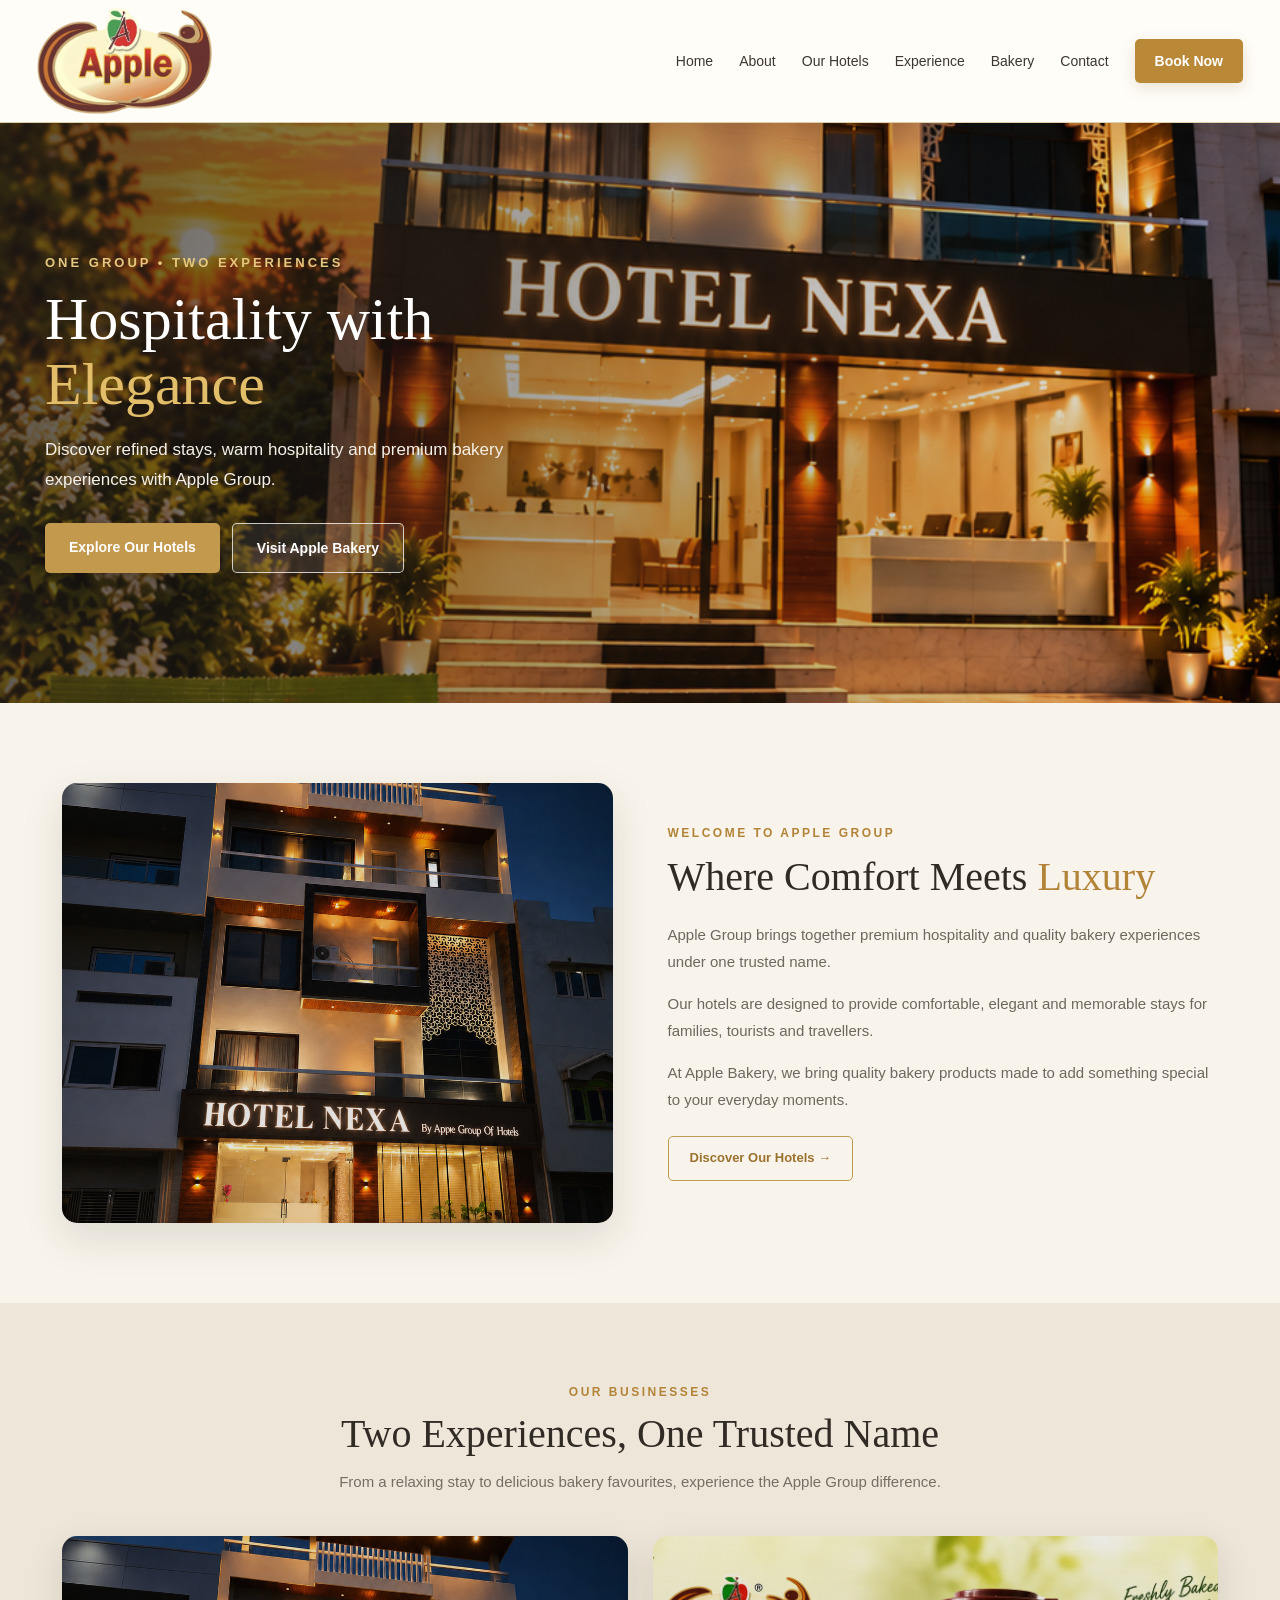
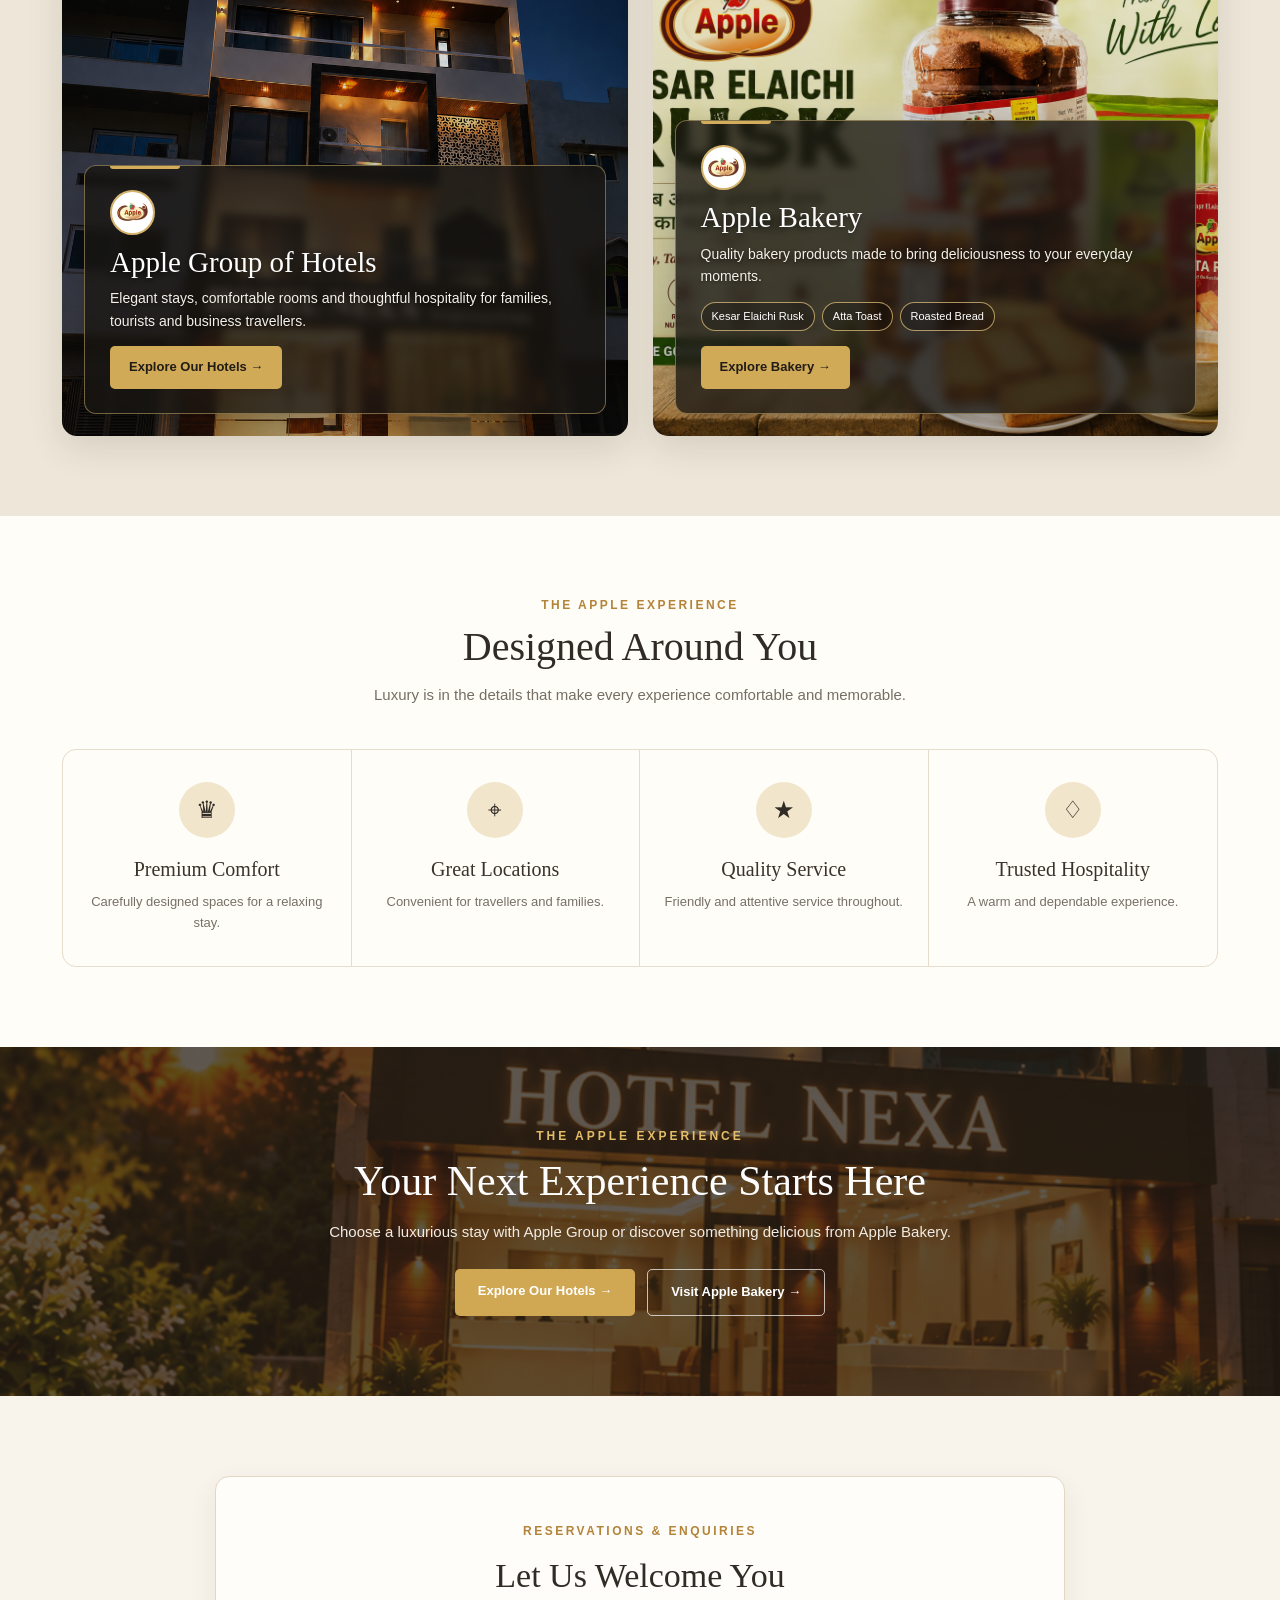
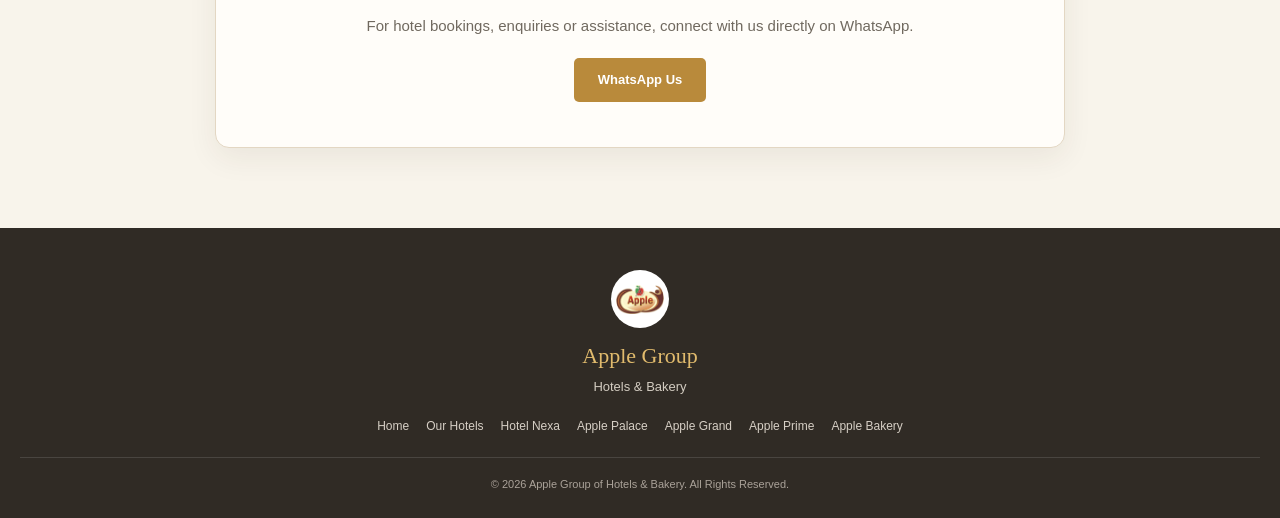
==== commit 8aad130d: "Update index.html" ====
--- a/index.html
+++ b/index.html
@@ -1,1741 +1,1853 @@
 <!DOCTYPE html>
 <html lang="en">
 <head>
-  <meta charset="UTF-8">
-  <meta name="viewport" content="width=device-width, initial-scale=1.0">
-
-  <title>Apple Group of Hotels & Bakery</title>
-
-  <meta
-    name="description"
-    content="Apple Group of Hotels & Bakery - Luxury hospitality and premium bakery products."
-  >
-
-  <style>
-
-    /* =====================================================
-       GLOBAL
-    ===================================================== */
-
-    * {
-      margin: 0;
-      padding: 0;
-      box-sizing: border-box;
-    }
-
-    html {
-      scroll-behavior: smooth;
-    }
-
-    body {
-      font-family: Arial, Helvetica, sans-serif;
-      background: #f8f5ef;
-      color: #292725;
-      line-height: 1.6;
-    }
-
-    img {
-      max-width: 100%;
-    }
-
-    a {
-      text-decoration: none;
-    }
-
-
-    /* =====================================================
-       HEADER
-    ===================================================== */
-
-    header {
-      position: sticky;
-      top: 0;
-      z-index: 1000;
-
-      width: 100%;
-
-      background: rgba(255, 253, 248, 0.97);
-      border-bottom: 1px solid #dfcfad;
-
-      box-shadow: 0 3px 18px rgba(55, 45, 30, 0.06);
-    }
-
-    .navbar {
-      max-width: 1250px;
-      margin: auto;
-
-      min-height: 78px;
-      padding: 10px 22px;
-
-      display: flex;
-      align-items: center;
-      justify-content: space-between;
-
-      gap: 20px;
-    }
-
-    .logo {
-      display: flex;
-      align-items: center;
-    }
-
-    .logo img {
-      width: 60px;
-      height: 60px;
-      object-fit: contain;
-    }
-
-    nav {
-      display: flex;
-      align-items: center;
-      gap: 25px;
-    }
-
-    nav a {
-      color: #38342e;
-      font-size: 14px;
-      font-weight: 500;
-
-      transition: 0.3s ease;
-    }
-
-    nav a:hover {
-      color: #b18a45;
-    }
-
-    .book-btn {
-      background: #c6a15b;
-      color: #fff !important;
-
-      padding: 11px 19px;
-
-      border-radius: 5px;
-
-      font-weight: 600;
-
-      box-shadow: 0 5px 15px rgba(151, 117, 53, 0.18);
-    }
-
-    .book-btn:hover {
-      background: #a9823d;
-      color: #fff !important;
-    }
-
-
-    /* =====================================================
-       HERO
-    ===================================================== */
-
-    .hero {
-      position: relative;
-
-      min-height: 650px;
-
-      background-image:
-        linear-gradient(
-          90deg,
-          rgba(35, 30, 24, 0.72) 0%,
-          rgba(35, 30, 24, 0.40) 45%,
-          rgba(35, 30, 24, 0.10) 100%
-        ),
-        url("Hero-image-orignal.png");
-
-      background-size: cover;
-      background-position: center;
-
-      display: flex;
-      align-items: center;
-    }
-
-    .hero-content {
-      width: 100%;
-      max-width: 1250px;
-
-      margin: auto;
-      padding: 60px 30px;
-
-      color: #fff;
-    }
-
-    .hero-content-inner {
-      max-width: 560px;
-    }
-
-    .hero-small {
-      display: inline-block;
-
-      margin-bottom: 16px;
-
-      color: #f0d9a6;
-
-      font-size: 14px;
-      font-weight: 600;
-
-      letter-spacing: 3px;
-      text-transform: uppercase;
-    }
-
-    .hero h1 {
-      font-family: Georgia, "Times New Roman", serif;
-
-      font-size: 62px;
-      line-height: 1.08;
-
-      margin-bottom: 20px;
-
-      color: #fff;
-      font-weight: 500;
-    }
-
-    .hero h1 span {
-      color: #e3c27c;
-    }
-
-    .hero p {
-      max-width: 510px;
-
-      font-size: 18px;
-      line-height: 1.75;
-
-      color: #f5f2eb;
-
-      margin-bottom: 30px;
-    }
-
-    .hero-buttons {
-      display: flex;
-      flex-wrap: wrap;
-      gap: 14px;
-    }
-
-    .hero-btn {
-      display: inline-block;
-
-      padding: 13px 25px;
-
-      border-radius: 5px;
-
-      font-size: 14px;
-      font-weight: 600;
-
-      transition: 0.3s ease;
-    }
-
-    .hero-btn-primary {
-      background: #c6a15b;
-      color: #fff;
-
-      box-shadow: 0 7px 20px rgba(0, 0, 0, 0.18);
-    }
-
-    .hero-btn-primary:hover {
-      background: #aa843f;
-      transform: translateY(-2px);
-    }
-
-    .hero-btn-secondary {
-      border: 1px solid rgba(255, 255, 255, 0.7);
-      color: #fff;
-      background: rgba(255, 255, 255, 0.08);
-    }
-
-    .hero-btn-secondary:hover {
-      background: #fff;
-      color: #292725;
-    }
-
-
-    /* =====================================================
-       COMMON SECTION
-    ===================================================== */
-
-    section {
-      scroll-margin-top: 85px;
-    }
-
-    .section {
-      max-width: 1200px;
-      margin: auto;
-
-      padding: 85px 22px;
-    }
-
-    .section-heading {
-      text-align: center;
-
-      max-width: 750px;
-
-      margin: 0 auto 48px;
-    }
-
-    .section-label {
-      display: inline-block;
-
-      margin-bottom: 10px;
-
-      color: #b18a45;
-
-      font-size: 13px;
-      font-weight: 700;
-
-      letter-spacing: 2.5px;
-      text-transform: uppercase;
-    }
-
-    .section-heading h2 {
-      font-family: Georgia, "Times New Roman", serif;
-
-      font-size: 42px;
-      line-height: 1.2;
-
-      color: #302c27;
-
-      font-weight: 500;
-
-      margin-bottom: 14px;
-    }
-
-    .section-heading p {
-      color: #716b63;
-      font-size: 16px;
-    }
-
-
-    /* =====================================================
-       ABOUT
-    ===================================================== */
-
-    .about-section {
-      background: #f8f5ef;
-    }
-
-    .about-grid {
-      display: grid;
-
-      grid-template-columns: 1fr 1fr;
-
-      gap: 55px;
-
-      align-items: center;
-    }
-
-    .about-image {
-      min-height: 450px;
-
-      border-radius: 14px;
-
-      overflow: hidden;
-
-      background-image:
-        linear-gradient(
-          rgba(30, 25, 20, 0.12),
-          rgba(30, 25, 20, 0.12)
-        ),
-        url("Hotel_nexa.png");
-
-      background-size: cover;
-      background-position: center;
-
-      box-shadow: 0 15px 40px rgba(45, 38, 27, 0.12);
-    }
-
-    .about-content {
-      padding: 10px;
-    }
-
-    .about-content h2 {
-      font-family: Georgia, "Times New Roman", serif;
-
-      font-size: 39px;
-      line-height: 1.2;
-
-      font-weight: 500;
-
-      color: #302c27;
-
-      margin-bottom: 20px;
-    }
-
-    .about-content h2 span {
-      color: #b18a45;
-    }
-
-    .about-content p {
-      color: #6d675f;
-
-      font-size: 16px;
-      line-height: 1.8;
-
-      margin-bottom: 17px;
-    }
-
-    .about-btn {
-      display: inline-block;
-
-      margin-top: 10px;
-
-      padding: 12px 23px;
-
-      border: 1px solid #c6a15b;
-      border-radius: 5px;
-
-      color: #9a7335;
-
-      font-size: 14px;
-      font-weight: 600;
-
-      transition: 0.3s ease;
-    }
-
-    .about-btn:hover {
-      background: #c6a15b;
-      color: #fff;
-    }
-
-
-    /* =====================================================
-       TWO EXPERIENCES
-    ===================================================== */
-
-    .experiences-section {
-      background: #eee8dc;
-    }
-
-    .experience-grid {
-      display: grid;
-
-      grid-template-columns: repeat(2, 1fr);
-
-      gap: 30px;
-    }
-
-    .experience-card {
-      position: relative;
-
-      min-height: 430px;
-
-      border-radius: 14px;
-
-      overflow: hidden;
-
-      background: #fff;
-
-      box-shadow: 0 12px 35px rgba(55, 45, 30, 0.10);
-
-      transition: 0.35s ease;
-    }
-
-    .experience-card:hover {
-      transform: translateY(-6px);
-
-      box-shadow: 0 20px 45px rgba(55, 45, 30, 0.15);
-    }
-
-    .experience-image {
-      position: absolute;
-
-      inset: 0;
-
-      background-size: cover;
-      background-position: center;
-    }
-
-    .hotel-experience {
-      background-image:
-        linear-gradient(
-          rgba(30, 25, 20, 0.12),
-          rgba(30, 25, 20, 0.72)
-        ),
-        url("Hotel_nexa.png");
-    }
-
-    .bakery-experience {
-      background-image:
-        linear-gradient(
-          rgba(30, 25, 20, 0.12),
-          rgba(30, 25, 20, 0.72)
-        ),
-        url("Apple-bakery-hero.png");
-    }
-
-    .experience-content {
-      position: absolute;
-
-      left: 0;
-      right: 0;
-      bottom: 0;
-
-      padding: 30px;
-
-      color: #fff;
-    }
-
-    .logo-icon {
-      width: 48px;
-      height: 48px;
-
-      object-fit: contain;
-
-      background: rgba(255, 255, 255, 0.95);
-
-      border-radius: 50%;
-
-      padding: 6px;
-
-      margin-bottom: 14px;
-    }
-
-    .experience-content h3 {
-      font-family: Georgia, "Times New Roman", serif;
-
-      font-size: 30px;
-      font-weight: 500;
-
-      margin-bottom: 10px;
-    }
-
-    .experience-content p {
-      font-size: 15px;
-
-      color: #f4f0e9;
-
-      margin-bottom: 18px;
-    }
-
-    .experience-btn {
-      display: inline-block;
-
-      padding: 11px 21px;
-
-      background: #c6a15b;
-
-      color: #fff;
-
-      border-radius: 5px;
-
-      font-size: 13px;
-      font-weight: 600;
-    }
-
-    .experience-btn:hover {
-      background: #fff;
-      color: #302c27;
-    }
-
-    .product-pills {
-      display: flex;
-
-      flex-wrap: wrap;
-
-      gap: 7px;
-
-      margin-bottom: 17px;
-    }
-
-    .product-pills span {
-      padding: 5px 10px;
-
-      border: 1px solid rgba(255, 255, 255, 0.45);
-
-      border-radius: 20px;
-
-      font-size: 12px;
-
-      color: #fff;
-
-      background: rgba(0, 0, 0, 0.16);
-    }
-
-
-    /* =====================================================
-       LUXURY EXPERIENCE
-    ===================================================== */
-
-    .luxury-section {
-      background: #fffdf9;
-    }
-
-    .luxury-grid {
-      display: grid;
-
-      grid-template-columns: repeat(4, 1fr);
-
-      gap: 20px;
-    }
-
-    .luxury-card {
-      background: #f8f5ef;
-
-      border: 1px solid #e6dccb;
-
-      border-radius: 12px;
-
-      padding: 32px 22px;
-
-      text-align: center;
-
-      transition: 0.3s ease;
-    }
-
-    .luxury-card:hover {
-      transform: translateY(-5px);
-
-      border-color: #c6a15b;
-
-      box-shadow: 0 12px 30px rgba(65, 52, 31, 0.08);
-    }
-
-    .luxury-icon {
-      width: 55px;
-      height: 55px;
-
-      margin: 0 auto 17px;
-
-      display: flex;
-      align-items: center;
-      justify-content: center;
-
-      border-radius: 50%;
-
-      background: #e9dfce;
-
-      font-size: 25px;
-    }
-
-    .luxury-card h3 {
-      font-family: Georgia, "Times New Roman", serif;
-
-      font-size: 21px;
-      font-weight: 500;
-
-      color: #39342d;
-
-      margin-bottom: 8px;
-    }
-
-    .luxury-card p {
-      font-size: 14px;
-
-      color: #777067;
-
-      line-height: 1.65;
-    }
-
-
-    /* =====================================================
-       CTA
-    ===================================================== */
-
-    .cta-section {
-      position: relative;
-
-      background-image:
-        linear-gradient(
-          rgba(45, 36, 25, 0.70),
-          rgba(45, 36, 25, 0.70)
-        ),
-        url("Hero-image-orignal.png");
-
-      background-size: cover;
-      background-position: center;
-
-      padding: 85px 22px;
-
-      text-align: center;
-
-      color: #fff;
-    }
-
-    .cta-content {
-      max-width: 800px;
-
-      margin: auto;
-    }
-
-    .cta-content h2 {
-      font-family: Georgia, "Times New Roman", serif;
-
-      font-size: 43px;
-
-      font-weight: 500;
-
-      margin-bottom: 15px;
-    }
-
-    .cta-content p {
-      color: #f0ece4;
-
-      font-size: 16px;
-
-      margin-bottom: 28px;
-    }
-
-    .cta-buttons {
-      display: flex;
-
-      justify-content: center;
-
-      flex-wrap: wrap;
-
-      gap: 12px;
-    }
-
-    .cta-btn {
-      display: inline-block;
-
-      padding: 13px 25px;
-
-      border-radius: 5px;
-
-      font-size: 14px;
-      font-weight: 600;
-    }
-
-    .cta-primary {
-      background: #c6a15b;
-      color: #fff;
-    }
-
-    .cta-primary:hover {
-      background: #fff;
-      color: #302c27;
-    }
-
-    .cta-secondary {
-      border: 1px solid rgba(255,255,255,0.7);
-      color: #fff;
-    }
-
-    .cta-secondary:hover {
-      background: #fff;
-      color: #302c27;
-    }
-
-
-    /* =====================================================
-       CONTACT
-    ===================================================== */
-
-    .contact-section {
-      background: #f8f5ef;
-    }
-
-    .contact-box {
-      background: #fffdf9;
-
-      border: 1px solid #e3d8c6;
-
-      border-radius: 14px;
-
-      padding: 45px 30px;
-
-      text-align: center;
-
-      box-shadow: 0 10px 30px rgba(50, 40, 25, 0.06);
-    }
-
-    .contact-box h2 {
-      font-family: Georgia, "Times New Roman", serif;
-
-      font-size: 34px;
-
-      font-weight: 500;
-
-      color: #302c27;
-
-      margin-bottom: 10px;
-    }
-
-    .contact-box p {
-      color: #726b61;
-
-      margin-bottom: 20px;
-    }
-
-    .whatsapp-btn {
-      display: inline-block;
-
-      background: #c6a15b;
-
-      color: #fff;
-
-      padding: 13px 25px;
-
-      border-radius: 5px;
-
-      font-weight: 600;
-
-      font-size: 14px;
-    }
-
-    .whatsapp-btn:hover {
-      background: #a9823d;
-    }
-
-
-    /* =====================================================
-       FOOTER
-    ===================================================== */
-
-    footer {
-      background: #302c27;
-
-      color: #fff;
-
-      padding: 45px 20px 30px;
-
-      text-align: center;
-    }
-
-    footer img {
-      width: 55px;
-      height: 55px;
-
-      object-fit: contain;
-
-      background: #fff;
-
-      border-radius: 50%;
-
-      padding: 5px;
-
-      margin-bottom: 13px;
-    }
-
-    footer h3 {
-      font-family: Georgia, "Times New Roman", serif;
-
-      color: #e3c27c;
-
-      font-size: 22px;
-
-      font-weight: 500;
-
-      margin-bottom: 8px;
-    }
-
-    footer p {
-      color: #d0cbc3;
-
-      font-size: 13px;
-    }
-
-    .footer-links {
-      margin: 20px auto;
-
-      display: flex;
-
-      justify-content: center;
-
-      flex-wrap: wrap;
-
-      gap: 16px;
-    }
-
-    .footer-links a {
-      color: #d9d2c8;
-
-      font-size: 13px;
-
-      transition: 0.3s;
-    }
-
-    .footer-links a:hover {
-      color: #e3c27c;
-    }
-
-    .copyright {
-      margin-top: 20px;
-
-      padding-top: 20px;
-
-      border-top: 1px solid rgba(255,255,255,0.12);
-
-      color: #aaa39a;
-
-      font-size: 12px;
-    }
-
-
-    /* =====================================================
-       TABLET
-    ===================================================== */
-
-    @media (max-width: 900px) {
-
-      nav {
-        gap: 15px;
-      }
-
-      nav a {
-        font-size: 13px;
-      }
-
-      .hero {
-        min-height: 580px;
-      }
-
-      .hero h1 {
-        font-size: 52px;
-      }
-
-      .about-grid {
-        gap: 35px;
-      }
-
-      .luxury-grid {
-        grid-template-columns: repeat(2, 1fr);
-      }
-
-    }
-
-
-    /* =====================================================
-       MOBILE
-    ===================================================== */
-
-    @media (max-width: 700px) {
-
-      .navbar {
-        min-height: 65px;
-
-        padding: 7px 14px;
-      }
-
-      .logo img {
-        width: 48px;
-        height: 48px;
-      }
-
-      nav {
-        gap: 9px;
-      }
-
-      nav a {
-        font-size: 11px;
-      }
-
-      nav a:nth-child(2),
-      nav a:nth-child(3),
-      nav a:nth-child(4),
-      nav a:nth-child(5),
-      nav a:nth-child(6) {
-        display: none;
-      }
-
-      .book-btn {
-        padding: 9px 12px;
-
-        font-size: 11px !important;
-      }
-
-
-      /* HERO */
-
-      .hero {
-        min-height: 550px;
-
-        background-position: 62% center;
-
-        align-items: flex-end;
-      }
-
-      .hero-content {
-        padding: 35px 20px 45px;
-      }
-
-      .hero-content-inner {
-        max-width: 100%;
-      }
-
-      .hero-small {
-        font-size: 11px;
-
-        letter-spacing: 2px;
-
-        margin-bottom: 10px;
-      }
-
-      .hero h1 {
-        font-size: 39px;
-
-        line-height: 1.08;
-
-        margin-bottom: 13px;
-      }
-
-      .hero p {
-        font-size: 14px;
-
-        line-height: 1.6;
-
-        margin-bottom: 20px;
-
-        max-width: 350px;
-      }
-
-      .hero-buttons {
-        gap: 9px;
-      }
-
-      .hero-btn {
-        padding: 11px 17px;
-
-        font-size: 12px;
-      }
-
-
-      /* COMMON */
-
-      .section {
-        padding: 60px 16px;
-      }
-
-      .section-heading {
-        margin-bottom: 32px;
-      }
-
-      .section-heading h2 {
-        font-size: 31px;
-      }
-
-      .section-heading p {
-        font-size: 14px;
-      }
-
-
-      /* ABOUT */
-
-      .about-grid {
-        grid-template-columns: 1fr;
-
-        gap: 28px;
-      }
-
-      .about-image {
-        min-height: 320px;
-
-        order: 1;
-      }
-
-      .about-content {
-        order: 2;
-      }
-
-      .about-content h2 {
-        font-size: 31px;
-      }
-
-      .about-content p {
-        font-size: 14px;
-      }
-
-
-      /* EXPERIENCES */
-
-      .experience-grid {
-        grid-template-columns: 1fr;
-
-        gap: 22px;
-      }
-
-      .experience-card {
-        min-height: 390px;
-      }
-
-      .experience-content {
-        padding: 23px;
-      }
-
-      .experience-content h3 {
-        font-size: 26px;
-      }
-
-
-      /* LUXURY */
-
-      .luxury-grid {
-        grid-template-columns: 1fr 1fr;
-
-        gap: 12px;
-      }
-
-      .luxury-card {
-        padding: 24px 14px;
-      }
-
-      .luxury-card h3 {
-        font-size: 18px;
-      }
-
-      .luxury-card p {
-        font-size: 12px;
-      }
-
-      .luxury-icon {
-        width: 48px;
-        height: 48px;
-
-        font-size: 21px;
-      }
-
-
-      /* CTA */
-
-      .cta-section {
-        padding: 65px 18px;
-      }
-
-      .cta-content h2 {
-        font-size: 32px;
-      }
-
-      .cta-content p {
-        font-size: 14px;
-      }
-
-
-      /* CONTACT */
-
-      .contact-box {
-        padding: 35px 20px;
-      }
-
-      .contact-box h2 {
-        font-size: 28px;
-      }
-
-    }
-
-
-    /* =====================================================
-       SMALL MOBILE
-    ===================================================== */
-
-    @media (max-width: 420px) {
-
-      .hero {
-        min-height: 510px;
-
-        background-position: 65% center;
-      }
-
-      .hero h1 {
-        font-size: 34px;
-      }
-
-      .hero p {
-        font-size: 13px;
-      }
-
-      .hero-btn {
-        padding: 10px 14px;
-      }
-
-      .luxury-grid {
-        grid-template-columns: 1fr;
-      }
-
-      .luxury-card {
-        padding: 25px 20px;
-      }
-
-    }
-
-  </style>
+<meta charset="UTF-8">
+<meta name="viewport" content="width=device-width, initial-scale=1.0">
+
+<title>Apple Group of Hotels & Bakery</title>
+
+<meta name="description"
+content="Apple Group of Hotels & Bakery - Luxury hospitality and premium bakery experiences.">
+
+<style>
+
+/* =====================================================
+   GLOBAL
+===================================================== */
+
+*{
+  margin:0;
+  padding:0;
+  box-sizing:border-box;
+}
+
+html{
+  scroll-behavior:smooth;
+}
+
+body{
+  font-family:Arial, Helvetica, sans-serif;
+  background:#f8f4eb;
+  color:#302b25;
+  line-height:1.6;
+}
+
+a{
+  text-decoration:none;
+}
+
+img{
+  max-width:100%;
+  display:block;
+}
+
+
+/* =====================================================
+   HEADER
+===================================================== */
+
+header{
+  position:sticky;
+  top:0;
+  z-index:1000;
+
+  background:rgba(255,253,248,.97);
+
+  border-bottom:1px solid #dfcfa9;
+
+  box-shadow:0 4px 20px rgba(55,45,30,.07);
+}
+
+.navbar{
+  max-width:1250px;
+  min-height:76px;
+
+  margin:auto;
+  padding:8px 22px;
+
+  display:flex;
+  align-items:center;
+  justify-content:space-between;
+
+  gap:20px;
+}
+
+.logo img{
+  width:175px;
+  height:auto;
+  object-fit:contain;
+}
+
+nav{
+  display:flex;
+  align-items:center;
+  gap:26px;
+}
+
+nav a{
+  color:#3d3730;
+  font-size:14px;
+  font-weight:500;
+
+  transition:.3s ease;
+}
+
+nav a:hover{
+  color:#b38435;
+}
+
+.book-btn{
+  background:#b98938;
+  color:#fff !important;
+
+  padding:11px 20px;
+
+  border-radius:5px;
+
+  font-weight:600;
+
+  box-shadow:0 5px 15px rgba(137,100,38,.18);
+}
+
+.book-btn:hover{
+  background:#956d29;
+}
+
+
+/* =====================================================
+   HERO
+===================================================== */
+
+.hero{
+  min-height:580px;
+
+  position:relative;
+
+  background-image:
+  linear-gradient(
+    90deg,
+    rgba(35,29,23,.72),
+    rgba(35,29,23,.35),
+    rgba(35,29,23,.08)
+  ),
+  url("Hero-image-orignal.png");
+
+  background-size:cover;
+  background-position:center;
+
+  display:flex;
+  align-items:center;
+}
+
+.hero-content{
+  width:100%;
+  max-width:1250px;
+
+  margin:auto;
+
+  padding:60px 30px;
+}
+
+.hero-inner{
+  max-width:570px;
+}
+
+.hero-label{
+  color:#e5c77f;
+
+  font-size:13px;
+  font-weight:bold;
+
+  letter-spacing:3px;
+  text-transform:uppercase;
+
+  margin-bottom:14px;
+}
+
+.hero h1{
+  font-family:Georgia,"Times New Roman",serif;
+
+  font-size:60px;
+  line-height:1.08;
+
+  color:#fff;
+
+  font-weight:500;
+
+  margin-bottom:18px;
+}
+
+.hero h1 span{
+  color:#e2bd6a;
+}
+
+.hero p{
+  color:#f5f1e9;
+
+  font-size:17px;
+  line-height:1.75;
+
+  max-width:510px;
+
+  margin-bottom:28px;
+}
+
+.hero-buttons{
+  display:flex;
+  flex-wrap:wrap;
+  gap:12px;
+}
+
+.hero-btn{
+  display:inline-block;
+
+  padding:13px 24px;
+
+  border-radius:5px;
+
+  font-size:14px;
+  font-weight:600;
+
+  transition:.3s ease;
+}
+
+.hero-primary{
+  background:#c39a4d;
+  color:#fff;
+
+  box-shadow:0 7px 20px rgba(0,0,0,.18);
+}
+
+.hero-primary:hover{
+  background:#a77c32;
+  transform:translateY(-2px);
+}
+
+.hero-secondary{
+  color:#fff;
+
+  border:1px solid rgba(255,255,255,.75);
+
+  background:rgba(255,255,255,.08);
+}
+
+.hero-secondary:hover{
+  background:#fff;
+  color:#302b25;
+}
+
+
+/* =====================================================
+   COMMON
+===================================================== */
+
+.section{
+  max-width:1200px;
+
+  margin:auto;
+
+  padding:80px 22px;
+}
+
+.section-heading{
+  text-align:center;
+
+  max-width:750px;
+
+  margin:0 auto 42px;
+}
+
+.section-label{
+  color:#b38338;
+
+  font-size:12px;
+  font-weight:bold;
+
+  letter-spacing:2.5px;
+  text-transform:uppercase;
+
+  margin-bottom:8px;
+}
+
+.section-heading h2{
+  font-family:Georgia,"Times New Roman",serif;
+
+  color:#302b25;
+
+  font-size:40px;
+
+  font-weight:500;
+
+  line-height:1.2;
+
+  margin-bottom:12px;
+}
+
+.section-heading p{
+  color:#756e64;
+
+  font-size:15px;
+}
+
+
+/* =====================================================
+   ABOUT
+===================================================== */
+
+.about-section{
+  background:#f8f4eb;
+}
+
+.about-grid{
+  display:grid;
+
+  grid-template-columns:1fr 1fr;
+
+  gap:55px;
+
+  align-items:center;
+}
+
+.about-image{
+  min-height:440px;
+
+  border-radius:15px;
+
+  overflow:hidden;
+
+  background-image:
+  linear-gradient(
+    rgba(30,25,20,.12),
+    rgba(30,25,20,.12)
+  ),
+  url("Hotel_nexa.png");
+
+  background-size:cover;
+  background-position:center;
+
+  box-shadow:0 15px 40px rgba(55,45,30,.13);
+}
+
+.about-content h2{
+  font-family:Georgia,"Times New Roman",serif;
+
+  font-size:40px;
+  line-height:1.2;
+
+  font-weight:500;
+
+  margin:10px 0 20px;
+
+  color:#302b25;
+}
+
+.about-content h2 span{
+  color:#b38338;
+}
+
+.about-content p{
+  color:#6e675d;
+
+  font-size:15px;
+
+  line-height:1.8;
+
+  margin-bottom:15px;
+}
+
+.about-btn{
+  display:inline-block;
+
+  margin-top:8px;
+
+  padding:11px 21px;
+
+  border:1px solid #c29a50;
+
+  border-radius:5px;
+
+  color:#9b722e;
+
+  font-size:13px;
+
+  font-weight:600;
+
+  transition:.3s;
+}
+
+.about-btn:hover{
+  background:#c29a50;
+  color:#fff;
+}
+
+
+/* =====================================================
+   TWO EXPERIENCES
+===================================================== */
+
+.experiences-section{
+  background:#eee7d9;
+}
+
+.experience-grid{
+  display:grid;
+
+  grid-template-columns:1fr 1fr;
+
+  gap:25px;
+}
+
+
+/* CARD */
+
+.experience-card{
+  position:relative;
+
+  height:500px;
+
+  overflow:hidden;
+
+  border-radius:15px;
+
+  box-shadow:0 12px 35px rgba(50,40,25,.13);
+
+  transition:.35s ease;
+}
+
+.experience-card:hover{
+  transform:translateY(-6px);
+
+  box-shadow:0 20px 45px rgba(50,40,25,.18);
+}
+
+
+/* IMAGE */
+
+.experience-image{
+  position:absolute;
+
+  inset:0;
+
+  background-size:cover;
+  background-position:center;
+
+  transition:.5s ease;
+}
+
+.experience-card:hover .experience-image{
+  transform:scale(1.03);
+}
+
+
+/* HOTEL IMAGE */
+
+.hotel-experience{
+  background-image:
+  linear-gradient(
+    rgba(20,17,14,.10),
+    rgba(20,17,14,.32)
+  ),
+  url("Hotel_nexa.png");
+
+  background-position:center;
+}
+
+
+/* BAKERY IMAGE */
+
+.bakery-experience{
+  background-image:
+  linear-gradient(
+    rgba(30,25,15,.08),
+    rgba(30,25,15,.28)
+  ),
+  url("Apple-bakery-hero.png");
+
+  background-position:center;
+}
+
+
+/* =====================================================
+   IMPORTANT TEXT PANEL
+===================================================== */
+
+.experience-content{
+  position:absolute;
+
+  left:22px;
+  right:22px;
+  bottom:22px;
+
+  padding:24px 25px;
+
+  border-radius:12px;
+
+  /*
+    DARK LUXURY GLASS PANEL
+    Text is now clearly readable
+  */
+
+  background:rgba(25,22,18,.78);
+
+  border:1px solid rgba(231,199,126,.45);
+
+  backdrop-filter:blur(5px);
+  -webkit-backdrop-filter:blur(5px);
+
+  box-shadow:
+    0 10px 30px rgba(0,0,0,.22);
+
+  color:#fff;
+}
+
+
+/* GOLD TOP LINE */
+
+.experience-content:before{
+  content:"";
+
+  position:absolute;
+
+  top:0;
+  left:25px;
+
+  width:70px;
+  height:3px;
+
+  background:#d4ad5c;
+
+  border-radius:0 0 5px 5px;
+}
+
+
+/* LOGO */
+
+.logo-icon{
+  width:45px;
+  height:45px;
+
+  object-fit:contain;
+
+  background:#fff;
+
+  border-radius:50%;
+
+  padding:5px;
+
+  margin-bottom:10px;
+
+  border:2px solid #d5b36d;
+}
+
+
+/* TITLE */
+
+.experience-content h3{
+  font-family:Georgia,"Times New Roman",serif;
+
+  font-size:29px;
+
+  line-height:1.2;
+
+  font-weight:500;
+
+  color:#fff;
+
+  margin-bottom:8px;
+
+  text-shadow:0 2px 5px rgba(0,0,0,.45);
+}
+
+
+/* DESCRIPTION */
+
+.experience-content p{
+  color:#f5f1e9;
+
+  font-size:14px;
+
+  line-height:1.6;
+
+  margin-bottom:14px;
+
+  text-shadow:0 1px 3px rgba(0,0,0,.5);
+}
+
+
+/* PRODUCT PILLS */
+
+.product-pills{
+  display:flex;
+
+  flex-wrap:wrap;
+
+  gap:7px;
+
+  margin-bottom:15px;
+}
+
+.product-pills span{
+  display:inline-block;
+
+  padding:5px 10px;
+
+  border:1px solid rgba(237,203,132,.7);
+
+  border-radius:20px;
+
+  background:rgba(0,0,0,.25);
+
+  color:#fff;
+
+  font-size:11px;
+
+  white-space:nowrap;
+}
+
+
+/* CARD BUTTON */
+
+.experience-btn{
+  display:inline-block;
+
+  padding:11px 19px;
+
+  background:#d1aa58;
+
+  color:#211c16;
+
+  border-radius:5px;
+
+  font-size:13px;
+
+  font-weight:bold;
+
+  transition:.3s;
+}
+
+.experience-btn:hover{
+  background:#fff;
+
+  color:#302b25;
+}
+
+
+/* =====================================================
+   LUXURY FEATURES
+===================================================== */
+
+.luxury-section{
+  background:#fffdf8;
+}
+
+.luxury-grid{
+  display:grid;
+
+  grid-template-columns:repeat(4,1fr);
+
+  gap:0;
+
+  border:1px solid #e6dccb;
+
+  border-radius:14px;
+
+  overflow:hidden;
+
+  background:#fffdf8;
+}
+
+.luxury-card{
+  padding:32px 20px;
+
+  text-align:center;
+
+  border-right:1px solid #e6dccb;
+
+  transition:.3s;
+}
+
+.luxury-card:last-child{
+  border-right:none;
+}
+
+.luxury-card:hover{
+  background:#faf5ea;
+}
+
+.luxury-icon{
+  width:56px;
+  height:56px;
+
+  margin:0 auto 15px;
+
+  border-radius:50%;
+
+  display:flex;
+  align-items:center;
+  justify-content:center;
+
+  background:#f1e5cc;
+
+  font-size:24px;
+}
+
+.luxury-card h3{
+  font-family:Georgia,"Times New Roman",serif;
+
+  color:#39332b;
+
+  font-size:20px;
+
+  font-weight:500;
+
+  margin-bottom:7px;
+}
+
+.luxury-card p{
+  color:#777067;
+
+  font-size:13px;
+
+  line-height:1.6;
+}
+
+
+/* =====================================================
+   CTA
+===================================================== */
+
+.cta-section{
+  position:relative;
+
+  padding:80px 22px;
+
+  text-align:center;
+
+  color:#fff;
+
+  background-image:
+  linear-gradient(
+    rgba(40,31,21,.75),
+    rgba(40,31,21,.75)
+  ),
+  url("Hero-image-orignal.png");
+
+  background-size:cover;
+  background-position:center;
+}
+
+.cta-content{
+  max-width:800px;
+
+  margin:auto;
+}
+
+.cta-label{
+  color:#e3bd69;
+
+  font-size:12px;
+
+  letter-spacing:3px;
+
+  font-weight:bold;
+
+  margin-bottom:10px;
+}
+
+.cta-content h2{
+  font-family:Georgia,"Times New Roman",serif;
+
+  font-size:42px;
+
+  font-weight:500;
+
+  line-height:1.2;
+
+  margin-bottom:14px;
+}
+
+.cta-content p{
+  color:#f0ece5;
+
+  font-size:15px;
+
+  margin-bottom:25px;
+}
+
+.cta-buttons{
+  display:flex;
+
+  justify-content:center;
+
+  flex-wrap:wrap;
+
+  gap:12px;
+}
+
+.cta-btn{
+  padding:12px 23px;
+
+  border-radius:5px;
+
+  font-size:13px;
+
+  font-weight:600;
+
+  transition:.3s;
+}
+
+.cta-primary{
+  background:#d0a853;
+  color:#fff;
+}
+
+.cta-primary:hover{
+  background:#fff;
+  color:#302b25;
+}
+
+.cta-secondary{
+  border:1px solid rgba(255,255,255,.7);
+  color:#fff;
+}
+
+.cta-secondary:hover{
+  background:#fff;
+  color:#302b25;
+}
+
+
+/* =====================================================
+   CONTACT
+===================================================== */
+
+.contact-section{
+  background:#f8f4eb;
+}
+
+.contact-box{
+  max-width:850px;
+
+  margin:auto;
+
+  text-align:center;
+
+  padding:45px 25px;
+
+  background:#fffdf9;
+
+  border:1px solid #e3d7c3;
+
+  border-radius:14px;
+
+  box-shadow:0 10px 30px rgba(55,45,30,.07);
+}
+
+.contact-box h2{
+  font-family:Georgia,"Times New Roman",serif;
+
+  font-size:34px;
+
+  font-weight:500;
+
+  margin-bottom:10px;
+}
+
+.contact-box p{
+  color:#70695f;
+
+  font-size:15px;
+
+  margin-bottom:20px;
+}
+
+.whatsapp-btn{
+  display:inline-block;
+
+  padding:12px 24px;
+
+  background:#b98a3b;
+
+  color:#fff;
+
+  border-radius:5px;
+
+  font-size:13px;
+
+  font-weight:600;
+}
+
+.whatsapp-btn:hover{
+  background:#946c2c;
+}
+
+
+/* =====================================================
+   FOOTER
+===================================================== */
+
+footer{
+  background:#302b25;
+
+  color:#fff;
+
+  text-align:center;
+
+  padding:42px 20px 25px;
+}
+
+footer img{
+  width:58px;
+  height:58px;
+
+  object-fit:contain;
+
+  background:#fff;
+
+  padding:5px;
+
+  border-radius:50%;
+
+  margin:0 auto 10px;
+}
+
+footer h3{
+  font-family:Georgia,"Times New Roman",serif;
+
+  color:#e1bb6d;
+
+  font-size:22px;
+
+  font-weight:500;
+
+  margin-bottom:3px;
+}
+
+footer p{
+  color:#d3ccc1;
+
+  font-size:13px;
+}
+
+.footer-links{
+  display:flex;
+
+  justify-content:center;
+
+  flex-wrap:wrap;
+
+  gap:17px;
+
+  margin:20px auto;
+}
+
+.footer-links a{
+  color:#d6cfc5;
+
+  font-size:12px;
+}
+
+.footer-links a:hover{
+  color:#e2bd6b;
+}
+
+.copyright{
+  border-top:1px solid rgba(255,255,255,.12);
+
+  padding-top:18px;
+
+  margin-top:15px;
+
+  color:#aaa299;
+
+  font-size:11px;
+}
+
+
+/* =====================================================
+   TABLET
+===================================================== */
+
+@media(max-width:900px){
+
+  nav{
+    gap:14px;
+  }
+
+  nav a{
+    font-size:12px;
+  }
+
+  .logo img{
+    width:145px;
+  }
+
+  .hero h1{
+    font-size:50px;
+  }
+
+  .about-grid{
+    gap:30px;
+  }
+
+  .luxury-grid{
+    grid-template-columns:repeat(2,1fr);
+  }
+
+  .luxury-card:nth-child(2){
+    border-right:none;
+  }
+
+  .luxury-card:nth-child(-n+2){
+    border-bottom:1px solid #e6dccb;
+  }
+}
+
+
+/* =====================================================
+   MOBILE
+===================================================== */
+
+@media(max-width:700px){
+
+  .navbar{
+    min-height:64px;
+
+    padding:7px 14px;
+  }
+
+  .logo img{
+    width:125px;
+  }
+
+  nav{
+    gap:8px;
+  }
+
+  nav a{
+    font-size:11px;
+  }
+
+  nav a:nth-child(2),
+  nav a:nth-child(3),
+  nav a:nth-child(4),
+  nav a:nth-child(5),
+  nav a:nth-child(6){
+    display:none;
+  }
+
+  .book-btn{
+    padding:9px 12px;
+
+    font-size:11px !important;
+  }
+
+
+  /* HERO */
+
+  .hero{
+    min-height:540px;
+
+    background-position:65% center;
+
+    align-items:flex-end;
+  }
+
+  .hero-content{
+    padding:35px 20px 42px;
+  }
+
+  .hero-inner{
+    max-width:100%;
+  }
+
+  .hero-label{
+    font-size:10px;
+
+    letter-spacing:2px;
+  }
+
+  .hero h1{
+    font-size:38px;
+  }
+
+  .hero p{
+    font-size:13px;
+
+    line-height:1.6;
+  }
+
+  .hero-btn{
+    padding:10px 15px;
+
+    font-size:11px;
+  }
+
+
+  /* SECTIONS */
+
+  .section{
+    padding:60px 15px;
+  }
+
+  .section-heading h2{
+    font-size:31px;
+  }
+
+  .section-heading p{
+    font-size:13px;
+  }
+
+
+  /* ABOUT */
+
+  .about-grid{
+    grid-template-columns:1fr;
+
+    gap:28px;
+  }
+
+  .about-image{
+    min-height:320px;
+  }
+
+  .about-content h2{
+    font-size:31px;
+  }
+
+  .about-content p{
+    font-size:14px;
+  }
+
+
+  /* TWO EXPERIENCES */
+
+  .experience-grid{
+    grid-template-columns:1fr;
+
+    gap:20px;
+  }
+
+  .experience-card{
+    height:460px;
+  }
+
+  /*
+    Mobile par panel aur clear
+  */
+
+  .experience-content{
+    left:13px;
+    right:13px;
+    bottom:13px;
+
+    padding:21px 18px;
+  }
+
+  .experience-content h3{
+    font-size:25px;
+  }
+
+  .experience-content p{
+    font-size:13px;
+  }
+
+  .logo-icon{
+    width:42px;
+    height:42px;
+  }
+
+
+  /* FEATURES */
+
+  .luxury-grid{
+    grid-template-columns:1fr 1fr;
+  }
+
+  .luxury-card{
+    padding:24px 12px;
+  }
+
+  .luxury-card h3{
+    font-size:17px;
+  }
+
+  .luxury-card p{
+    font-size:11px;
+  }
+
+
+  /* CTA */
+
+  .cta-section{
+    padding:65px 18px;
+  }
+
+  .cta-content h2{
+    font-size:31px;
+  }
+
+  .cta-content p{
+    font-size:13px;
+  }
+
+
+  /* CONTACT */
+
+  .contact-box{
+    padding:35px 18px;
+  }
+
+  .contact-box h2{
+    font-size:29px;
+  }
+
+}
+
+
+/* =====================================================
+   SMALL MOBILE
+===================================================== */
+
+@media(max-width:420px){
+
+  .logo img{
+    width:112px;
+  }
+
+  .hero{
+    min-height:500px;
+
+    background-position:66% center;
+  }
+
+  .hero h1{
+    font-size:34px;
+  }
+
+  .hero p{
+    font-size:12px;
+  }
+
+  .hero-btn{
+    padding:9px 12px;
+  }
+
+  .experience-card{
+    height:440px;
+  }
+
+  .experience-content{
+    left:10px;
+    right:10px;
+    bottom:10px;
+
+    padding:18px 15px;
+  }
+
+  .experience-content h3{
+    font-size:23px;
+  }
+
+  .experience-content p{
+    font-size:12px;
+  }
+
+  .product-pills span{
+    font-size:10px;
+    padding:4px 8px;
+  }
+
+  .luxury-grid{
+    grid-template-columns:1fr;
+  }
+
+  .luxury-card{
+    border-right:none !important;
+    border-bottom:1px solid #e6dccb;
+  }
+
+  .luxury-card:last-child{
+    border-bottom:none;
+  }
+
+}
+
+</style>
 </head>
 
 
 <body>
 
 
-  <!-- =====================================================
-       HEADER
-  ===================================================== -->
-
-  <header>
-
-    <div class="navbar">
-
-      <a href="index.html" class="logo">
-
-        <img
-          src="Apple-logo.png"
-          alt="Apple Group Logo">
-
-      </a>
-
-
-      <nav>
-
-        <a href="index.html">
-          Home
-        </a>
-
-        <a href="#about">
-          About
-        </a>
-
-        <a href="hotels.html">
-          Our Hotels
-        </a>
-
-        <a href="#experience">
-          Experience
-        </a>
-
-        <a href="apple-bakery.html">
-          Bakery
-        </a>
-
-        <a href="#contact">
-          Contact
-        </a>
-
-        <a
-          href="https://wa.me/918770434255"
-          target="_blank"
-          class="book-btn">
-
-          Book Now
-
-        </a>
-
-      </nav>
-
-    </div>
-
-  </header>
-
-
-
-  <!-- =====================================================
-       HERO
-  ===================================================== -->
-
-  <section class="hero">
-
-    <div class="hero-content">
-
-      <div class="hero-content-inner">
-
-        <div class="hero-small">
-          Apple Group
-        </div>
-
-        <h1>
-          Hospitality with
-          <span>Elegance</span>
-        </h1>
-
-        <p>
-          Discover refined stays, warm hospitality and
-          premium experiences with Apple Group of Hotels
-          & Bakery.
-        </p>
-
-
-        <div class="hero-buttons">
-
-          <a
-            href="hotels.html"
-            class="hero-btn hero-btn-primary">
-
-            Explore Our Hotels
-
-          </a>
-
-
-          <a
-            href="apple-bakery.html"
-            class="hero-btn hero-btn-secondary">
-
-            Visit Apple Bakery
-
-          </a>
-
-        </div>
-
-      </div>
-
-    </div>
-
-  </section>
-
-
-
-  <!-- =====================================================
-       ABOUT
-  ===================================================== -->
-
-  <section
-    class="about-section"
-    id="about">
-
-    <div class="section">
-
-      <div class="about-grid">
-
-
-        <div class="about-image">
-        </div>
-
-
-        <div class="about-content">
-
-          <div class="section-label">
-            Welcome to Apple Group
-          </div>
-
-          <h2>
-            Where Comfort Meets
-            <span>Luxury</span>
-          </h2>
-
-          <p>
-            Apple Group brings together premium
-            hospitality and quality bakery experiences
-            under one trusted name.
-          </p>
-
-          <p>
-            Our hotels are designed to offer guests a
-            comfortable, elegant and memorable stay,
-            while Apple Bakery brings carefully prepared
-            bakery products to your everyday moments.
-          </p>
-
-          <p>
-            Every experience is guided by our commitment
-            to quality, cleanliness and genuine hospitality.
-          </p>
-
-
-          <a
-            href="hotels.html"
-            class="about-btn">
-
-            Discover Our Hotels →
-
-          </a>
-
-        </div>
-
-      </div>
-
-    </div>
-
-  </section>
-
-
-
-  <!-- =====================================================
-       TWO EXPERIENCES
-  ===================================================== -->
-
-  <section
-    class="experiences-section"
-    id="experience">
-
-    <div class="section">
-
-
-      <div class="section-heading">
-
-        <div class="section-label">
-          Our Businesses
-        </div>
-
-        <h2>
-          Two Experiences,
-          One Trusted Name
-        </h2>
-
-        <p>
-          From a relaxing stay to delicious bakery
-          favourites, experience the Apple Group difference.
-        </p>
-
-      </div>
-
-
-
-      <div class="experience-grid">
-
-
-        <!-- HOTEL -->
-
-        <div class="experience-card">
-
-          <div
-            class="experience-image hotel-experience">
-          </div>
-
-
-          <div class="experience-content">
-
-            <img
-              src="Apple-logo.png"
-              alt="Apple Group"
-              class="logo-icon">
-
-
-            <h3>
-              Apple Group of Hotels
-            </h3>
-
-            <p>
-              Elegant stays, comfortable rooms and
-              thoughtful hospitality for families,
-              tourists and business travellers.
-            </p>
-
-
-            <a
-              href="hotels.html"
-              class="experience-btn">
-
-              Explore Our Hotels
-
-            </a>
-
-          </div>
-
-        </div>
-
-
-
-        <!-- BAKERY -->
-
-        <div class="experience-card">
-
-          <div
-            class="experience-image bakery-experience">
-          </div>
-
-
-          <div class="experience-content">
-
-            <img
-              src="Apple-logo.png"
-              alt="Apple Bakery"
-              class="logo-icon">
-
-
-            <h3>
-              Apple Bakery
-            </h3>
-
-            <p>
-              Quality bakery products made to bring
-              deliciousness to your everyday moments.
-            </p>
-
-
-            <div class="product-pills">
-
-              <span>
-                Kesar Elaichi Rusk
-              </span>
-
-              <span>
-                Atta Toast
-              </span>
-
-              <span>
-                Roasted Bread
-              </span>
-
-            </div>
-
-
-            <a
-              href="apple-bakery.html"
-              class="experience-btn">
-
-              Explore Bakery
-
-            </a>
-
-          </div>
-
-        </div>
-
-
-      </div>
-
-    </div>
-
-  </section>
-
-
-
-  <!-- =====================================================
-       LUXURY EXPERIENCE
-  ===================================================== -->
-
-  <section class="luxury-section">
-
-    <div class="section">
-
-
-      <div class="section-heading">
-
-        <div class="section-label">
-          The Apple Experience
-        </div>
-
-        <h2>
-          Designed Around You
-        </h2>
-
-        <p>
-          We believe luxury is not only about appearance.
-          It is about the details that make you feel at home.
-        </p>
-
-      </div>
-
-
-
-      <div class="luxury-grid">
-
-
-        <div class="luxury-card">
-
-          <div class="luxury-icon">
-            👑
-          </div>
-
-          <h3>
-            Premium Comfort
-          </h3>
-
-          <p>
-            Carefully designed spaces for
-            a relaxing and comfortable stay.
-          </p>
-
-        </div>
-
-
-
-        <div class="luxury-card">
-
-          <div class="luxury-icon">
-            📍
-          </div>
-
-          <h3>
-            Great Locations
-          </h3>
-
-          <p>
-            Convenient locations designed
-            for travellers and families.
-          </p>
-
-        </div>
-
-
-
-        <div class="luxury-card">
-
-          <div class="luxury-icon">
-            ⭐
-          </div>
-
-          <h3>
-            Quality Service
-          </h3>
-
-          <p>
-            Friendly and attentive service
-            throughout your experience.
-          </p>
-
-        </div>
-
-
-
-        <div class="luxury-card">
-
-          <div class="luxury-icon">
-            🤝
-          </div>
-
-          <h3>
-            Trusted Hospitality
-          </h3>
-
-          <p>
-            A warm, dependable experience
-            from Apple Group.
-          </p>
-
-        </div>
-
-
-      </div>
-
-    </div>
-
-  </section>
-
-
-
-  <!-- =====================================================
-       CTA
-  ===================================================== -->
-
-  <section class="cta-section">
-
-    <div class="cta-content">
-
-      <h2>
-        Your Next Experience
-        Starts Here
-      </h2>
-
-      <p>
-        Choose a luxurious stay with Apple Group
-        or discover something delicious from Apple Bakery.
-      </p>
-
-
-      <div class="cta-buttons">
-
-        <a
-          href="hotels.html"
-          class="cta-btn cta-primary">
-
-          Explore Our Hotels
-
-        </a>
-
-
-        <a
-          href="apple-bakery.html"
-          class="cta-btn cta-secondary">
-
-          Visit Apple Bakery
-
-        </a>
-
-      </div>
-
-    </div>
-
-  </section>
-
-
-
-  <!-- =====================================================
-       CONTACT
-  ===================================================== -->
-
-  <section
-    class="contact-section"
-    id="contact">
-
-    <div class="section">
-
-
-      <div class="contact-box">
-
-        <div class="section-label">
-          Reservations & Enquiries
-        </div>
-
-        <h2>
-          Let Us Welcome You
-        </h2>
-
-        <p>
-          For hotel bookings, enquiries or assistance,
-          connect with us directly on WhatsApp.
-        </p>
-
-
-        <a
-          href="https://wa.me/918770434255"
-          target="_blank"
-          class="whatsapp-btn">
-
-          WhatsApp Us
-
-        </a>
-
-      </div>
-
-    </div>
-
-  </section>
-
-
-
-  <!-- =====================================================
-       FOOTER
-  ===================================================== -->
-
-  <footer>
-
-    <img
-      src="Apple-logo.png"
-      alt="Apple Group Logo">
-
-
-    <h3>
-      Apple Group
-    </h3>
-
-
-    <p>
-      Hotels & Bakery
-    </p>
-
-
-    <div class="footer-links">
-
-      <a href="index.html">
-        Home
-      </a>
-
-      <a href="hotels.html">
-        Our Hotels
-      </a>
-
-      <a href="hotel-nexa.html">
-        Hotel Nexa
-      </a>
-
-      <a href="hotel-apple-palace.html">
-        Apple Palace
-      </a>
-
-      <a href="hotel-apple-grand.html">
-        Apple Grand
-      </a>
-
-      <a href="hotel-apple-prime.html">
-        Apple Prime
-      </a>
-
-      <a href="apple-bakery.html">
-        Apple Bakery
-      </a>
-
-    </div>
-
-
-    <div class="copyright">
-
-      © 2026 Apple Group of Hotels & Bakery.
-      All Rights Reserved.
-
-    </div>
-
-  </footer>
+<!-- =====================================================
+     HEADER
+===================================================== -->
+
+<header>
+
+<div class="navbar">
+
+<a href="index.html" class="logo">
+
+<img
+src="Apple-logo.png"
+alt="Apple Group">
+
+</a>
+
+
+<nav>
+
+<a href="index.html">Home</a>
+
+<a href="#about">About</a>
+
+<a href="hotels.html">Our Hotels</a>
+
+<a href="#experience">Experience</a>
+
+<a href="apple-bakery.html">Bakery</a>
+
+<a href="#contact">Contact</a>
+
+<a
+href="https://wa.me/918770434255"
+target="_blank"
+class="book-btn">
+
+Book Now
+
+</a>
+
+</nav>
+
+</div>
+
+</header>
+
+
+
+<!-- =====================================================
+     HERO
+===================================================== -->
+
+<section class="hero">
+
+<div class="hero-content">
+
+<div class="hero-inner">
+
+<div class="hero-label">
+ONE GROUP • TWO EXPERIENCES
+</div>
+
+<h1>
+Hospitality with
+<span>Elegance</span>
+</h1>
+
+<p>
+Discover refined stays, warm hospitality and
+premium bakery experiences with Apple Group.
+</p>
+
+<div class="hero-buttons">
+
+<a
+href="hotels.html"
+class="hero-btn hero-primary">
+
+Explore Our Hotels
+
+</a>
+
+<a
+href="apple-bakery.html"
+class="hero-btn hero-secondary">
+
+Visit Apple Bakery
+
+</a>
+
+</div>
+
+</div>
+
+</div>
+
+</section>
+
+
+
+<!-- =====================================================
+     ABOUT
+===================================================== -->
+
+<section
+class="about-section"
+id="about">
+
+<div class="section">
+
+<div class="about-grid">
+
+
+<div class="about-image">
+</div>
+
+
+<div class="about-content">
+
+<div class="section-label">
+WELCOME TO APPLE GROUP
+</div>
+
+<h2>
+Where Comfort Meets
+<span>Luxury</span>
+</h2>
+
+<p>
+Apple Group brings together premium hospitality
+and quality bakery experiences under one trusted name.
+</p>
+
+<p>
+Our hotels are designed to provide comfortable,
+elegant and memorable stays for families, tourists
+and travellers.
+</p>
+
+<p>
+At Apple Bakery, we bring quality bakery products
+made to add something special to your everyday moments.
+</p>
+
+<a
+href="hotels.html"
+class="about-btn">
+
+Discover Our Hotels →
+
+</a>
+
+</div>
+
+</div>
+
+</div>
+
+</section>
+
+
+
+<!-- =====================================================
+     TWO EXPERIENCES
+===================================================== -->
+
+<section
+class="experiences-section"
+id="experience">
+
+<div class="section">
+
+
+<div class="section-heading">
+
+<div class="section-label">
+OUR BUSINESSES
+</div>
+
+<h2>
+Two Experiences,
+One Trusted Name
+</h2>
+
+<p>
+From a relaxing stay to delicious bakery favourites,
+experience the Apple Group difference.
+</p>
+
+</div>
+
+
+
+<div class="experience-grid">
+
+
+<!-- =================================================
+     HOTEL CARD
+================================================= -->
+
+<div class="experience-card">
+
+<div class="experience-image hotel-experience">
+</div>
+
+
+<div class="experience-content">
+
+<img
+src="Apple-logo.png"
+alt="Apple Group"
+class="logo-icon">
+
+
+<h3>
+Apple Group of Hotels
+</h3>
+
+<p>
+Elegant stays, comfortable rooms and thoughtful
+hospitality for families, tourists and business
+travellers.
+</p>
+
+<a
+href="hotels.html"
+class="experience-btn">
+
+Explore Our Hotels →
+
+</a>
+
+</div>
+
+</div>
+
+
+
+<!-- =================================================
+     BAKERY CARD
+================================================= -->
+
+<div class="experience-card">
+
+<div class="experience-image bakery-experience">
+</div>
+
+
+<div class="experience-content">
+
+<img
+src="Apple-logo.png"
+alt="Apple Bakery"
+class="logo-icon">
+
+
+<h3>
+Apple Bakery
+</h3>
+
+<p>
+Quality bakery products made to bring
+deliciousness to your everyday moments.
+</p>
+
+
+<div class="product-pills">
+
+<span>
+Kesar Elaichi Rusk
+</span>
+
+<span>
+Atta Toast
+</span>
+
+<span>
+Roasted Bread
+</span>
+
+</div>
+
+
+<a
+href="apple-bakery.html"
+class="experience-btn">
+
+Explore Bakery →
+
+</a>
+
+</div>
+
+</div>
+
+
+</div>
+
+</div>
+
+</section>
+
+
+
+<!-- =====================================================
+     LUXURY FEATURES
+===================================================== -->
+
+<section class="luxury-section">
+
+<div class="section">
+
+
+<div class="section-heading">
+
+<div class="section-label">
+THE APPLE EXPERIENCE
+</div>
+
+<h2>
+Designed Around You
+</h2>
+
+<p>
+Luxury is in the details that make every
+experience comfortable and memorable.
+</p>
+
+</div>
+
+
+
+<div class="luxury-grid">
+
+
+<div class="luxury-card">
+
+<div class="luxury-icon">
+♛
+</div>
+
+<h3>
+Premium Comfort
+</h3>
+
+<p>
+Carefully designed spaces for
+a relaxing stay.
+</p>
+
+</div>
+
+
+
+<div class="luxury-card">
+
+<div class="luxury-icon">
+⌖
+</div>
+
+<h3>
+Great Locations
+</h3>
+
+<p>
+Convenient for travellers
+and families.
+</p>
+
+</div>
+
+
+
+<div class="luxury-card">
+
+<div class="luxury-icon">
+★
+</div>
+
+<h3>
+Quality Service
+</h3>
+
+<p>
+Friendly and attentive
+service throughout.
+</p>
+
+</div>
+
+
+
+<div class="luxury-card">
+
+<div class="luxury-icon">
+♢
+</div>
+
+<h3>
+Trusted Hospitality
+</h3>
+
+<p>
+A warm and dependable
+experience.
+</p>
+
+</div>
+
+
+</div>
+
+</div>
+
+</section>
+
+
+
+<!-- =====================================================
+     CTA
+===================================================== -->
+
+<section class="cta-section">
+
+<div class="cta-content">
+
+<div class="cta-label">
+THE APPLE EXPERIENCE
+</div>
+
+<h2>
+Your Next Experience Starts Here
+</h2>
+
+<p>
+Choose a luxurious stay with Apple Group
+or discover something delicious from Apple Bakery.
+</p>
+
+
+<div class="cta-buttons">
+
+<a
+href="hotels.html"
+class="cta-btn cta-primary">
+
+Explore Our Hotels →
+
+</a>
+
+<a
+href="apple-bakery.html"
+class="cta-btn cta-secondary">
+
+Visit Apple Bakery →
+
+</a>
+
+</div>
+
+</div>
+
+</section>
+
+
+
+<!-- =====================================================
+     CONTACT
+===================================================== -->
+
+<section
+class="contact-section"
+id="contact">
+
+<div class="section">
+
+<div class="contact-box">
+
+<div class="section-label">
+RESERVATIONS & ENQUIRIES
+</div>
+
+<h2>
+Let Us Welcome You
+</h2>
+
+<p>
+For hotel bookings, enquiries or assistance,
+connect with us directly on WhatsApp.
+</p>
+
+<a
+href="https://wa.me/918770434255"
+target="_blank"
+class="whatsapp-btn">
+
+WhatsApp Us
+
+</a>
+
+</div>
+
+</div>
+
+</section>
+
+
+
+<!-- =====================================================
+     FOOTER
+===================================================== -->
+
+<footer>
+
+<img
+src="Apple-logo.png"
+alt="Apple Group Logo">
+
+<h3>
+Apple Group
+</h3>
+
+<p>
+Hotels & Bakery
+</p>
+
+
+<div class="footer-links">
+
+<a href="index.html">
+Home
+</a>
+
+<a href="hotels.html">
+Our Hotels
+</a>
+
+<a href="hotel-nexa.html">
+Hotel Nexa
+</a>
+
+<a href="hotel-apple-palace.html">
+Apple Palace
+</a>
+
+<a href="hotel-apple-grand.html">
+Apple Grand
+</a>
+
+<a href="hotel-apple-prime.html">
+Apple Prime
+</a>
+
+<a href="apple-bakery.html">
+Apple Bakery
+</a>
+
+</div>
+
+
+<div class="copyright">
+
+© 2026 Apple Group of Hotels & Bakery.
+All Rights Reserved.
+
+</div>
+
+</footer>
 
 
 </body>
